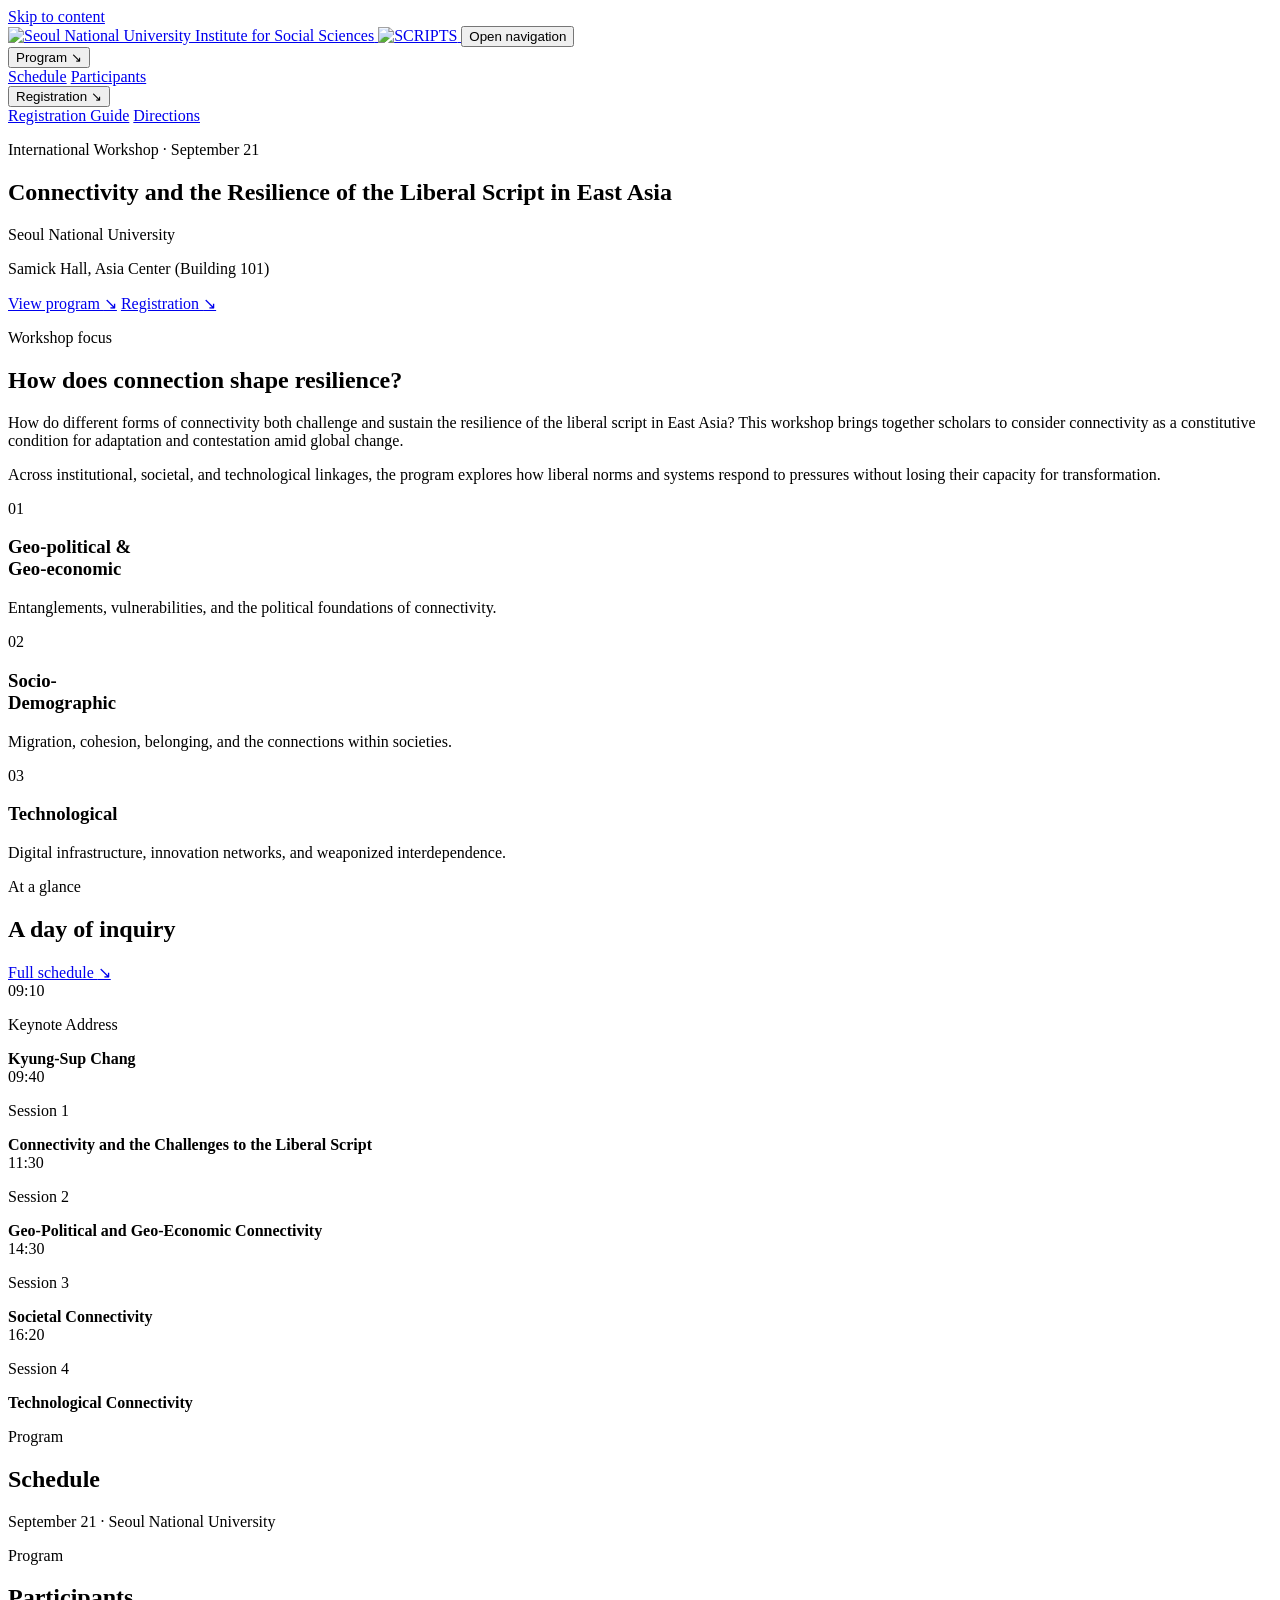
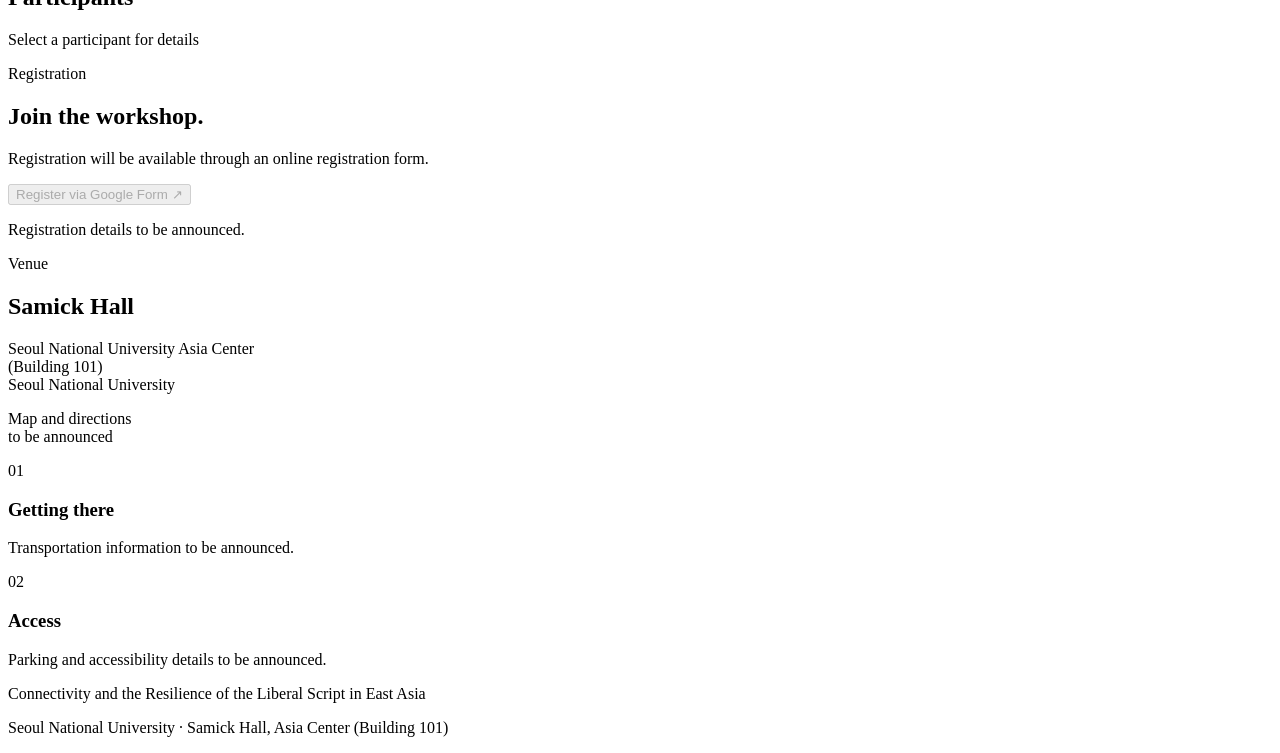
==== index.html @ 13609523 "Publish workshop website" ====
<!doctype html>
<html lang="en">
  <head>
    <meta charset="UTF-8" />
    <meta name="viewport" content="width=device-width, initial-scale=1.0" />
    <meta name="description" content="Connectivity and the Resilience of the Liberal Script in East Asia — workshop at Seoul National University." />
    <meta name="theme-color" content="#b7d333" />
    <title>Connectivity and the Resilience of the Liberal Script in East Asia</title>
    <link rel="stylesheet" href="styles.css" />
  </head>
  <body>
    <a class="skip-link" href="#main">Skip to content</a>
    <header class="site-header" data-header>
      <div class="header-inner">
        <a class="brand" href="#top" aria-label="Connectivity and the Resilience of the Liberal Script in East Asia — home">
          <span class="brand-logos">
            <img src="Materials/SNU%20ISS%20Logo.png" alt="Seoul National University Institute for Social Sciences" />
            <span aria-hidden="true"></span>
            <img src="Materials/SCRIPTS%20Logo.jpg" alt="SCRIPTS" />
          </span>
        </a>
        <button class="menu-toggle" type="button" aria-expanded="false" aria-controls="site-navigation">
          <span class="sr-only">Open navigation</span><span></span><span></span>
        </button>
        <nav class="site-nav" id="site-navigation" aria-label="Primary navigation">
          <div class="nav-group">
            <button class="nav-trigger" type="button" aria-expanded="false">Program <span aria-hidden="true">↘</span></button>
            <div class="nav-menu">
              <a href="#schedule">Schedule</a>
              <a href="#participants">Participants</a>
            </div>
          </div>
          <div class="nav-group">
            <button class="nav-trigger" type="button" aria-expanded="false">Registration <span aria-hidden="true">↘</span></button>
            <div class="nav-menu">
              <a href="#registration">Registration Guide</a>
              <a href="#directions">Directions</a>
            </div>
          </div>
        </nav>
      </div>
    </header>

    <main id="main">
      <section class="hero section-pad" id="top" aria-labelledby="hero-title">
        <div class="wrap hero-layout">
          <div class="hero-copy">
            <p class="eyebrow">International Workshop · September 21</p>
            <h1 id="hero-title">Connectivity and the Resilience of the Liberal Script in East Asia</h1>
            <div class="hero-meta">
              <p>Seoul National University</p>
              <p>Samick Hall, Asia Center (Building 101)</p>
            </div>
            <div class="hero-actions">
              <a class="button button-dark" href="#schedule">View program <span aria-hidden="true">↘</span></a>
              <a class="button button-outline" href="#registration">Registration <span aria-hidden="true">↘</span></a>
            </div>
          </div>
          <div class="bar-composition" aria-hidden="true">
            <i class="lime"></i><i class="green"></i><i class="teal"></i><i class="blue"></i><i class="navy"></i><i class="purple"></i><i class="magenta"></i>
          </div>
        </div>
      </section>

      <section class="intro section-pad" aria-labelledby="about-title">
        <div class="wrap intro-grid">
          <div><p class="eyebrow">Workshop focus</p><h2 id="about-title">How does connection shape resilience?</h2></div>
          <div class="intro-body">
            <p>How do different forms of connectivity both challenge and sustain the resilience of the liberal script in East Asia? This workshop brings together scholars to consider connectivity as a constitutive condition for adaptation and contestation amid global change.</p>
            <p>Across institutional, societal, and technological linkages, the program explores how liberal norms and systems respond to pressures without losing their capacity for transformation.</p>
          </div>
        </div>
        <div class="wrap dimensions" aria-label="Three workshop dimensions">
          <article><span>01</span><h3>Geo-political &amp;<br />Geo-economic</h3><p>Entanglements, vulnerabilities, and the political foundations of connectivity.</p></article>
          <article><span>02</span><h3>Socio-<br />Demographic</h3><p>Migration, cohesion, belonging, and the connections within societies.</p></article>
          <article><span>03</span><h3>Technological</h3><p>Digital infrastructure, innovation networks, and weaponized interdependence.</p></article>
        </div>
      </section>

      <section class="program-preview section-pad section-black" aria-labelledby="preview-title">
        <div class="wrap"><p class="eyebrow">At a glance</p><div class="section-heading"><h2 id="preview-title">A day of inquiry</h2><a class="text-link" href="#schedule">Full schedule <span aria-hidden="true">↘</span></a></div>
          <div class="preview-list">
            <div><time>09:10</time><p>Keynote Address</p><strong>Kyung-Sup Chang</strong></div>
            <div><time>09:40</time><p>Session 1</p><strong>Connectivity and the Challenges to the Liberal Script</strong></div>
            <div><time>11:30</time><p>Session 2</p><strong>Geo-Political and Geo-Economic Connectivity</strong></div>
            <div><time>14:30</time><p>Session 3</p><strong>Societal Connectivity</strong></div>
            <div><time>16:20</time><p>Session 4</p><strong>Technological Connectivity</strong></div>
          </div>
        </div>
      </section>

      <section class="schedule section-pad" id="schedule" aria-labelledby="schedule-title">
        <div class="wrap"><p class="eyebrow">Program</p><div class="section-heading"><h2 id="schedule-title">Schedule</h2><p class="date-note">September 21 · Seoul National University</p></div>
          <div class="schedule-list" id="schedule-list"></div>
        </div>
      </section>

      <section class="participants section-pad" id="participants" aria-labelledby="participants-title">
        <div class="wrap"><p class="eyebrow">Program</p><div class="section-heading"><h2 id="participants-title">Participants</h2><p class="date-note">Select a participant for details</p></div>
          <div id="participant-groups"></div>
        </div>
      </section>

      <section class="registration section-pad section-lime" id="registration" aria-labelledby="registration-title">
        <div class="wrap registration-layout"><div><p class="eyebrow">Registration</p><h2 id="registration-title">Join the workshop.</h2></div><div><p>Registration will be available through an online registration form.</p><button class="button button-dark disabled" type="button" disabled aria-describedby="registration-note">Register via Google Form <span aria-hidden="true">↗</span></button><p class="pending" id="registration-note">Registration details to be announced.</p></div></div>
      </section>

      <section class="directions section-pad" id="directions" aria-labelledby="directions-title">
        <div class="wrap directions-grid"><div><p class="eyebrow">Venue</p><h2 id="directions-title">Samick Hall</h2><p class="venue-line">Seoul National University Asia Center<br />(Building 101)<br />Seoul National University</p></div><div class="map-placeholder" role="img" aria-label="Map area reserved for final venue directions"><div class="map-grid" aria-hidden="true"></div><p>Map and directions<br />to be announced</p></div><div class="direction-notes"><div><span>01</span><h3>Getting there</h3><p>Transportation information to be announced.</p></div><div><span>02</span><h3>Access</h3><p>Parking and accessibility details to be announced.</p></div></div></div>
      </section>
    </main>

    <footer class="site-footer"><div class="wrap footer-inner"><p>Connectivity and the Resilience of the Liberal Script in East Asia</p><p>Seoul National University · Samick Hall, Asia Center (Building 101)</p></div></footer>

    <dialog class="participant-dialog" id="participant-dialog" aria-labelledby="dialog-name">
      <button class="dialog-close" type="button" aria-label="Close participant details">×</button>
      <div class="dialog-inner"><div class="portrait-placeholder large" aria-hidden="true"></div><div><p class="eyebrow" id="dialog-role"></p><h2 id="dialog-name"></h2><p class="dialog-affiliation" id="dialog-affiliation"></p><div class="dialog-presentation" id="dialog-presentation"></div><div class="dialog-bio"><h3>Biography</h3><p>Biography to be announced.</p></div></div></div>
    </dialog>
    <script src="script.js"></script>
  </body>
</html>
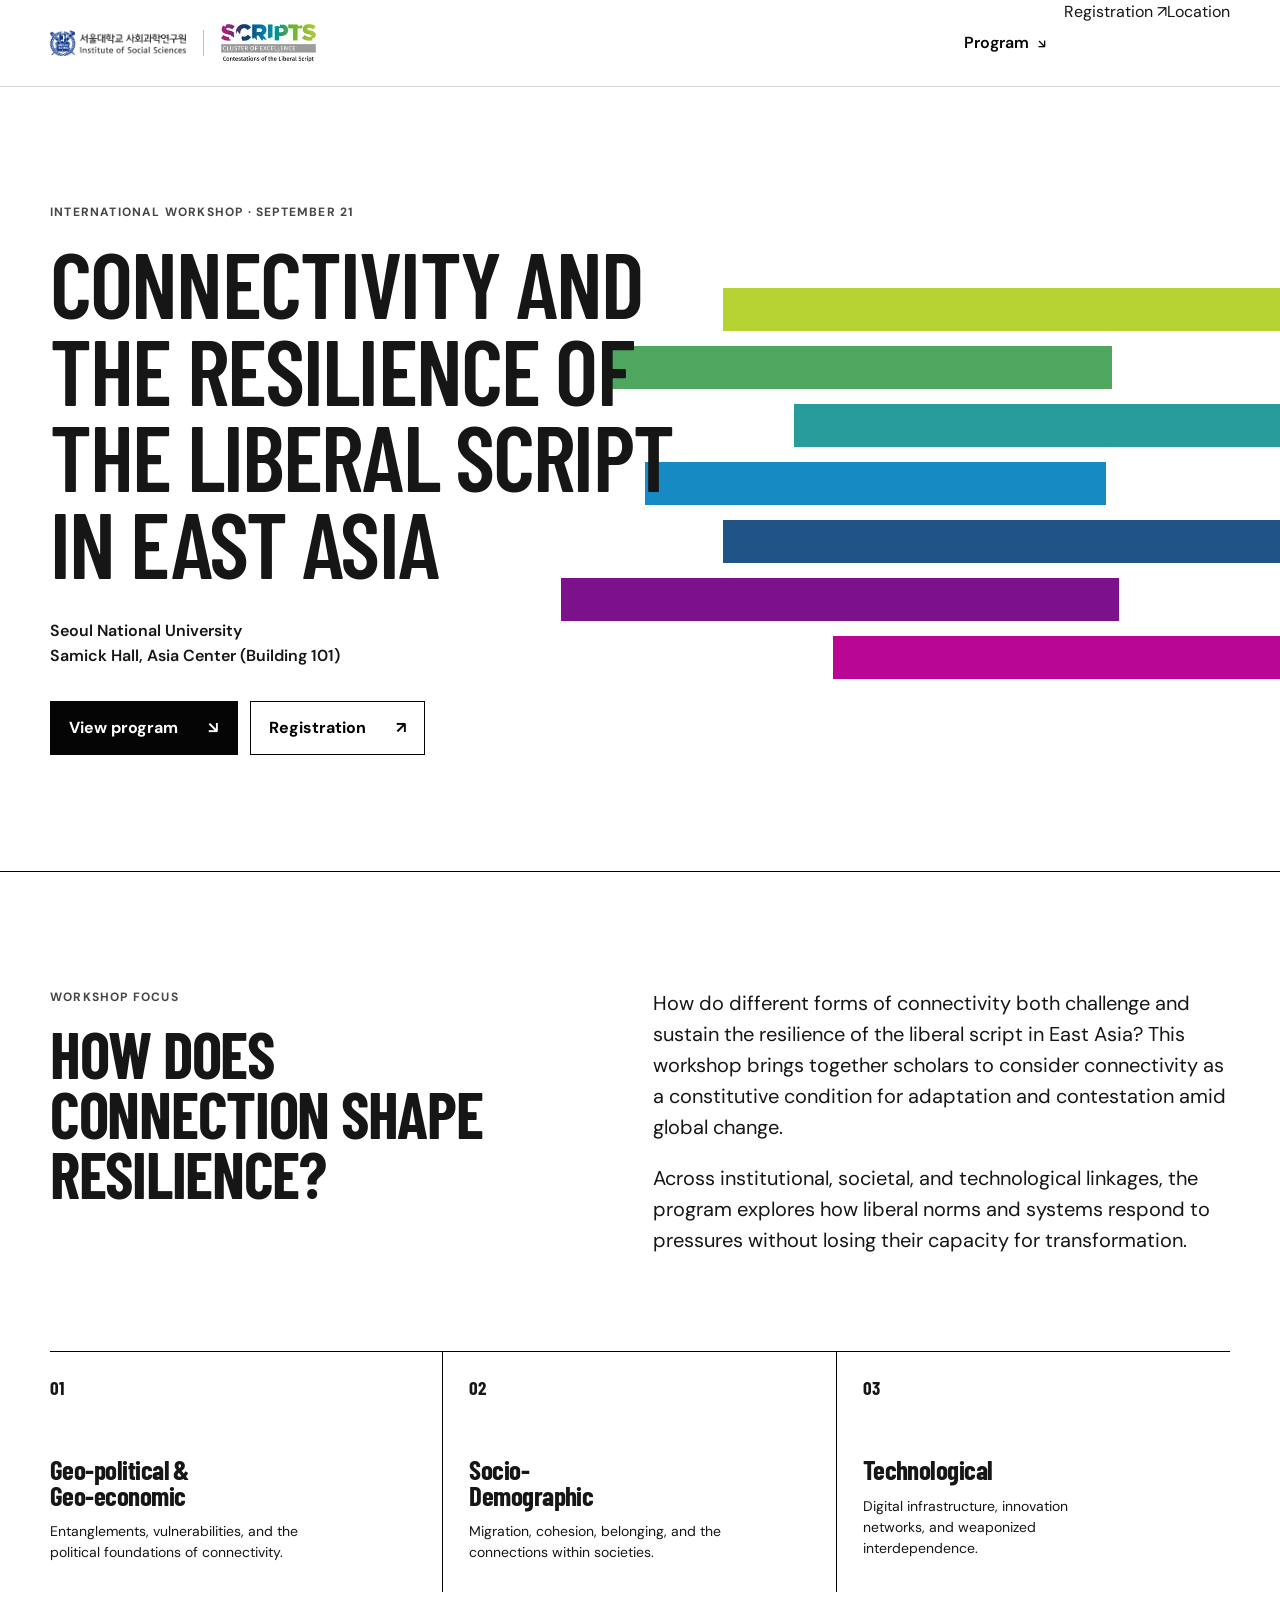
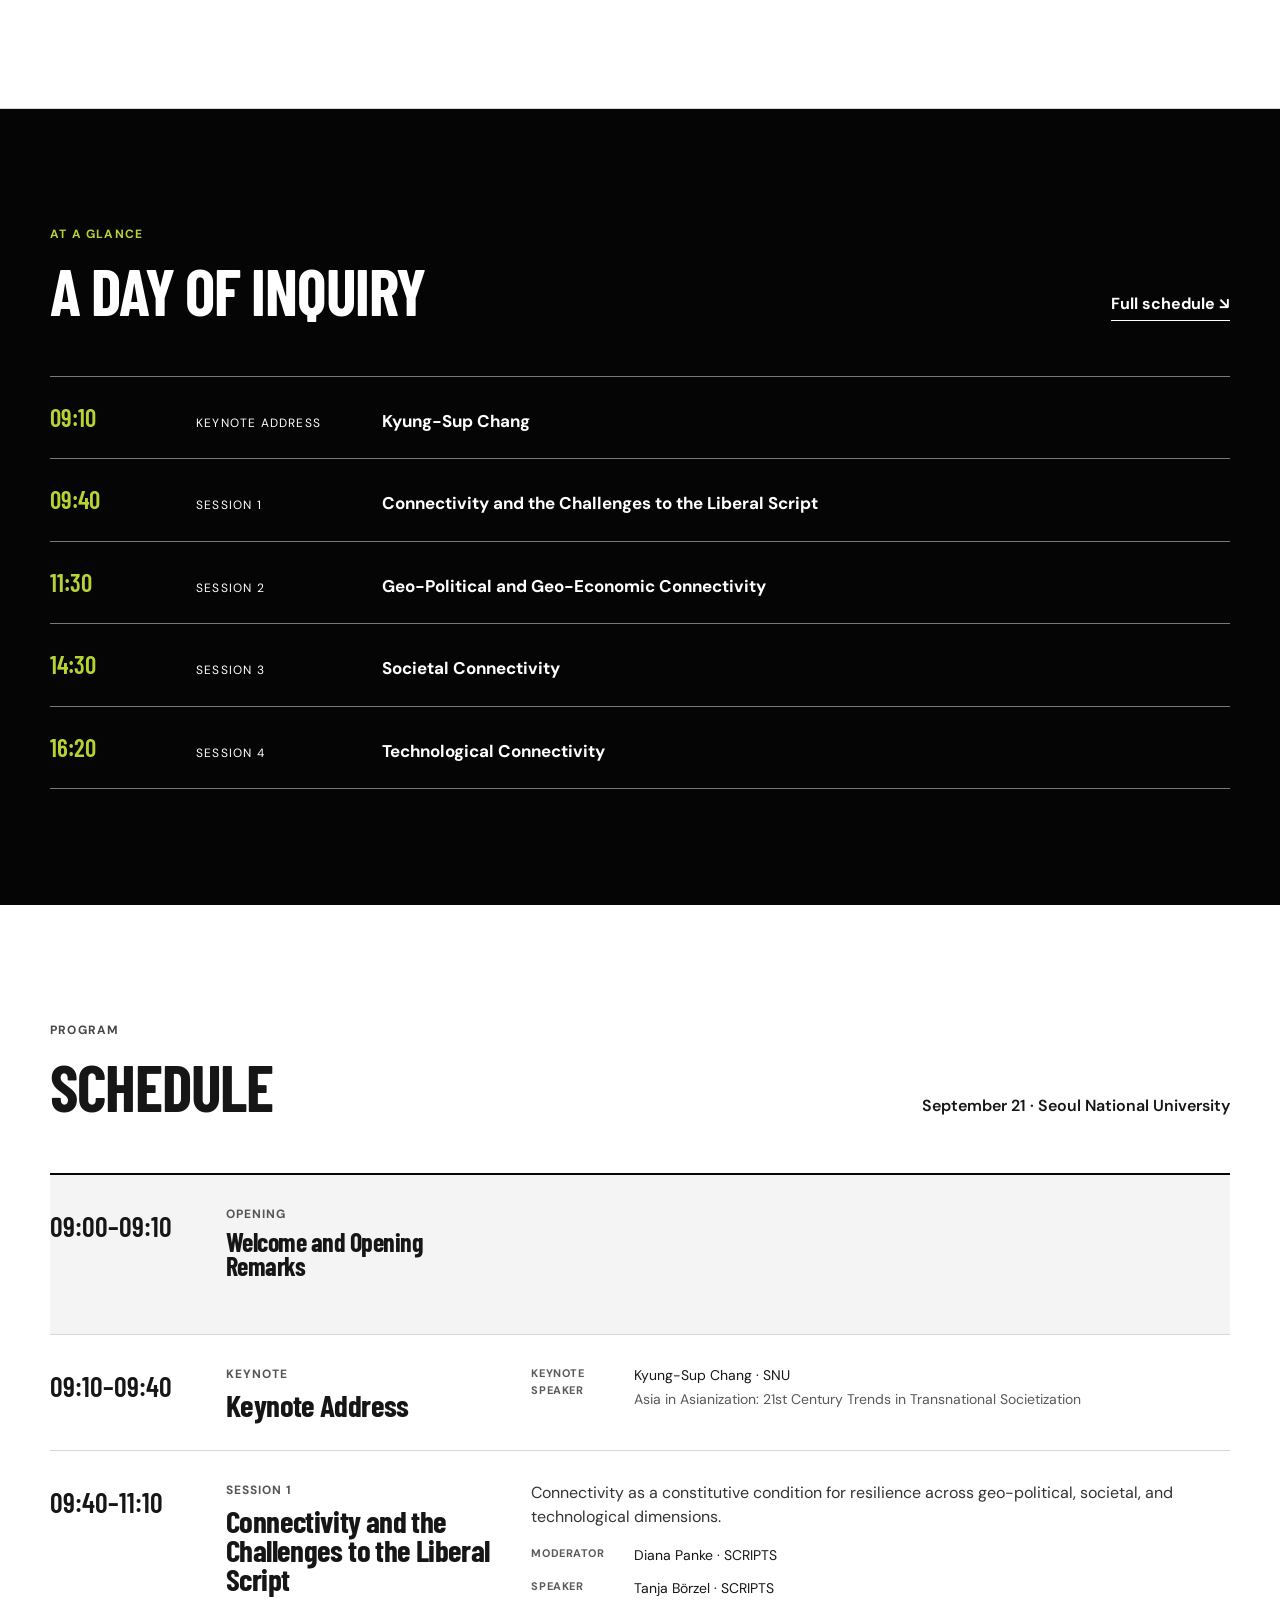
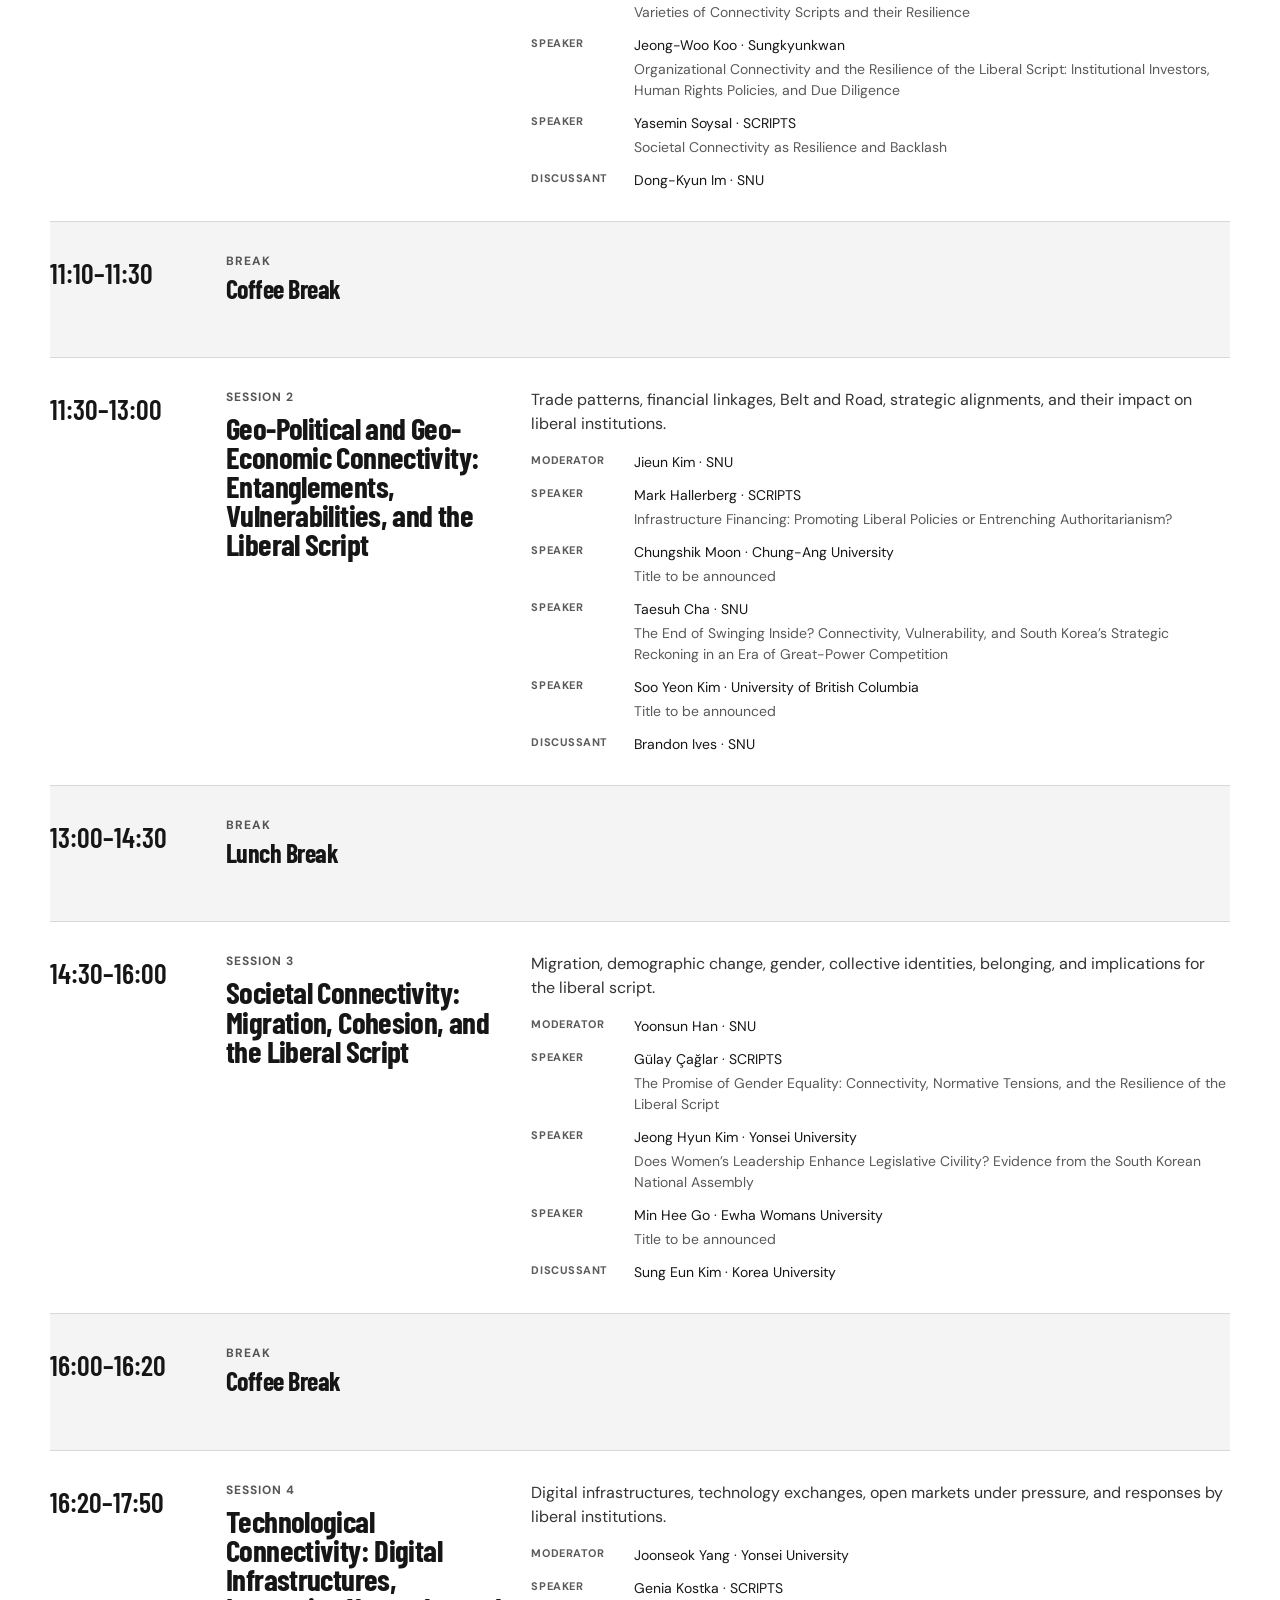
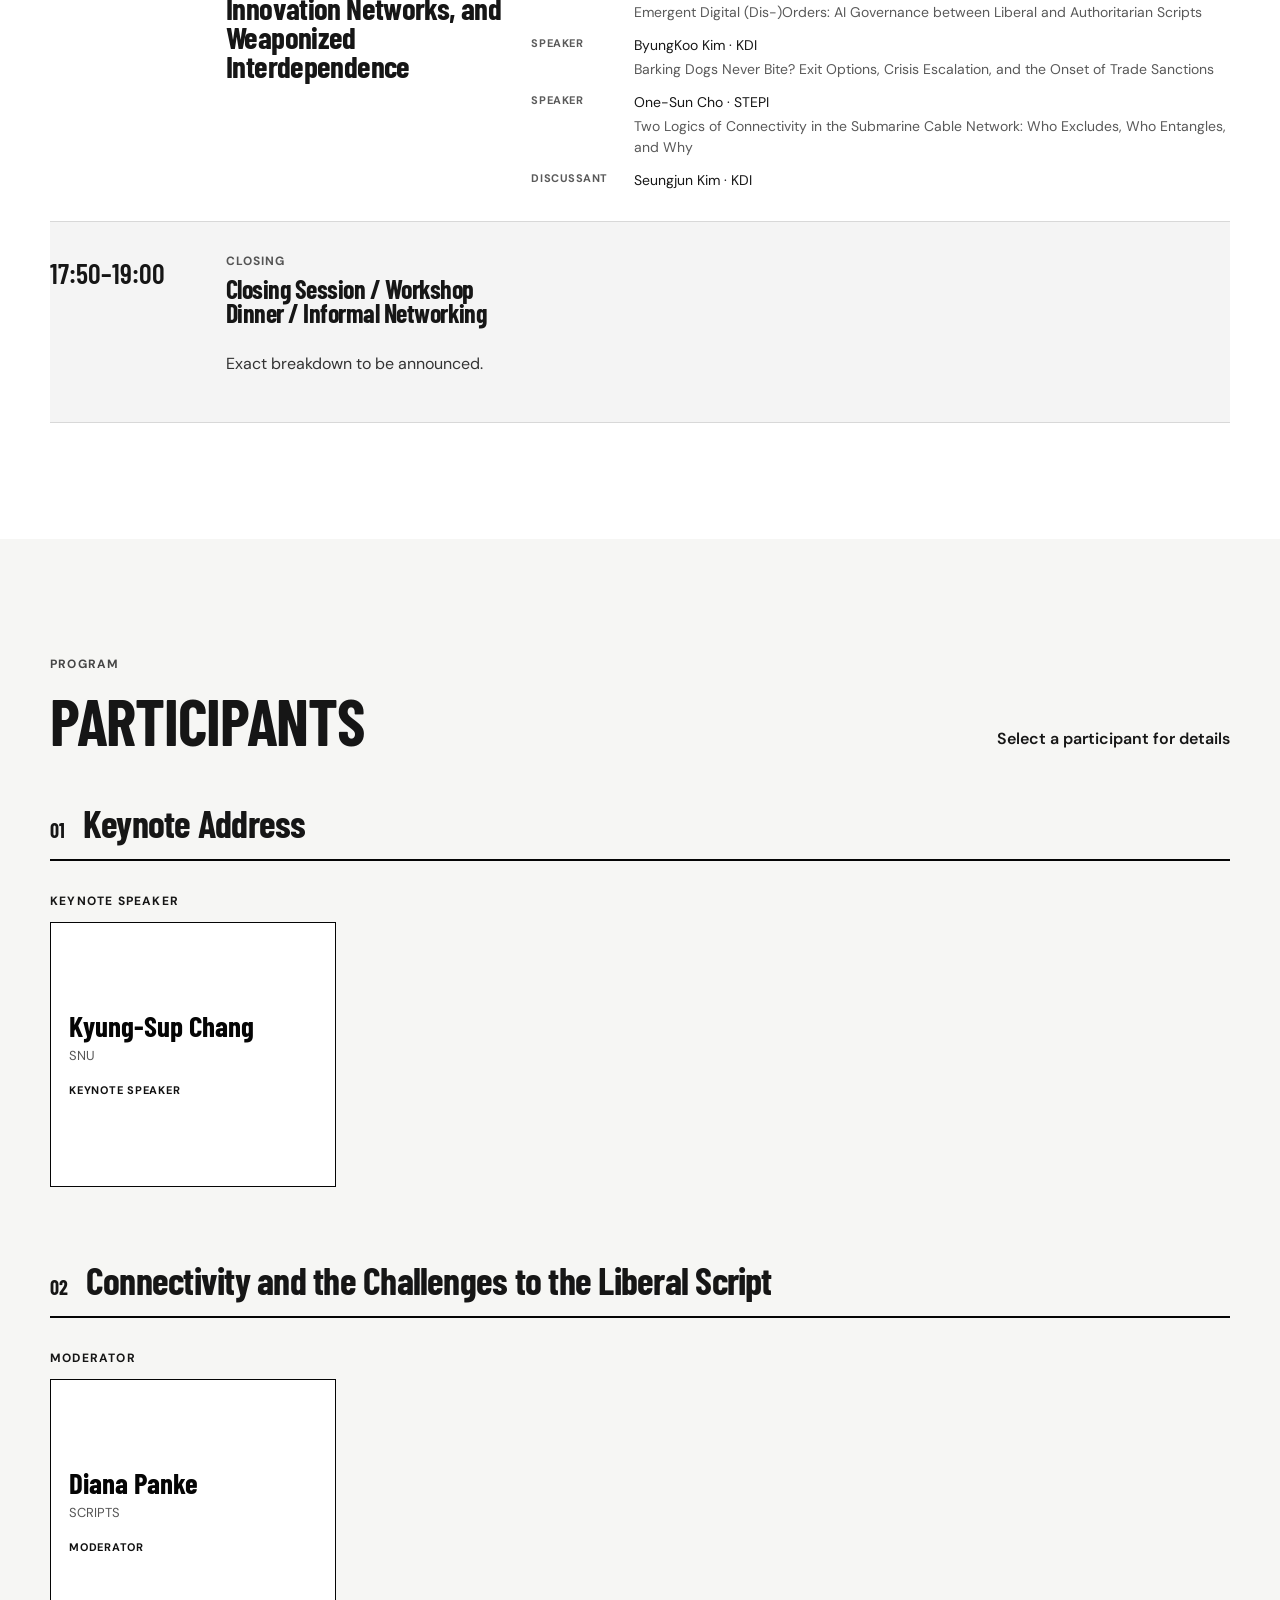
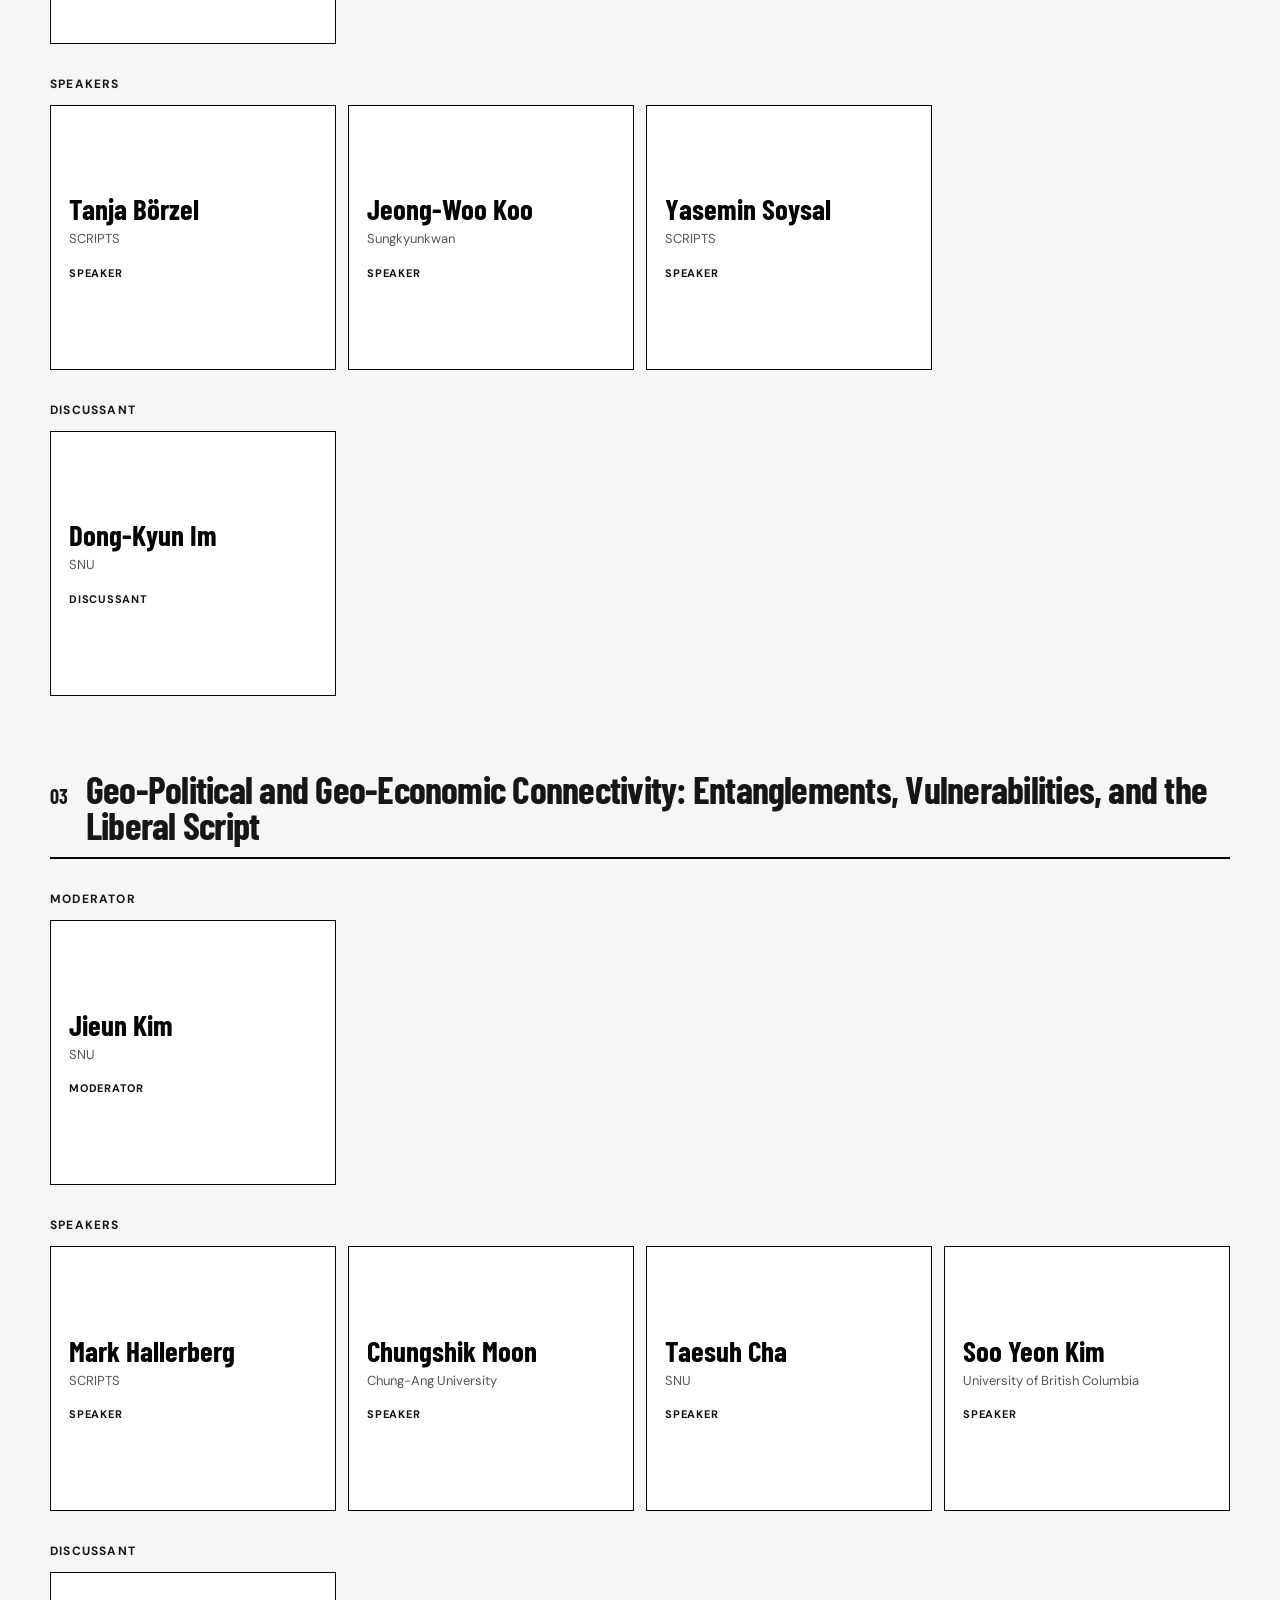
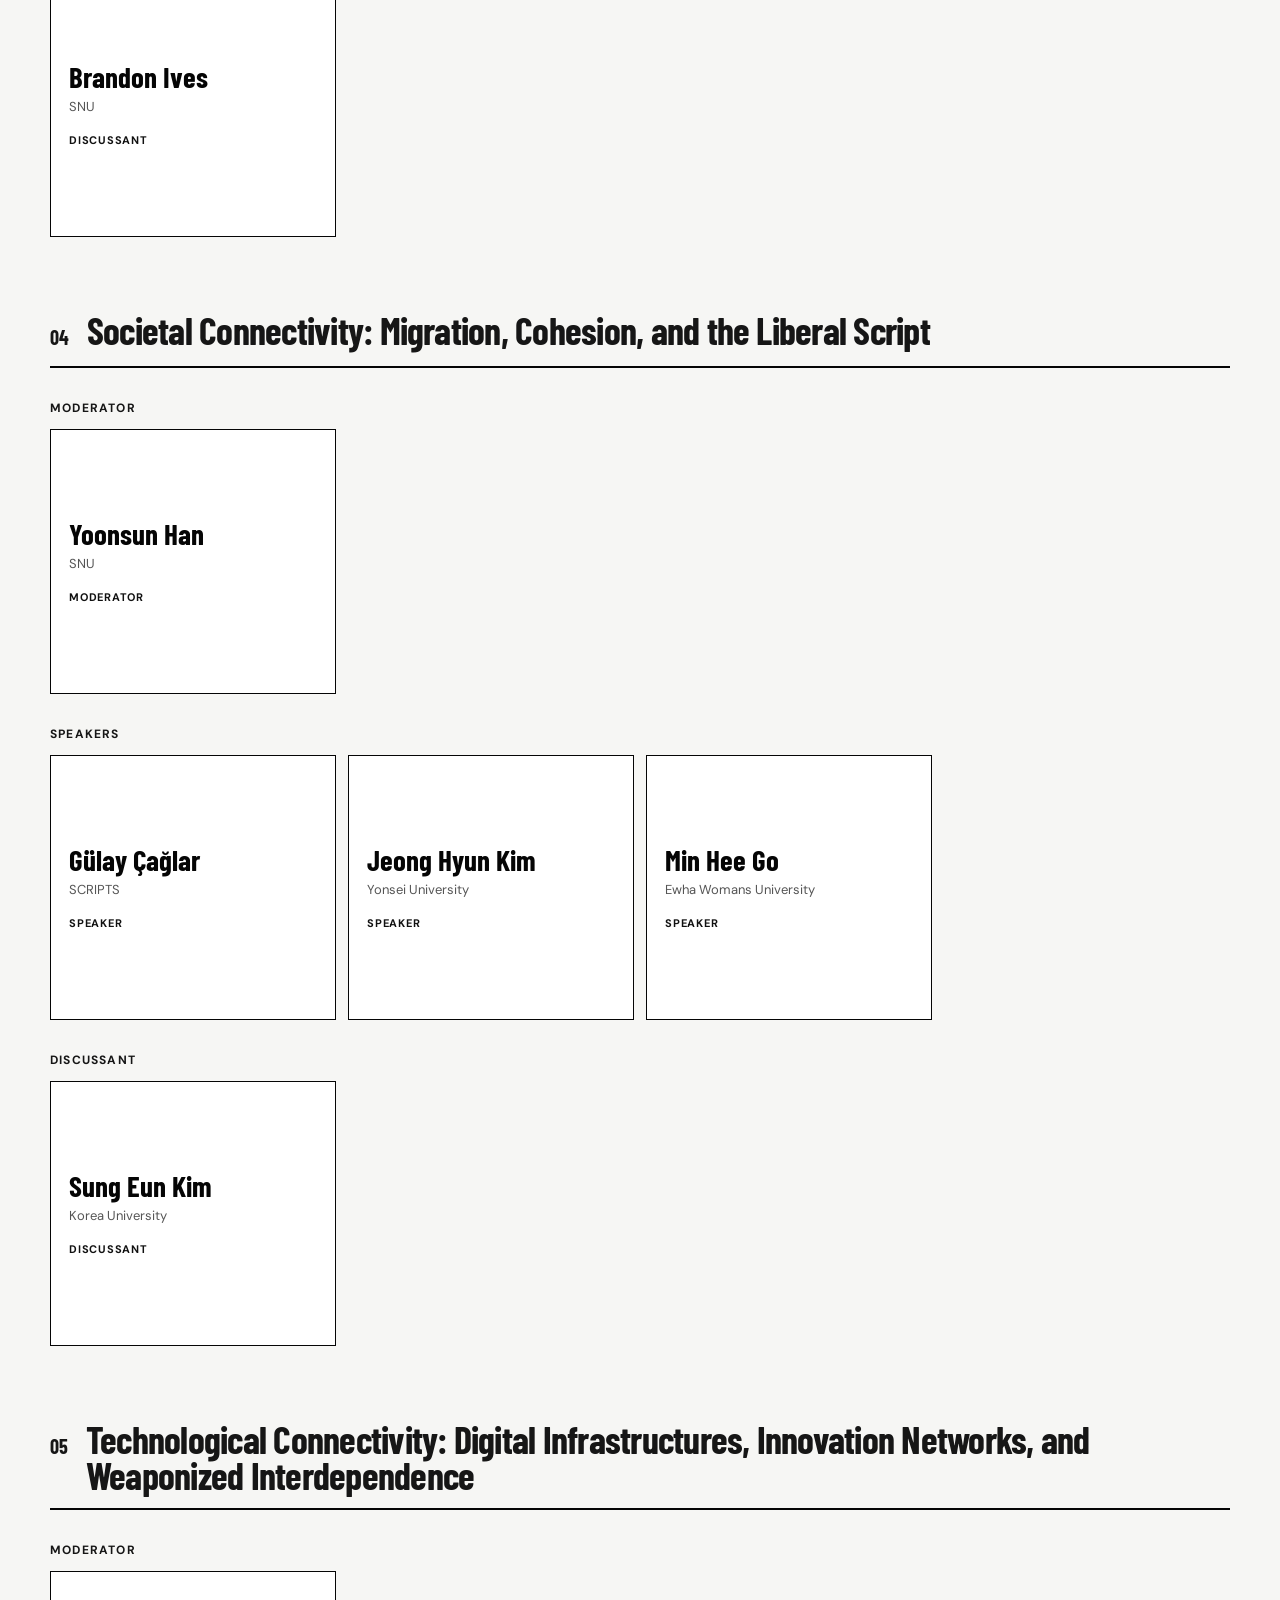
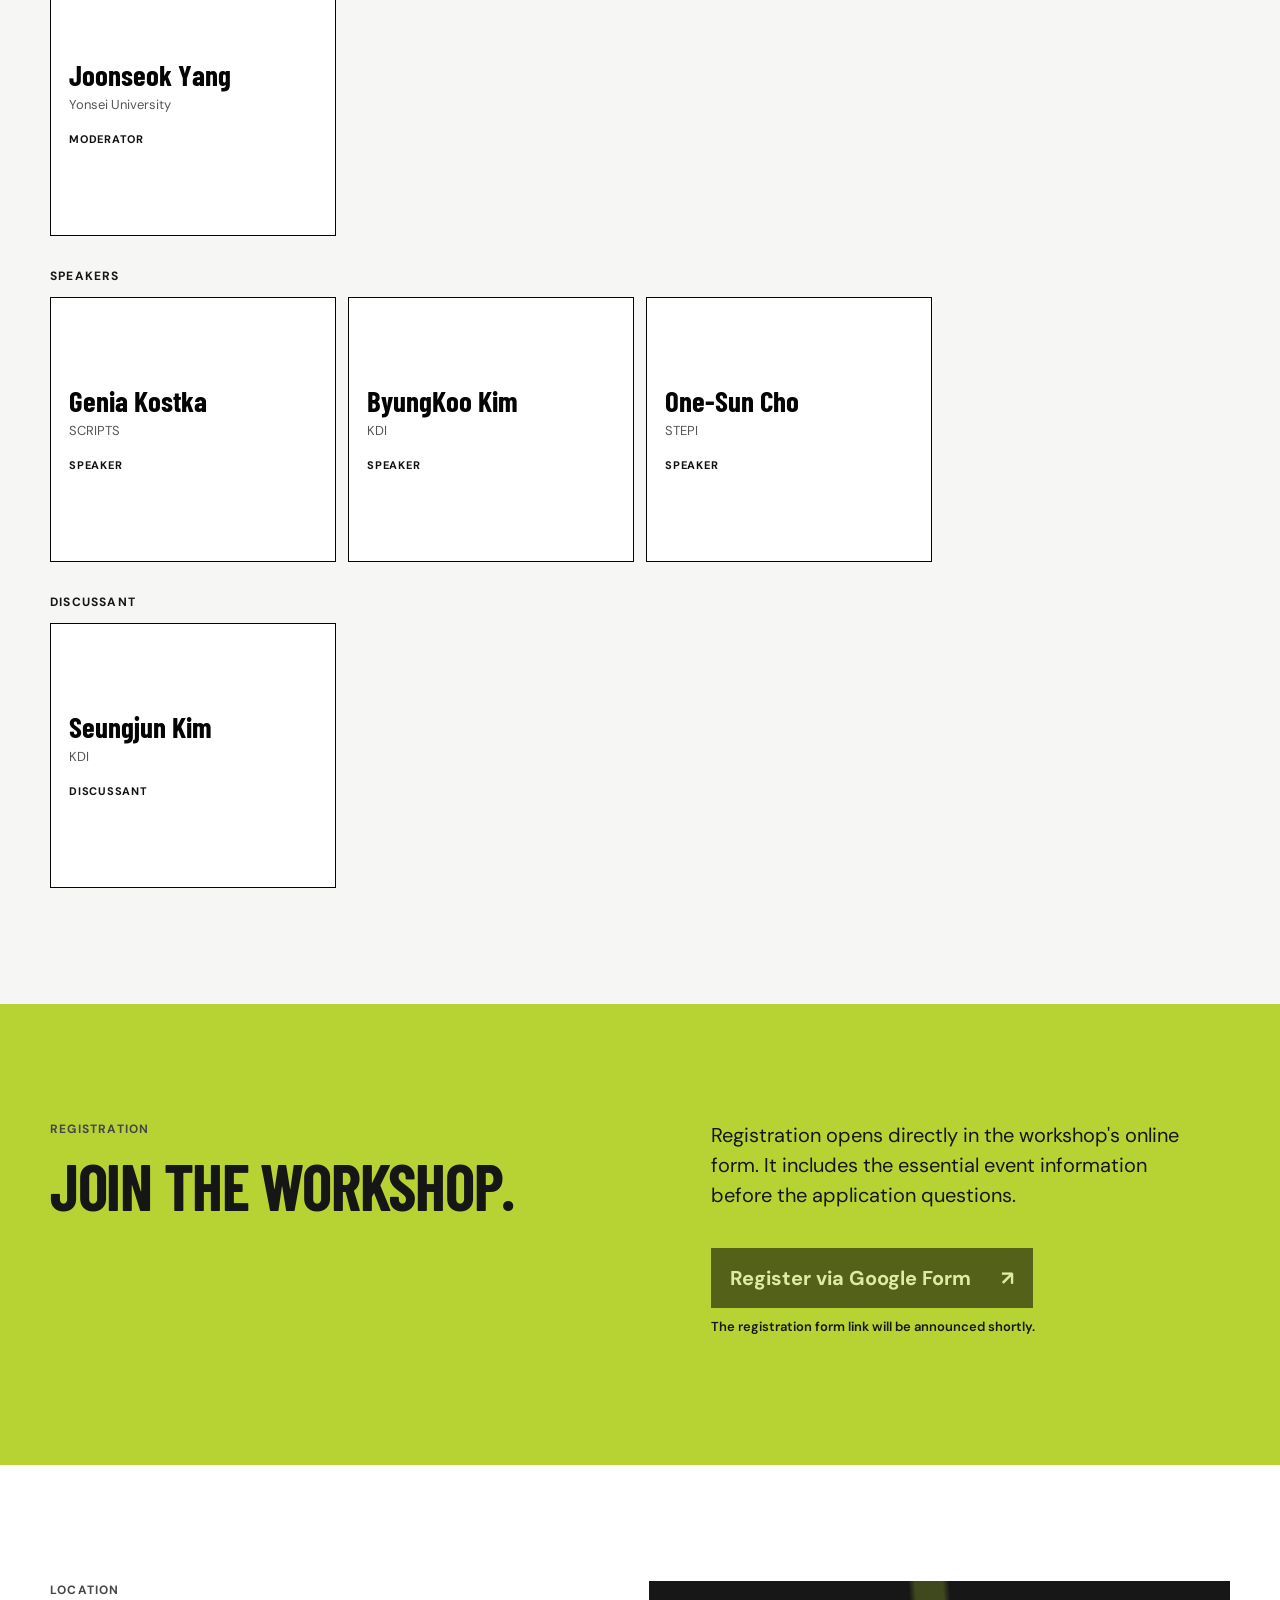
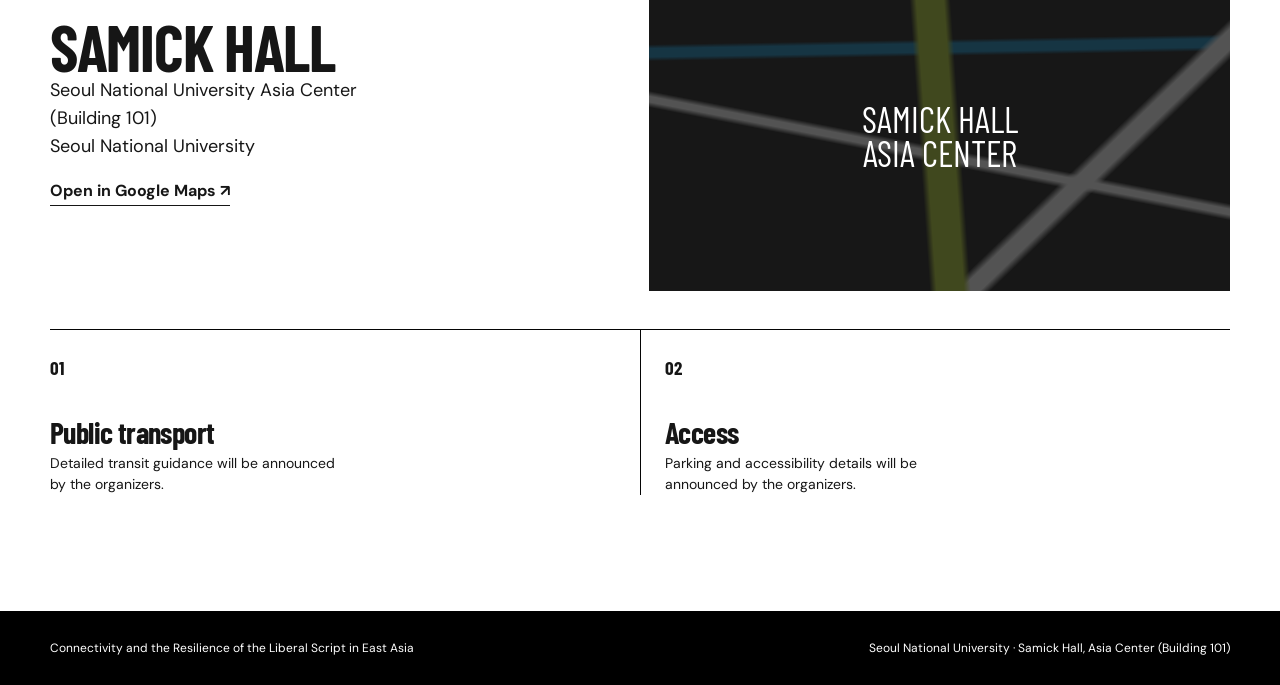
==== commit 8aab3960: "Update index.html for navigation, location, and participant experience" ====
--- a/index.html
+++ b/index.html
@@ -30,13 +30,8 @@
               <a href="#participants">Participants</a>
             </div>
           </div>
-          <div class="nav-group">
-            <button class="nav-trigger" type="button" aria-expanded="false">Registration <span aria-hidden="true">↘</span></button>
-            <div class="nav-menu">
-              <a href="#registration">Registration Guide</a>
-              <a href="#directions">Directions</a>
-            </div>
-          </div>
+          <a class="nav-direct registration-link" data-registration-link href="#registration">Registration <span aria-hidden="true">↗</span></a>
+          <a class="nav-direct" href="#location">Location</a>
         </nav>
       </div>
     </header>
@@ -53,7 +48,7 @@
             </div>
             <div class="hero-actions">
               <a class="button button-dark" href="#schedule">View program <span aria-hidden="true">↘</span></a>
-              <a class="button button-outline" href="#registration">Registration <span aria-hidden="true">↘</span></a>
+              <a class="button button-outline registration-link" data-registration-link href="#registration">Registration <span aria-hidden="true">↗</span></a>
             </div>
           </div>
           <div class="bar-composition" aria-hidden="true">
@@ -102,11 +97,11 @@
       </section>
 
       <section class="registration section-pad section-lime" id="registration" aria-labelledby="registration-title">
-        <div class="wrap registration-layout"><div><p class="eyebrow">Registration</p><h2 id="registration-title">Join the workshop.</h2></div><div><p>Registration will be available through an online registration form.</p><button class="button button-dark disabled" type="button" disabled aria-describedby="registration-note">Register via Google Form <span aria-hidden="true">↗</span></button><p class="pending" id="registration-note">Registration details to be announced.</p></div></div>
+        <div class="wrap registration-layout"><div><p class="eyebrow">Registration</p><h2 id="registration-title">Join the workshop.</h2></div><div><p>Registration opens directly in the workshop's online form. It includes the essential event information before the application questions.</p><a class="button button-dark disabled registration-link" data-registration-link href="#registration" aria-describedby="registration-note">Register via Google Form <span aria-hidden="true">↗</span></a><p class="pending" id="registration-note">The registration form link will be announced shortly.</p></div></div>
       </section>
 
-      <section class="directions section-pad" id="directions" aria-labelledby="directions-title">
-        <div class="wrap directions-grid"><div><p class="eyebrow">Venue</p><h2 id="directions-title">Samick Hall</h2><p class="venue-line">Seoul National University Asia Center<br />(Building 101)<br />Seoul National University</p></div><div class="map-placeholder" role="img" aria-label="Map area reserved for final venue directions"><div class="map-grid" aria-hidden="true"></div><p>Map and directions<br />to be announced</p></div><div class="direction-notes"><div><span>01</span><h3>Getting there</h3><p>Transportation information to be announced.</p></div><div><span>02</span><h3>Access</h3><p>Parking and accessibility details to be announced.</p></div></div></div>
+      <section class="directions section-pad" id="location" aria-labelledby="location-title">
+        <div class="wrap directions-grid"><div><p class="eyebrow">Location</p><h2 id="location-title">Samick Hall</h2><p class="venue-line">Seoul National University Asia Center<br />(Building 101)<br />Seoul National University</p><a class="text-link map-link" href="https://www.google.com/maps/search/?api=1&amp;query=Samick%20Hall%2C%20Asia%20Center%2C%20Seoul%20National%20University" target="_blank" rel="noopener noreferrer">Open in Google Maps <span aria-hidden="true">↗</span></a></div><div class="map-placeholder" role="img" aria-label="Map link for Samick Hall at Seoul National University Asia Center"><div class="map-grid" aria-hidden="true"></div><p>Samick Hall<br />Asia Center</p></div><div class="direction-notes"><div><span>01</span><h3>Public transport</h3><p>Detailed transit guidance will be announced by the organizers.</p></div><div><span>02</span><h3>Access</h3><p>Parking and accessibility details will be announced by the organizers.</p></div></div></div>
       </section>
     </main>
 
@@ -114,7 +109,7 @@
 
     <dialog class="participant-dialog" id="participant-dialog" aria-labelledby="dialog-name">
       <button class="dialog-close" type="button" aria-label="Close participant details">×</button>
-      <div class="dialog-inner"><div class="portrait-placeholder large" aria-hidden="true"></div><div><p class="eyebrow" id="dialog-role"></p><h2 id="dialog-name"></h2><p class="dialog-affiliation" id="dialog-affiliation"></p><div class="dialog-presentation" id="dialog-presentation"></div><div class="dialog-bio"><h3>Biography</h3><p>Biography to be announced.</p></div></div></div>
+      <div class="dialog-inner"><div class="dialog-portrait" id="dialog-photo" aria-hidden="true"></div><div class="dialog-copy"><p class="eyebrow" id="dialog-role"></p><h2 id="dialog-name"></h2><p class="dialog-affiliation" id="dialog-affiliation"></p><div class="dialog-presentation" id="dialog-presentation"></div><div class="dialog-bio"><h3>Biography</h3><div class="dialog-bio-scroll" id="dialog-bio-text" tabindex="0"></div></div></div></div>
     </dialog>
     <script src="script.js"></script>
   </body>
--- a/styles.css
+++ b/styles.css
@@ -0,0 +1,16 @@
+@import url('https://fonts.googleapis.com/css2?family=Barlow+Condensed:wght@500;600;700&family=DM+Sans:wght@400;500;600;700&display=swap');
+
+:root { --black:#050505; --white:#fff; --ink:#161616; --muted:#686868; --line:#d8d8d8; --lime:#b7d333; --green:#4ea65f; --teal:#269c9b; --blue:#168ac2; --navy:#205487; --purple:#7d108b; --magenta:#ba0793; --wrap:min(1180px, calc(100vw - 48px)); }
+* { box-sizing:border-box; } html { scroll-behavior:smooth; } body { margin:0; color:var(--ink); background:var(--white); font-family:"DM Sans",Arial,sans-serif; font-size:16px; line-height:1.5; } button,a { font:inherit; } a { color:inherit; text-decoration:none; } button { cursor:pointer; } .wrap { width:var(--wrap); margin:auto; } .section-pad { padding:116px 0; } .skip-link { position:fixed; z-index:100; transform:translateY(-150%); top:0; left:16px; background:#fff; padding:12px 16px; border:2px solid #000; } .skip-link:focus { transform:translateY(0); }
+.site-header { position:sticky; top:0; z-index:20; background:rgba(255,255,255,.94); backdrop-filter:blur(14px); border-bottom:1px solid var(--line); } .header-inner { width:var(--wrap); min-height:86px; margin:auto; display:flex; align-items:center; justify-content:space-between; gap:32px; } .brand-logos { display:flex; align-items:center; gap:17px; } .brand img:first-child { width:136px; height:auto; } .brand img:last-child { width:95px; height:auto; } .brand-logos span { width:1px; height:26px; background:#bfbfbf; }
+.site-nav { display:flex; align-self:stretch; } .nav-group { position:relative; display:flex; align-items:center; } .nav-trigger { border:0; background:transparent; padding:15px 18px; color:var(--black); font-weight:600; } .nav-trigger span { margin-left:5px; font-size:12px; } .nav-menu { visibility:hidden; opacity:0; transform:translateY(-6px); transition:.15s; position:absolute; right:0; top:67px; min-width:182px; padding:9px; background:#fff; border:1px solid var(--black); box-shadow:5px 5px 0 var(--black); } .nav-menu a { display:block; padding:10px 11px; font-size:14px; } .nav-menu a:hover,.nav-menu a:focus { background:var(--lime); outline:0; } .nav-group:hover .nav-menu,.nav-group:focus-within .nav-menu,.nav-group.open .nav-menu { visibility:visible; opacity:1; transform:none; } .menu-toggle { display:none; width:46px; height:42px; padding:0; background:#fff; border:1px solid var(--black); } .menu-toggle span:not(.sr-only) { display:block; width:18px; height:1px; background:#000; margin:5px auto; } .sr-only { position:absolute; overflow:hidden; width:1px; height:1px; clip:rect(0,0,0,0); white-space:nowrap; }
+.hero { overflow:hidden; min-height:680px; display:grid; align-items:center; border-bottom:1px solid var(--black); } .hero-layout { position:relative; display:grid; grid-template-columns:1fr 42%; align-items:center; min-height:548px; } .hero-copy { position:relative; z-index:1; max-width:750px; } .eyebrow { margin:0 0 18px; color:#464646; text-transform:uppercase; letter-spacing:.1em; font-size:12px; font-weight:700; } h1,h2,h3,p { margin-top:0; } h1,h2,h3 { font-family:"Barlow Condensed",Arial,sans-serif; letter-spacing:-.02em; line-height:.94; } h1 { max-width:800px; margin-bottom:32px; font-size:clamp(58px,7.2vw,112px); font-weight:600; text-transform:uppercase; } h2 { font-size:clamp(43px,5vw,70px); margin-bottom:0; text-transform:uppercase; } h3 { font-size:27px; margin:0; } .hero-meta { margin-bottom:32px; font-weight:600; line-height:1.6; }.hero-meta p { margin:0; }.hero-actions { display:flex; gap:12px; flex-wrap:wrap; }.button { display:inline-flex; align-items:center; justify-content:space-between; gap:30px; min-height:52px; padding:14px 18px; border:1px solid var(--black); font-weight:700; }.button-dark { color:#fff; background:var(--black); }.button-outline { color:#000; background:#fff; }.button:hover:not(.disabled),.button:focus-visible:not(.disabled) { box-shadow:4px 4px 0 var(--lime); transform:translate(-2px,-2px); }.button:focus-visible,a:focus-visible,button:focus-visible { outline:3px solid var(--blue); outline-offset:3px; }.bar-composition { position:absolute; top:32px; right:-5vw; width:55%; height:90%; display:flex; flex-direction:column; justify-content:center; gap:15px; pointer-events:none; }.bar-composition i { display:block; height:43px; margin-left:var(--offset, 0); }.bar-composition i:nth-child(1){--offset:12%;width:95%}.bar-composition i:nth-child(2){--offset:-6%;width:78%}.bar-composition i:nth-child(3){--offset:23%;width:87%}.bar-composition i:nth-child(4){--offset:0%;width:71%}.bar-composition i:nth-child(5){--offset:12%;width:100%}.bar-composition i:nth-child(6){--offset:-13%;width:86%}.bar-composition i:nth-child(7){--offset:29%;width:72%}.lime{background:var(--lime)}.green{background:var(--green)}.teal{background:var(--teal)}.blue{background:var(--blue)}.navy{background:var(--navy)}.purple{background:var(--purple)}.magenta{background:var(--magenta)}
+.intro { border-bottom:1px solid var(--line); }.intro-grid { display:grid; grid-template-columns:1fr 1.25fr; gap:12%; }.intro-body { max-width:650px; font-size:20px; line-height:1.55; }.intro-body p:last-child { margin-bottom:0; }.dimensions { display:grid; grid-template-columns:repeat(3,1fr); margin-top:95px; border-top:1px solid var(--black); }.dimensions article { min-height:240px; padding:22px 26px 20px 0; border-right:1px solid var(--black); }.dimensions article+article { padding-left:26px; }.dimensions article:last-child { border:0; }.dimensions span,.direction-notes span { display:block; margin-bottom:55px; font-family:"Barlow Condensed"; font-size:19px; font-weight:700; }.dimensions p { max-width:270px; margin:13px 0 0; font-size:14px; }
+.section-black { color:#fff; background:var(--black); }.section-black .eyebrow { color:var(--lime); }.section-heading { display:flex; justify-content:space-between; align-items:flex-end; gap:32px; margin-bottom:55px; }.text-link { border-bottom:1px solid currentColor; font-weight:700; padding-bottom:4px; }.preview-list { border-top:1px solid #787878; }.preview-list>div { display:grid; grid-template-columns:130px 170px 1fr; gap:16px; align-items:baseline; padding:22px 0; border-bottom:1px solid #787878; }.preview-list time { color:var(--lime); font-family:"Barlow Condensed"; font-size:25px; font-weight:600; }.preview-list p { margin:0; text-transform:uppercase; font-size:12px; letter-spacing:.1em; }.preview-list strong { font-size:17px; }
+.date-note { margin:0; font-weight:600; }.schedule-list { border-top:2px solid var(--black); }.schedule-item { display:grid; grid-template-columns:150px minmax(220px,.8fr) 2fr; gap:26px; padding:30px 0; border-bottom:1px solid var(--line); }.schedule-item time { font-family:"Barlow Condensed"; font-size:28px; font-weight:600; }.schedule-kind { display:block; margin-bottom:7px; color:#555; font-size:12px; font-weight:700; text-transform:uppercase; letter-spacing:.08em; }.schedule-item h3 { font-size:31px; }.schedule-detail p { margin-bottom:16px; color:#333; }.schedule-people { display:grid; gap:12px; }.person-line { display:grid; grid-template-columns:95px 1fr; gap:8px; font-size:14px; }.person-line b { text-transform:uppercase; color:#5a5a5a; font-size:11px; letter-spacing:.05em; }.person-line em { display:block; margin-top:3px; font-style:normal; color:#595959; }.break { background:#f4f4f4; }.break .schedule-detail { grid-column:2 / -1; }.break h3 { font-size:26px; }
+.participants { background:#f6f6f4; }.participant-session { margin-top:76px; }.participant-session:first-child { margin-top:0; }.participant-session-head { display:flex; gap:18px; align-items:baseline; padding-bottom:14px; margin-bottom:20px; border-bottom:2px solid var(--black); }.participant-session-head span { font-family:"Barlow Condensed"; font-size:20px; font-weight:700; }.participant-session-head h3 { font-size:38px; }.role-block { margin-top:31px; }.role-label { margin:0 0 12px; font-size:12px; font-weight:700; letter-spacing:.1em; text-transform:uppercase; }.participant-grid { display:grid; grid-template-columns:repeat(4,1fr); gap:12px; }.participant-card { min-height:265px; padding:18px; color:var(--black); text-align:left; background:#fff; border:1px solid var(--black); transition:transform .15s,box-shadow .15s; }.participant-card:hover,.participant-card:focus-visible { transform:translate(-3px,-3px); box-shadow:5px 5px 0 var(--blue); outline:0; }.portrait-placeholder { position:relative; width:52px; aspect-ratio:1; margin-bottom:45px; overflow:hidden; background:var(--lime); border-radius:50%; }.portrait-placeholder::before { content:""; position:absolute; left:50%; top:18%; width:27%; aspect-ratio:1; border-radius:50%; background:var(--black); transform:translateX(-50%); }.portrait-placeholder::after { content:""; position:absolute; left:50%; bottom:-13%; width:62%; height:55%; border-radius:50% 50% 0 0; background:var(--black); transform:translateX(-50%); }.participant-card h4 { margin:0; font-family:"Barlow Condensed"; font-size:29px; line-height:1; }.participant-card p { margin:7px 0 0; color:#555; font-size:13px; line-height:1.35; }.participant-card .card-role { margin-top:18px; color:#111; font-weight:700; font-size:11px; text-transform:uppercase; letter-spacing:.07em; }
+.section-lime { background:var(--lime); }.registration-layout { display:grid; grid-template-columns:1fr 1fr; gap:12%; }.registration-layout>div:last-child { max-width:470px; font-size:20px; }.registration-layout .button { margin:18px 0 9px; }.disabled { opacity:.55; cursor:not-allowed; }.pending { font-size:13px; font-weight:600; }.directions-grid { display:grid; grid-template-columns:1fr 1.15fr; gap:38px 8%; }.venue-line { font-size:18px; line-height:1.55; }.map-placeholder { position:relative; overflow:hidden; min-height:310px; color:#fff; display:grid; place-items:center; background:#171717; }.map-placeholder p { position:relative; z-index:1; margin:0; font-family:"Barlow Condensed"; font-size:36px; line-height:.95; text-align:center; text-transform:uppercase; }.map-grid { position:absolute; inset:-20px; opacity:.26; background:linear-gradient(90deg,transparent 47%,var(--lime) 48% 52%,transparent 53%),linear-gradient(15deg,transparent 45%,#fff 46% 47%,transparent 48%),linear-gradient(-40deg,transparent 30%,#fff 31% 33%,transparent 34%),linear-gradient(3deg,transparent 69%,var(--blue) 70% 72%,transparent 73%); transform:rotate(-4deg) scale(1.1); }.direction-notes { grid-column:1/-1; display:grid; grid-template-columns:repeat(2,1fr); gap:0; border-top:1px solid var(--black); }.direction-notes>div { padding:24px 24px 0 0; }.direction-notes>div+div { padding-left:24px; border-left:1px solid var(--black); }.direction-notes span { margin-bottom:35px; }.direction-notes h3 { font-size:30px; }.direction-notes p { max-width:300px; margin:7px 0 0; font-size:14px; }.site-footer { padding:28px 0; color:#fff; background:#000; }.footer-inner { display:flex; justify-content:space-between; gap:30px; font-size:12px; }.footer-inner p { margin:0; }
+.participant-dialog { width:min(850px, calc(100vw - 32px)); max-height:min(680px, calc(100vh - 32px)); padding:0; color:#fff; background:#090909; border:0; box-shadow:10px 10px 0 var(--magenta); }.participant-dialog::backdrop { background:rgba(0,0,0,.62); }.dialog-inner { display:grid; grid-template-columns:205px 1fr; gap:55px; padding:72px; }.portrait-placeholder.large { width:180px; margin:0; background:var(--magenta); }.dialog-close { position:absolute; top:16px; right:20px; color:#fff; border:0; background:transparent; font-size:39px; line-height:1; }.dialog-close:focus-visible { outline:2px solid var(--lime); }.participant-dialog .eyebrow { color:var(--lime); }.participant-dialog h2 { font-size:58px; }.dialog-affiliation { margin:12px 0 34px; color:#ddd; font-size:18px; }.dialog-presentation { padding:20px 0; border-top:1px solid #777; border-bottom:1px solid #777; }.dialog-presentation h3,.dialog-bio h3 { margin:0 0 8px; color:var(--lime); font-family:"DM Sans"; font-size:11px; text-transform:uppercase; letter-spacing:.1em; }.dialog-presentation p,.dialog-bio p { margin:0; }.dialog-bio { margin-top:24px; color:#ddd; }
+@media (max-width:800px) { :root{--wrap:min(100% - 32px,1180px)} .section-pad{padding:75px 0}.header-inner{min-height:72px}.brand img:first-child{width:116px}.brand img:last-child{width:76px}.menu-toggle{display:block}.site-nav{display:none; position:absolute; top:72px; left:0; right:0; padding:10px 16px 16px; background:#fff; border-bottom:1px solid #000;}.site-nav.is-open{display:block}.nav-group{display:block}.nav-trigger{display:flex;width:100%;justify-content:space-between;padding:15px 0}.nav-menu{display:none;position:static;visibility:visible;opacity:1;transform:none;box-shadow:none;border:0;padding:0 0 8px}.nav-group.open .nav-menu{display:block}.nav-menu a{padding:10px 16px;background:#f4f4f4;margin:2px 0}.hero{min-height:650px}.hero-layout{display:block;min-height:auto}.hero-copy{padding-top:55px}.bar-composition{position:relative;right:auto;top:auto;width:100%;height:205px;margin:40px 0 0;gap:8px}.bar-composition i{height:22px}.intro-grid,.registration-layout{grid-template-columns:1fr;gap:28px}.intro-body{font-size:18px}.dimensions{margin-top:60px}.participant-grid{grid-template-columns:repeat(2,1fr)}.schedule-item{grid-template-columns:115px 1fr;gap:15px}.schedule-detail{grid-column:2}.break .schedule-detail{grid-column:2}.schedule-item h3{font-size:27px}.preview-list>div{grid-template-columns:85px 1fr}.preview-list p{grid-column:2}.preview-list strong{grid-column:2}.directions-grid{grid-template-columns:1fr}.direction-notes{margin-top:10px}.dialog-inner{grid-template-columns:1fr;padding:62px 28px 35px;gap:28px}.portrait-placeholder.large{width:120px}.participant-dialog h2{font-size:46px} }
+@media (max-width:520px) { h1{font-size:52px}.section-heading{display:block;margin-bottom:36px}.section-heading .date-note,.section-heading .text-link{display:inline-block;margin-top:15px}.hero-actions .button{width:100%}.dimensions{grid-template-columns:1fr}.dimensions article,.dimensions article+article{min-height:auto;padding:22px 0;border-right:0;border-bottom:1px solid var(--black)}.dimensions article:last-child{border-bottom:0}.dimensions span{margin-bottom:24px}.preview-list>div{grid-template-columns:70px 1fr;padding:17px 0}.schedule-item{display:block;padding:23px 0}.schedule-item time{display:block;margin-bottom:12px}.schedule-detail{margin-top:15px}.break .schedule-detail{margin-top:0}.participant-grid{grid-template-columns:1fr}.participant-card{min-height:205px}.portrait-placeholder{margin-bottom:27px}.direction-notes{grid-template-columns:1fr}.direction-notes>div+div{padding:24px 0 0;border-left:0;border-top:1px solid var(--black)}.direction-notes>div{padding:24px 0 0}.direction-notes span{margin-bottom:20px}.footer-inner{display:block}.footer-inner p+p{margin-top:9px}.dialog-inner{padding:55px 24px 30px}.participant-dialog{width:100vw;max-height:100vh;height:100vh}.participant-dialog h2{font-size:42px} }
+@media (prefers-reduced-motion:reduce){html{scroll-behavior:auto}*,*::before,*::after{transition:none!important;animation:none!important}}
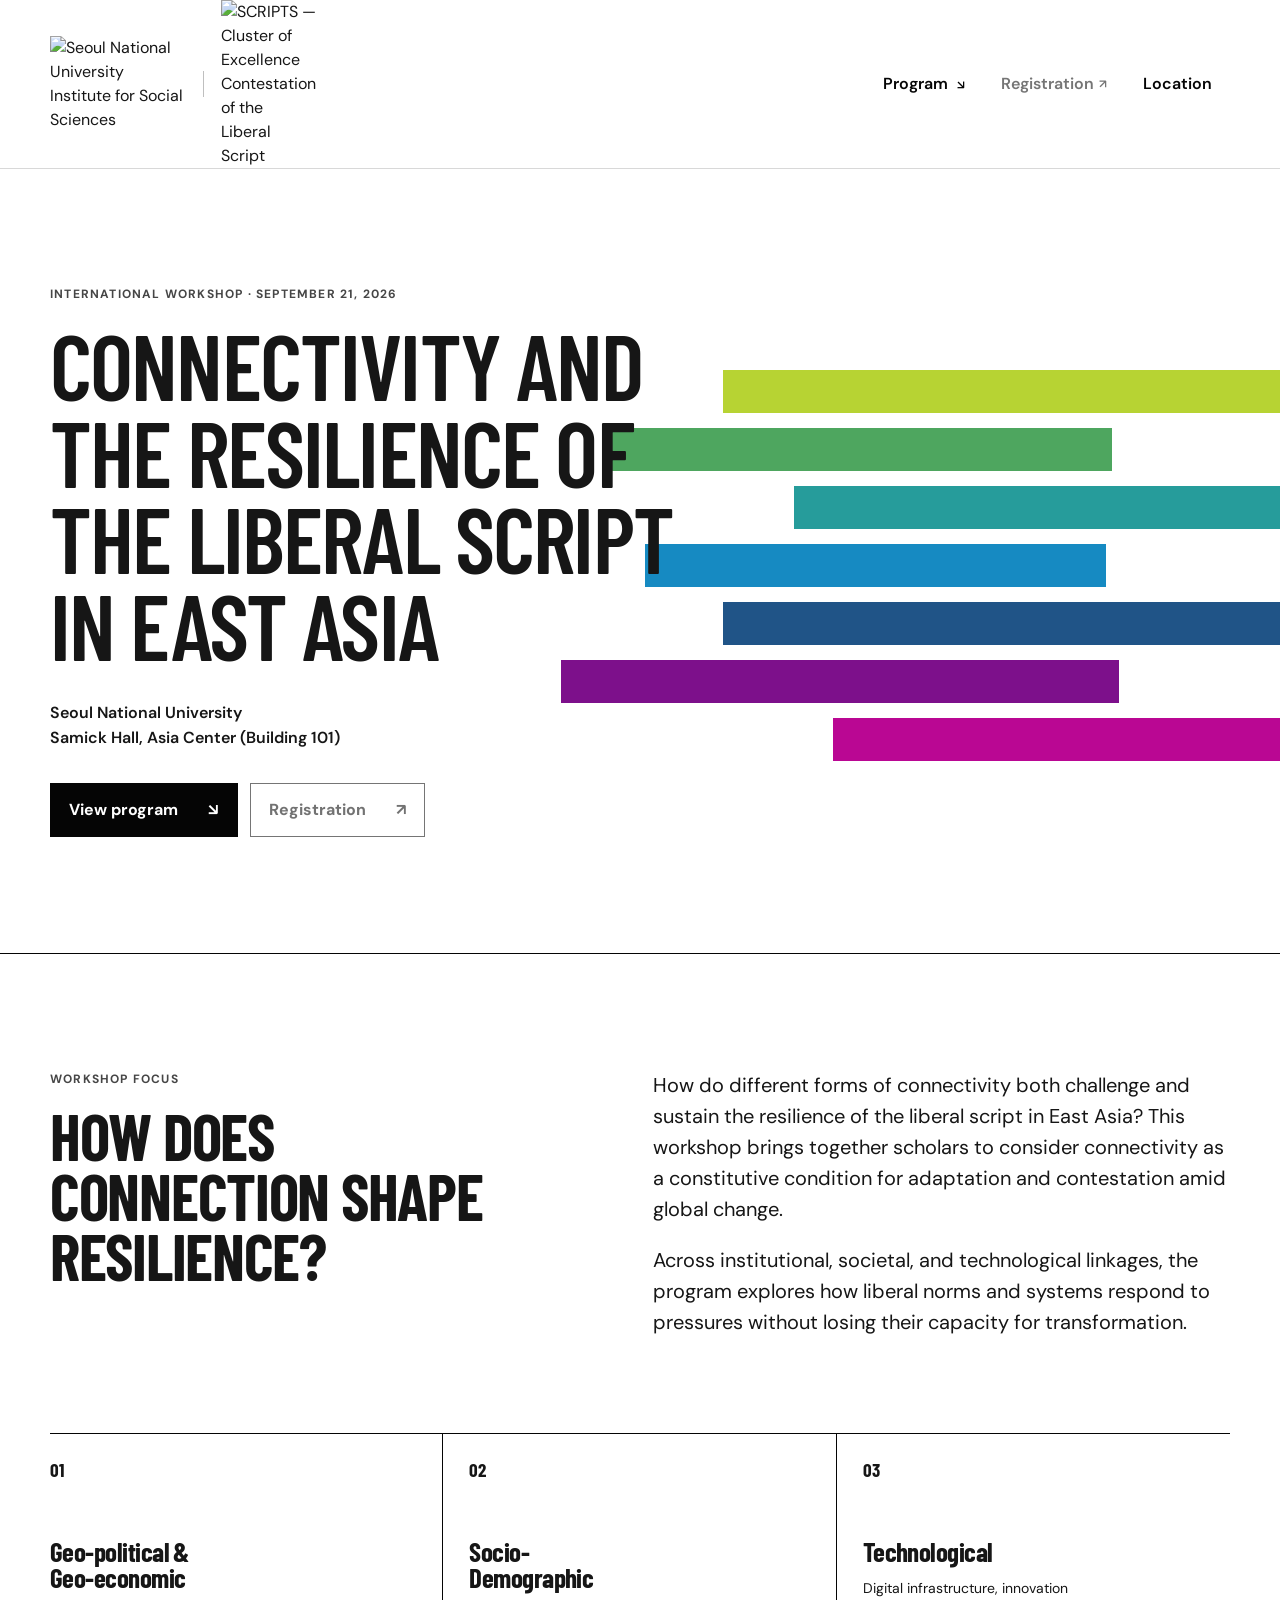
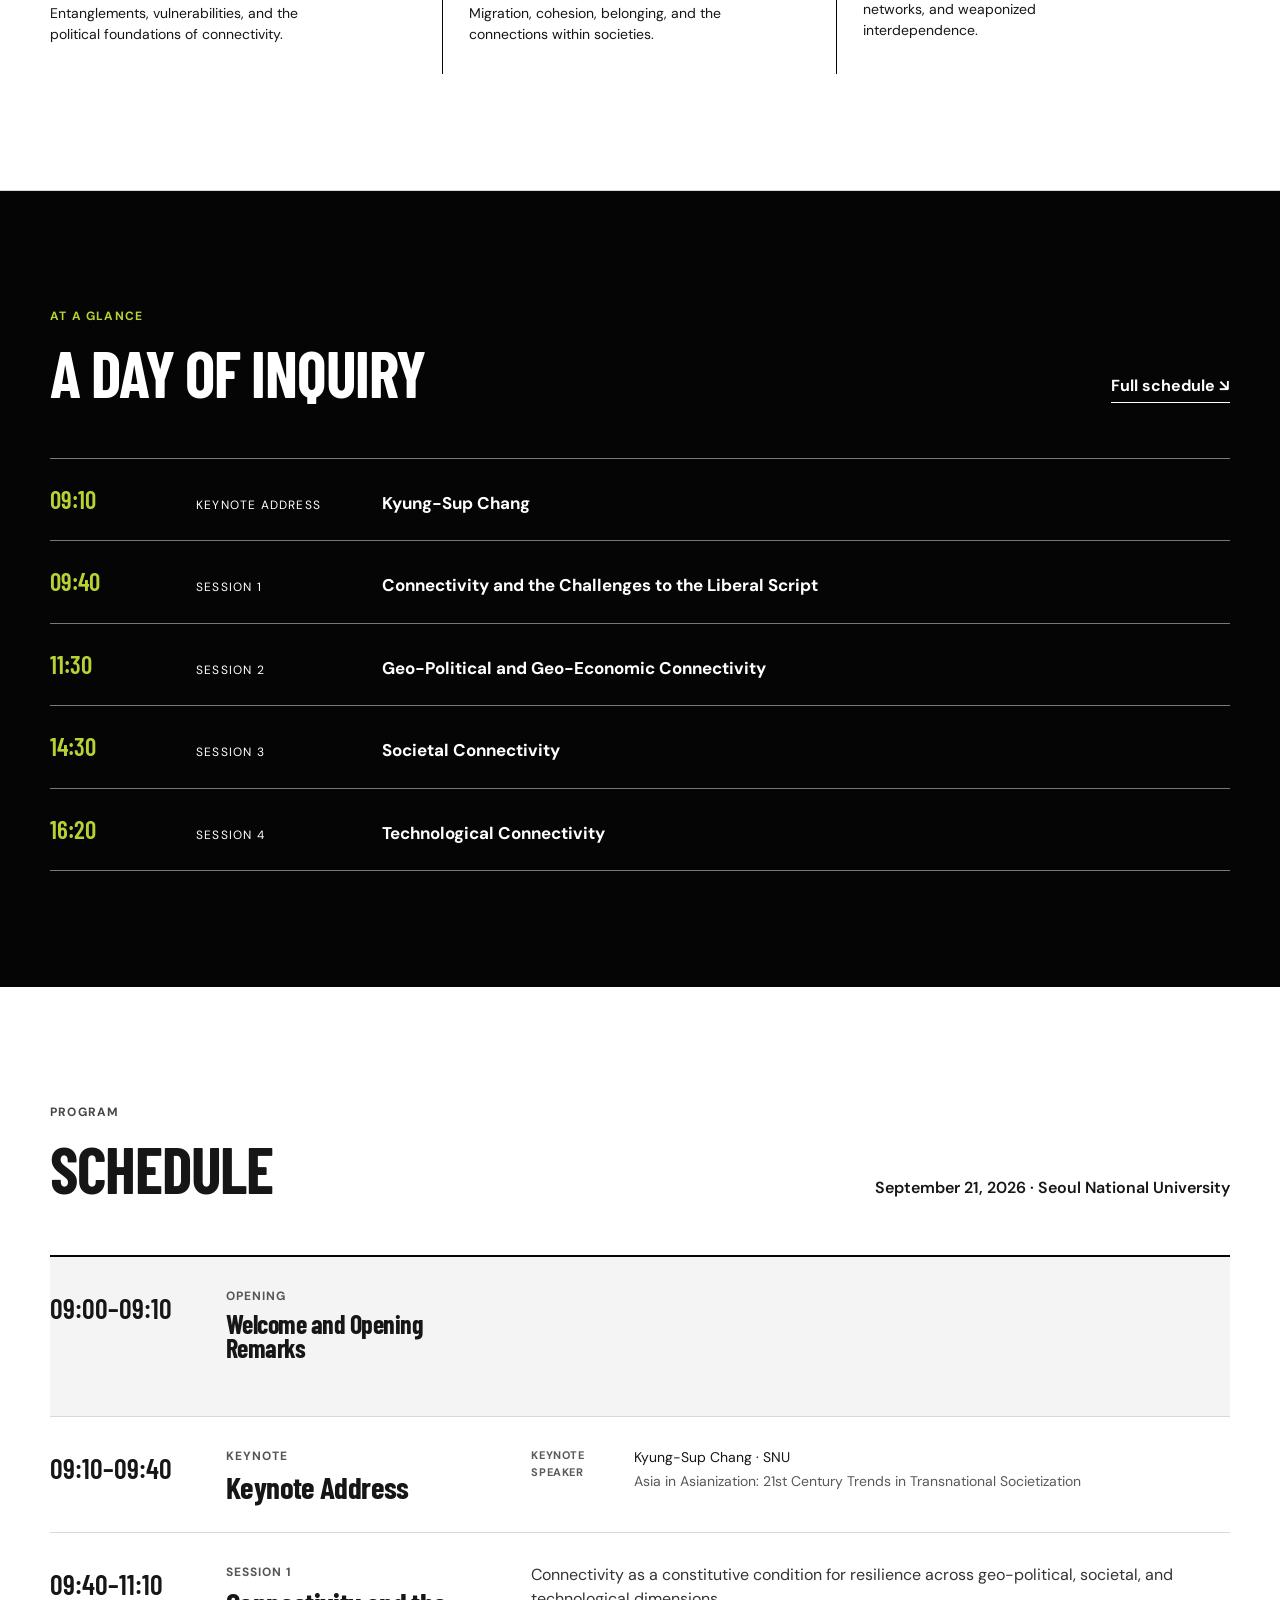
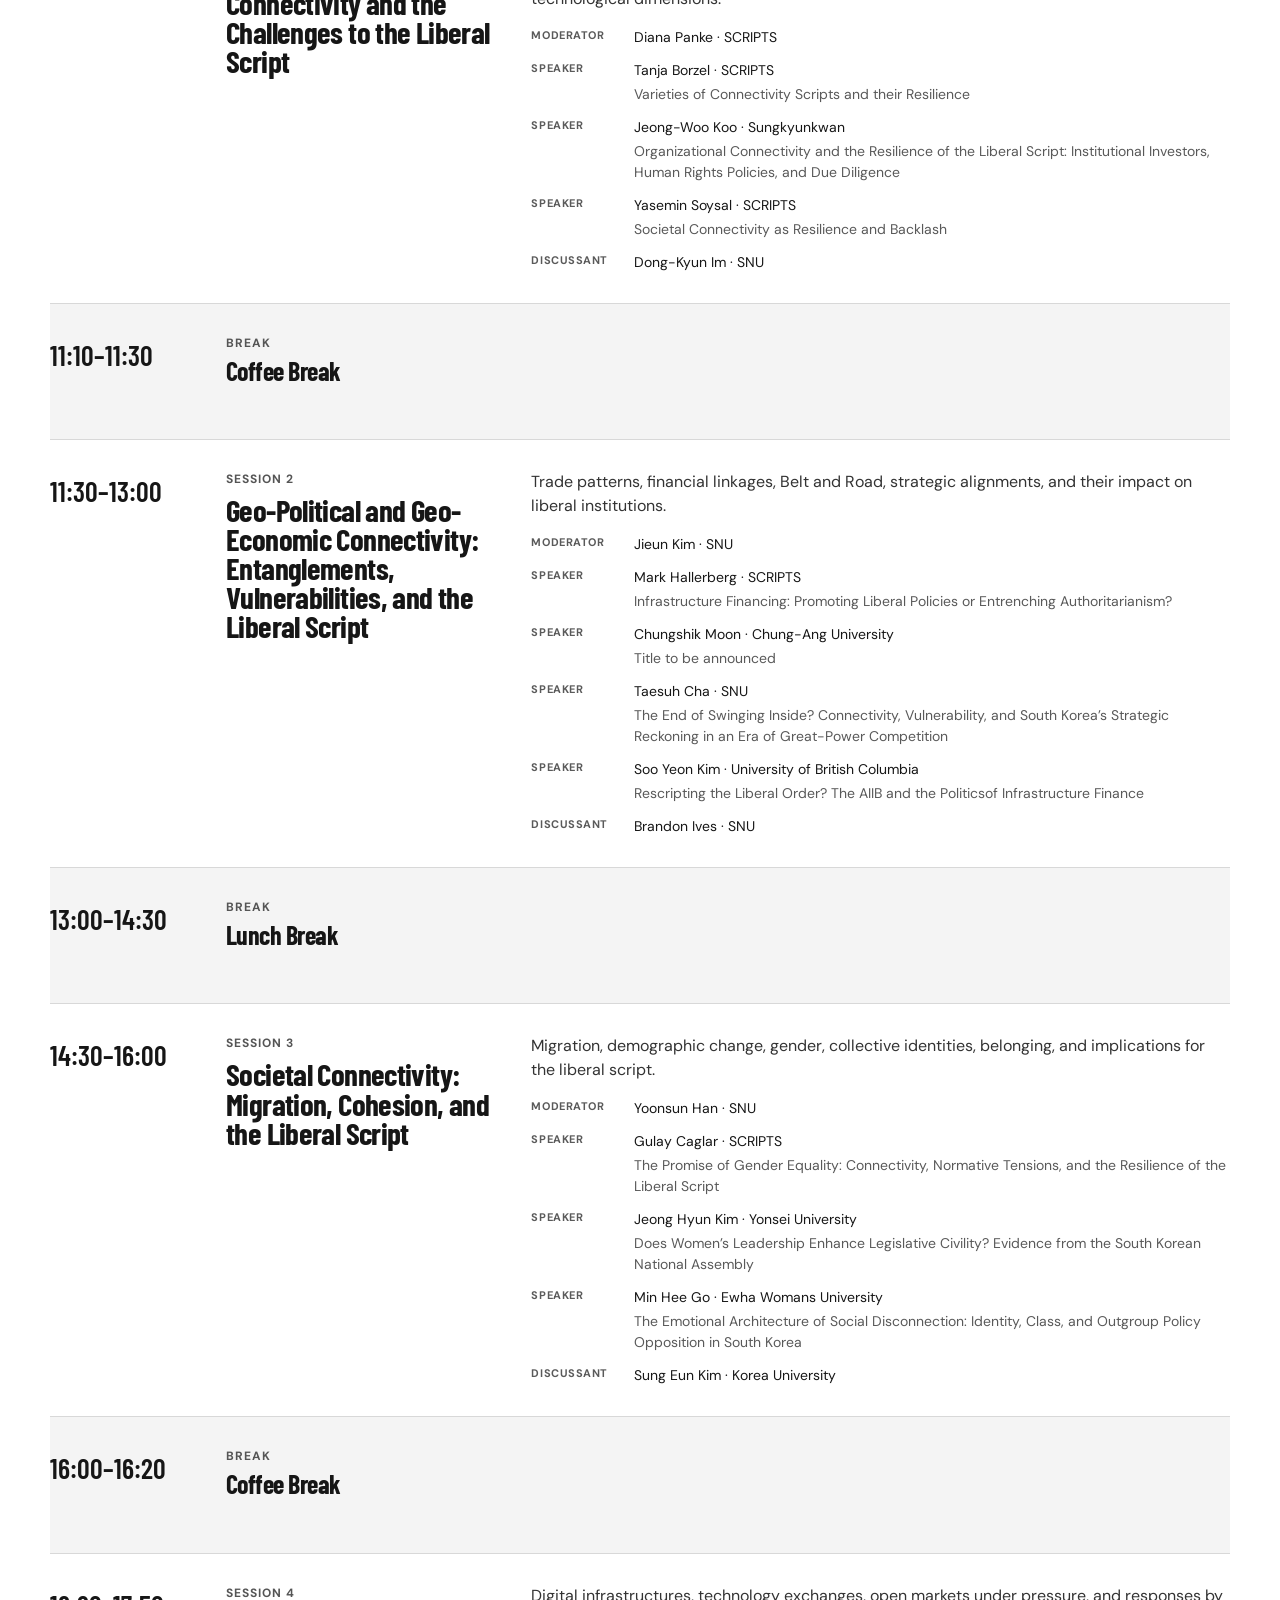
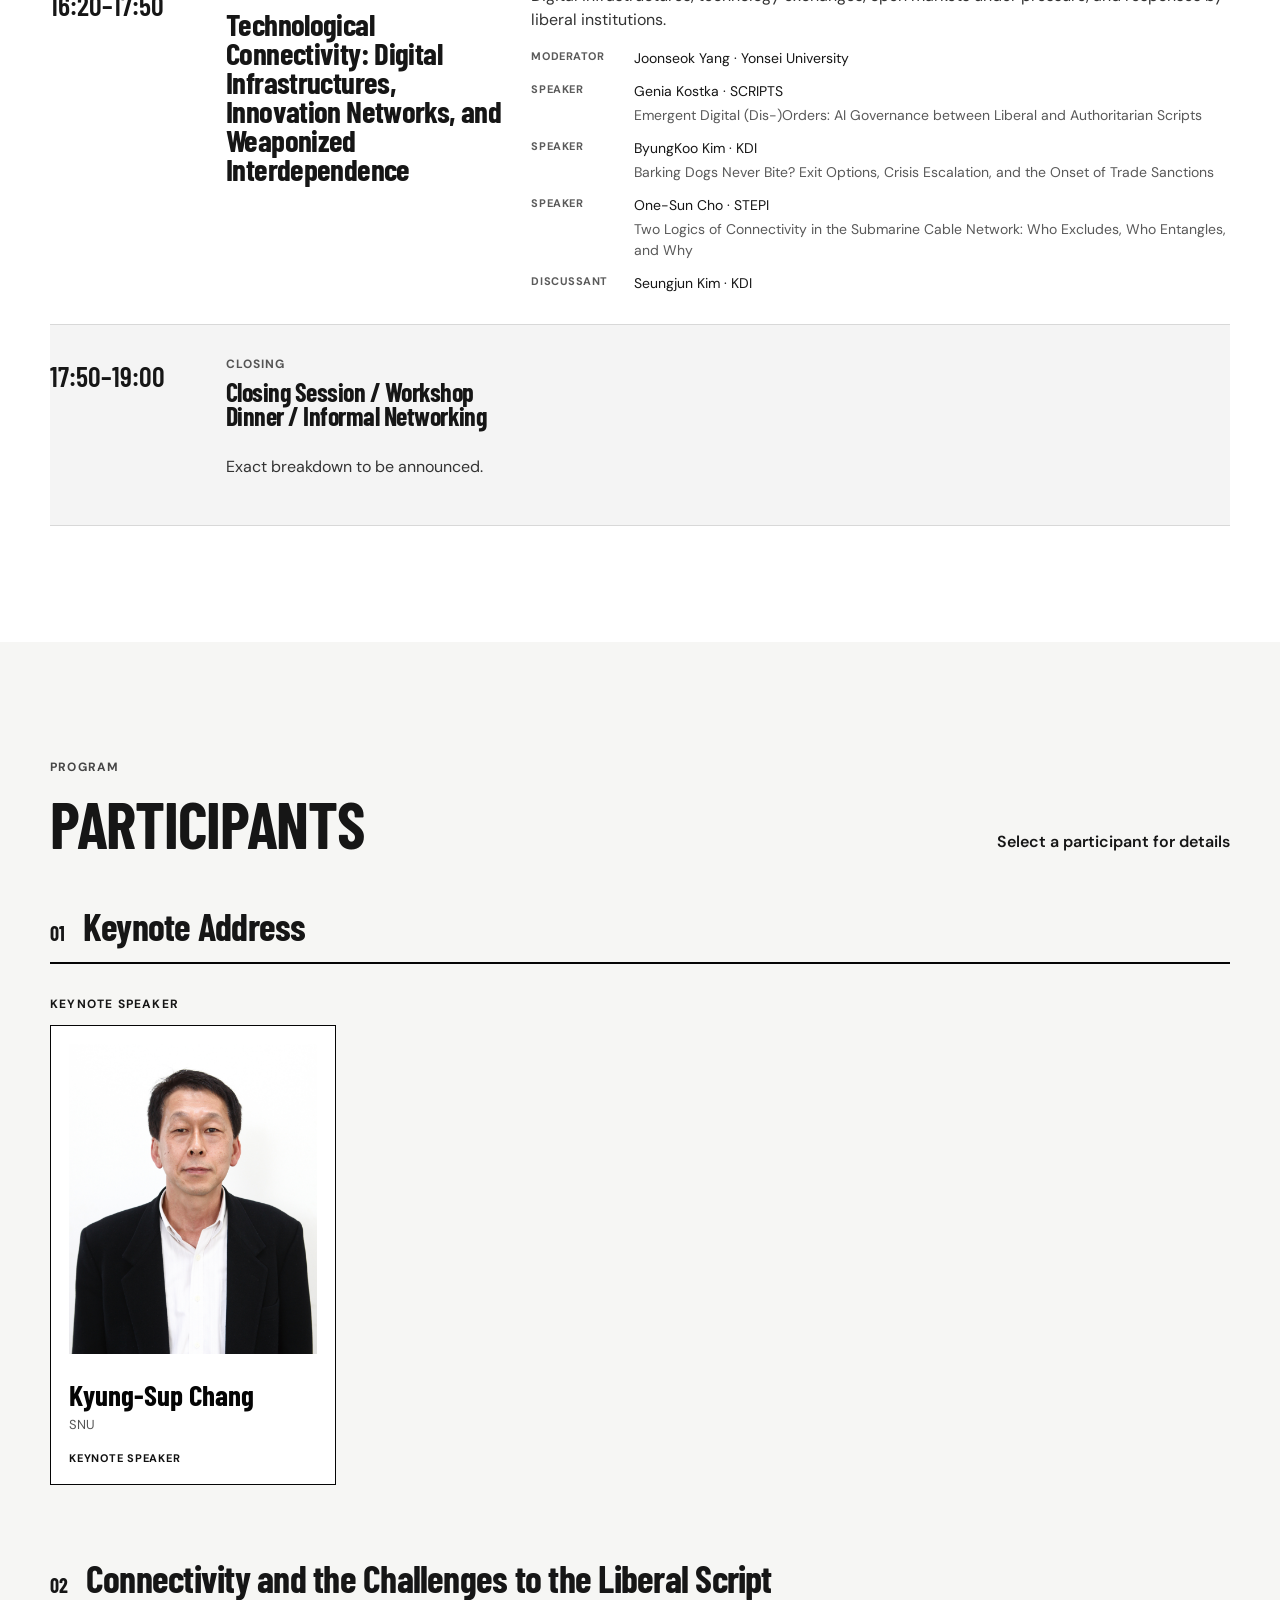
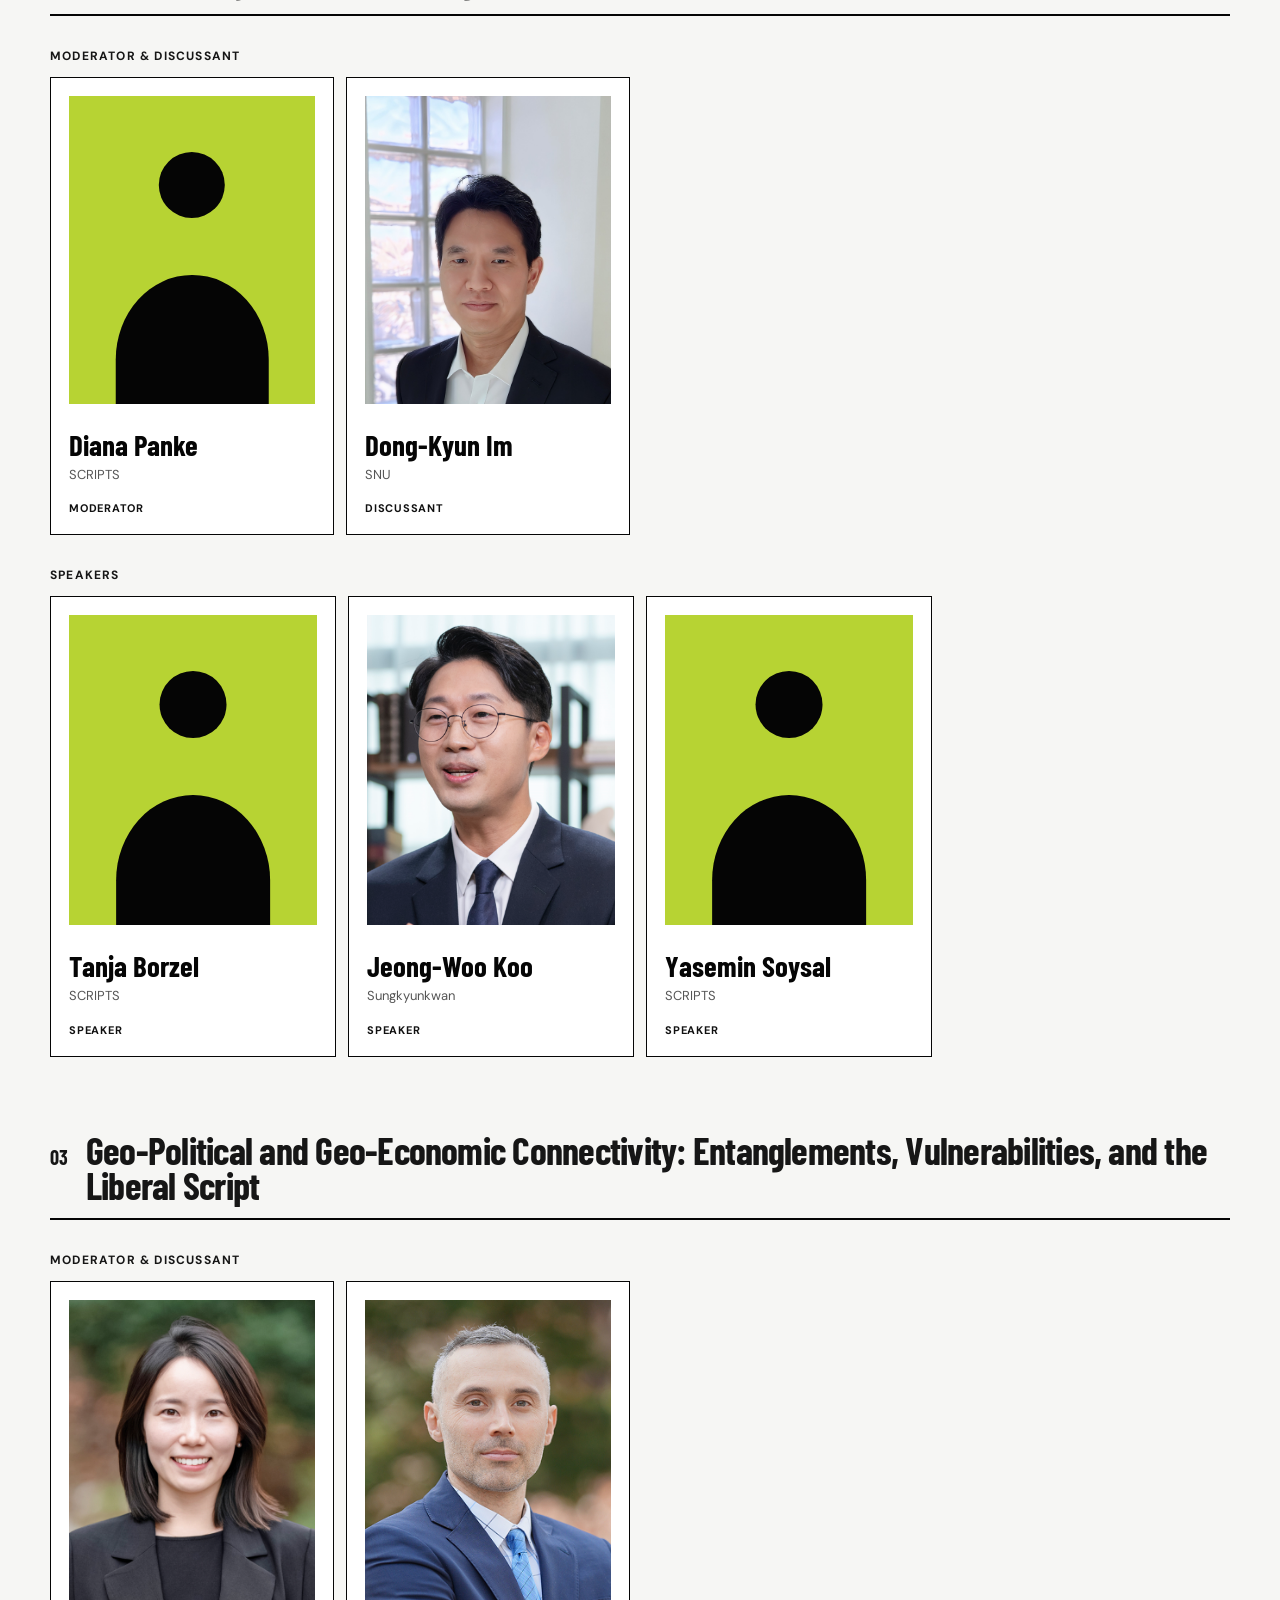
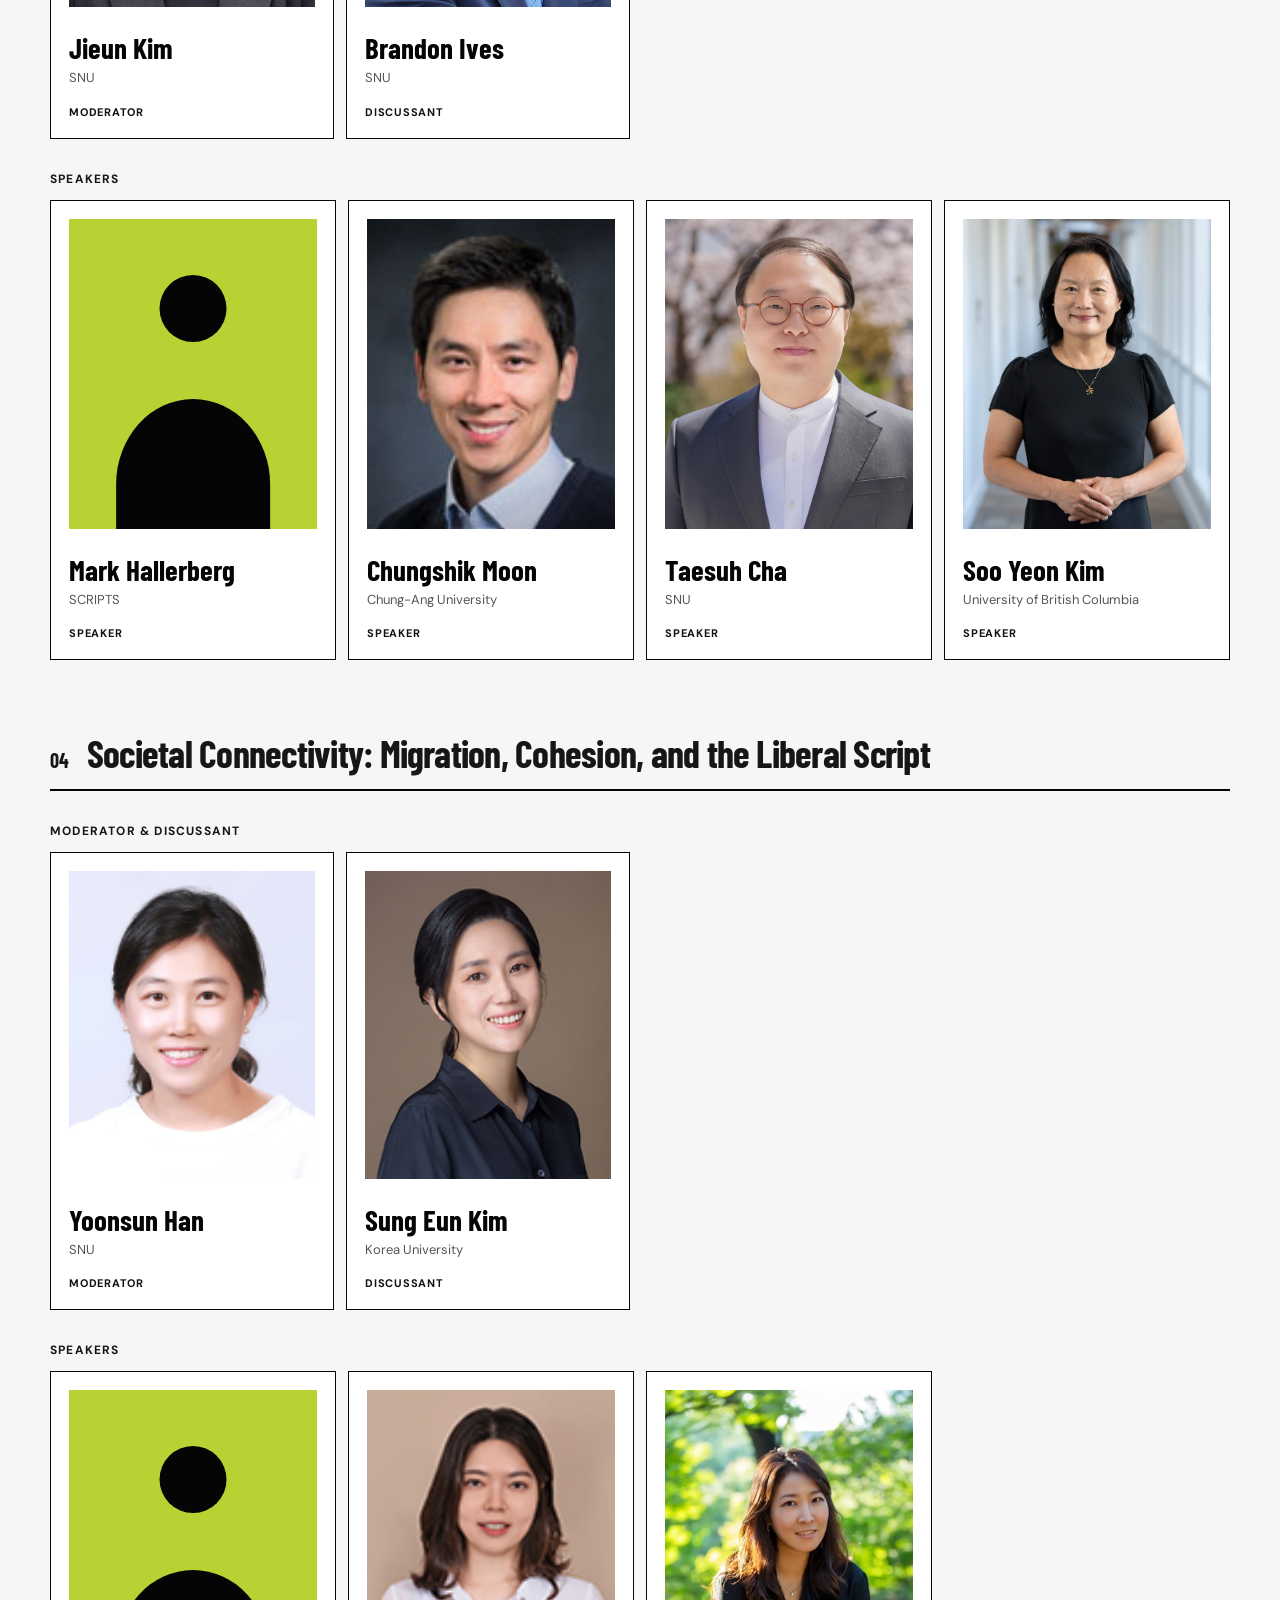
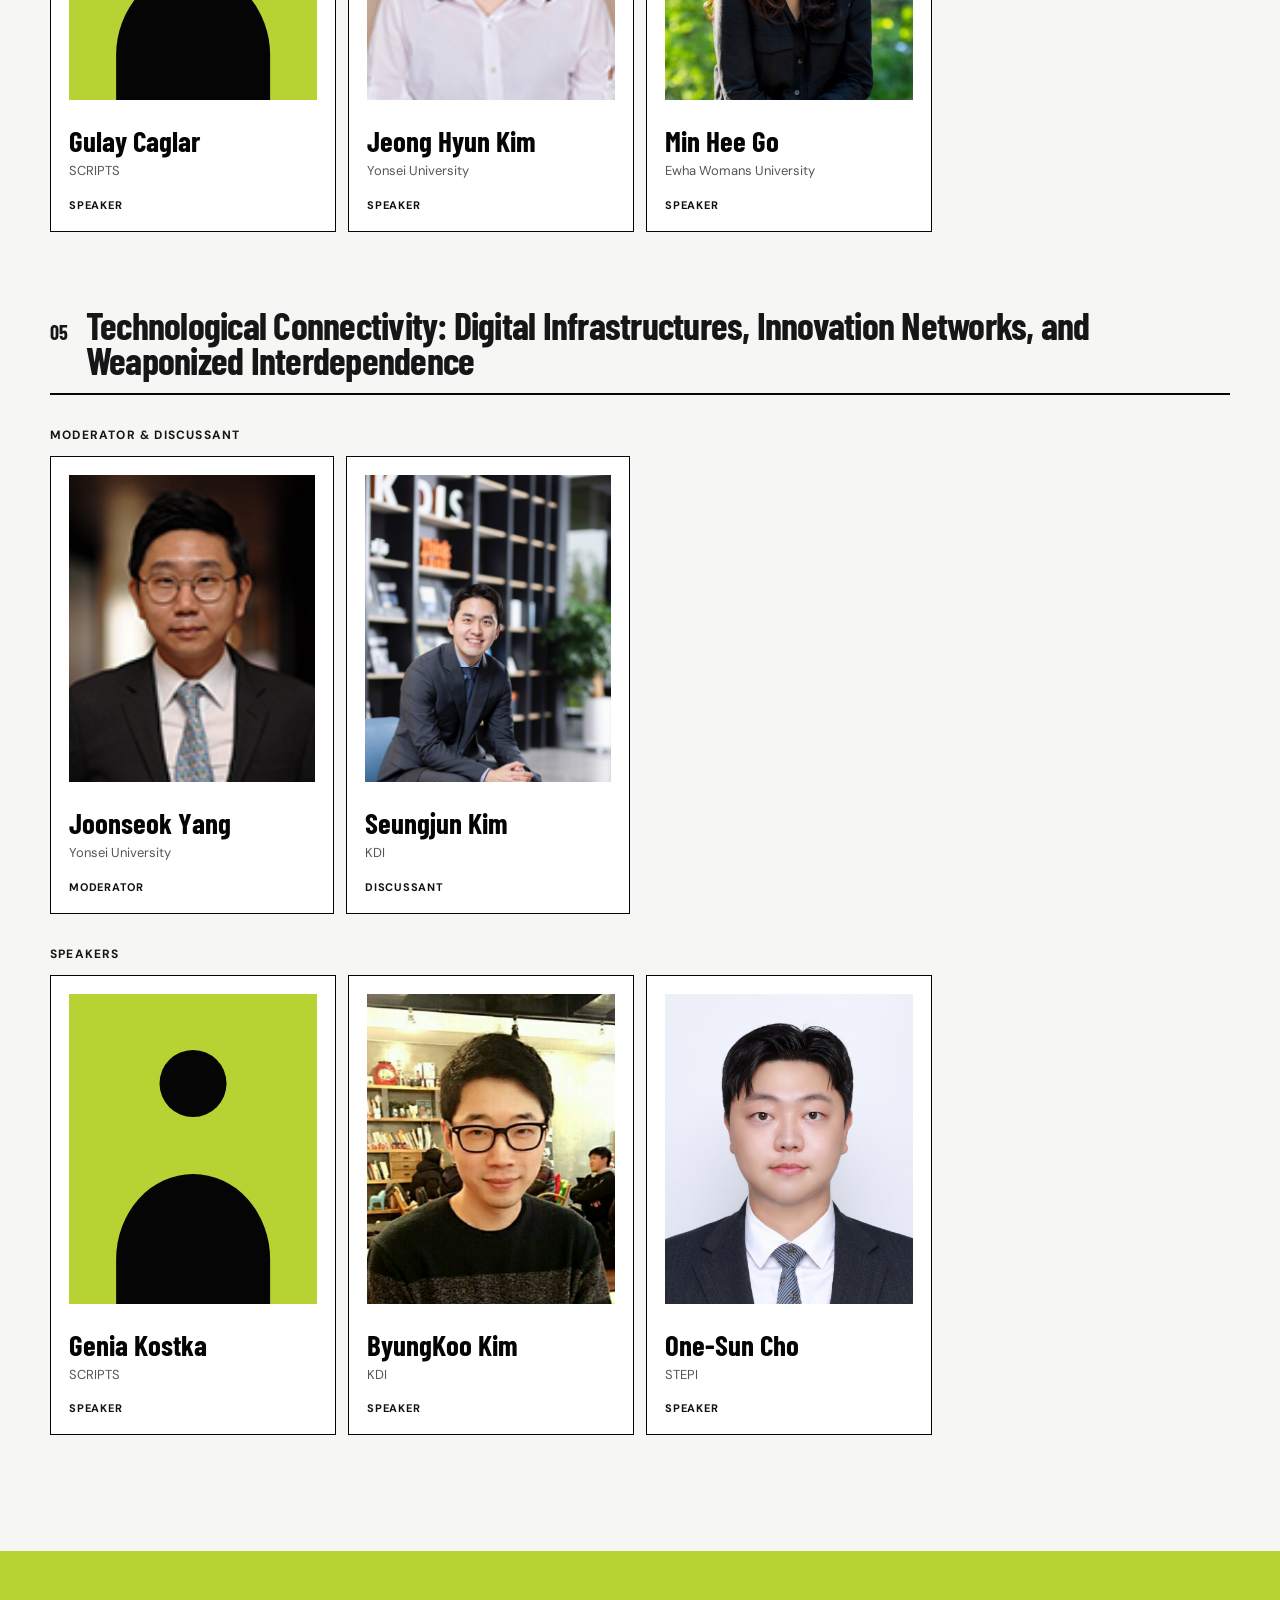
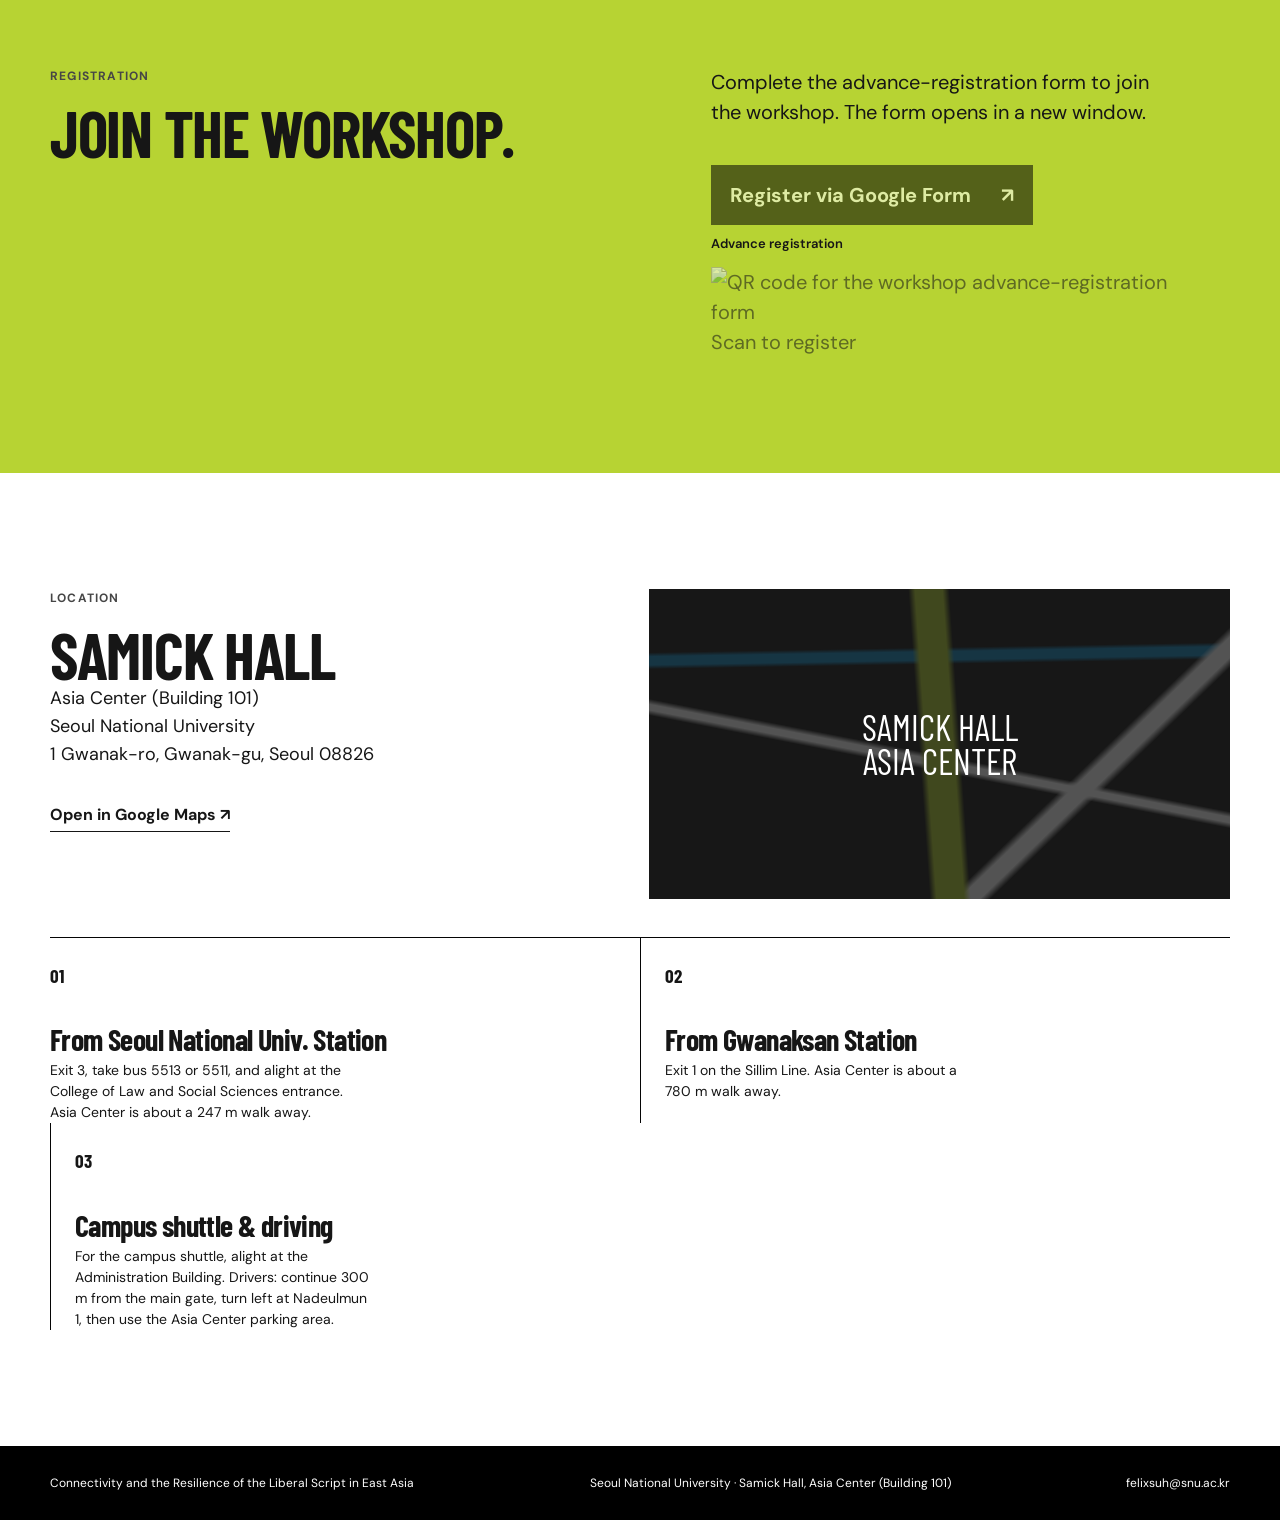
==== commit 22364b6d: "Refresh workshop information and registration" ====
--- a/index.html
+++ b/index.html
@@ -14,9 +14,9 @@
       <div class="header-inner">
         <a class="brand" href="#top" aria-label="Connectivity and the Resilience of the Liberal Script in East Asia — home">
           <span class="brand-logos">
-            <img src="Materials/SNU%20ISS%20Logo.png" alt="Seoul National University Institute for Social Sciences" />
+            <img src="Materials/SNU-ISS-Logo.png" alt="Seoul National University Institute for Social Sciences" />
             <span aria-hidden="true"></span>
-            <img src="Materials/SCRIPTS%20Logo.jpg" alt="SCRIPTS" />
+            <img class="scripts-logo" src="Materials/SCRIPTS-Logo_RGB_gross.png" alt="SCRIPTS — Cluster of Excellence Contestations of the Liberal Script" />
           </span>
         </a>
         <button class="menu-toggle" type="button" aria-expanded="false" aria-controls="site-navigation">
@@ -40,7 +40,7 @@
       <section class="hero section-pad" id="top" aria-labelledby="hero-title">
         <div class="wrap hero-layout">
           <div class="hero-copy">
-            <p class="eyebrow">International Workshop · September 21</p>
+            <p class="eyebrow">International Workshop · September 21, 2026</p>
             <h1 id="hero-title">Connectivity and the Resilience of the Liberal Script in East Asia</h1>
             <div class="hero-meta">
               <p>Seoul National University</p>
@@ -85,7 +85,7 @@
       </section>
 
       <section class="schedule section-pad" id="schedule" aria-labelledby="schedule-title">
-        <div class="wrap"><p class="eyebrow">Program</p><div class="section-heading"><h2 id="schedule-title">Schedule</h2><p class="date-note">September 21 · Seoul National University</p></div>
+          <div class="wrap"><p class="eyebrow">Program</p><div class="section-heading"><h2 id="schedule-title">Schedule</h2><p class="date-note">September 21, 2026 · Seoul National University</p></div>
           <div class="schedule-list" id="schedule-list"></div>
         </div>
       </section>
@@ -97,15 +97,15 @@
       </section>
 
       <section class="registration section-pad section-lime" id="registration" aria-labelledby="registration-title">
-        <div class="wrap registration-layout"><div><p class="eyebrow">Registration</p><h2 id="registration-title">Join the workshop.</h2></div><div><p>Registration opens directly in the workshop's online form. It includes the essential event information before the application questions.</p><a class="button button-dark disabled registration-link" data-registration-link href="#registration" aria-describedby="registration-note">Register via Google Form <span aria-hidden="true">↗</span></a><p class="pending" id="registration-note">The registration form link will be announced shortly.</p></div></div>
+        <div class="wrap registration-layout"><div><p class="eyebrow">Registration</p><h2 id="registration-title">Join the workshop.</h2></div><div class="registration-content"><div><p>Complete the advance-registration form to join the workshop. The form opens in a new window.</p><a class="button button-dark registration-link" data-registration-link href="https://docs.google.com/forms/d/1Ex7xuNwvvoy_Opl0pMBO9VIr5lQVeRQuEB7ZPolhJXU/viewform">Register via Google Form <span aria-hidden="true">↗</span></a><p class="pending" id="registration-note">Advance registration</p></div><a class="registration-qr registration-link" data-registration-link href="https://docs.google.com/forms/d/1Ex7xuNwvvoy_Opl0pMBO9VIr5lQVeRQuEB7ZPolhJXU/viewform" aria-label="Open advance-registration form"><img src="Materials/registration-qr.jpg" alt="QR code for the workshop advance-registration form" /><span>Scan to register</span></a></div></div>
       </section>
 
       <section class="directions section-pad" id="location" aria-labelledby="location-title">
-        <div class="wrap directions-grid"><div><p class="eyebrow">Location</p><h2 id="location-title">Samick Hall</h2><p class="venue-line">Seoul National University Asia Center<br />(Building 101)<br />Seoul National University</p><a class="text-link map-link" href="https://www.google.com/maps/search/?api=1&amp;query=Samick%20Hall%2C%20Asia%20Center%2C%20Seoul%20National%20University" target="_blank" rel="noopener noreferrer">Open in Google Maps <span aria-hidden="true">↗</span></a></div><div class="map-placeholder" role="img" aria-label="Map link for Samick Hall at Seoul National University Asia Center"><div class="map-grid" aria-hidden="true"></div><p>Samick Hall<br />Asia Center</p></div><div class="direction-notes"><div><span>01</span><h3>Public transport</h3><p>Detailed transit guidance will be announced by the organizers.</p></div><div><span>02</span><h3>Access</h3><p>Parking and accessibility details will be announced by the organizers.</p></div></div></div>
+        <div class="wrap directions-grid"><div><p class="eyebrow">Location</p><h2 id="location-title">Samick Hall</h2><p class="venue-line">Asia Center (Building 101)<br />Seoul National University<br />1 Gwanak-ro, Gwanak-gu, Seoul 08826</p><a class="text-link map-link" href="https://www.google.com/maps/search/?api=1&amp;query=Seoul%20National%20University%20Asia%20Center%20Building%20101" target="_blank" rel="noopener noreferrer">Open in Google Maps <span aria-hidden="true">↗</span></a></div><div class="map-placeholder" role="img" aria-label="Map link for Samick Hall at Seoul National University Asia Center"><div class="map-grid" aria-hidden="true"></div><p>Samick Hall<br />Asia Center</p></div><div class="direction-notes"><div><span>01</span><h3>From Seoul National Univ. Station</h3><p>Exit 3, take bus 5513 or 5511, and alight at the College of Law and Social Sciences entrance. Asia Center is about a 247 m walk away.</p></div><div><span>02</span><h3>From Gwanaksan Station</h3><p>Exit 1 on the Sillim Line. Asia Center is about a 780 m walk away.</p></div><div><span>03</span><h3>Campus shuttle &amp; driving</h3><p>For the campus shuttle, alight at the Administration Building. Drivers: continue 300 m from the main gate, turn left at Nadeulmun 1, then use the Asia Center parking area.</p></div></div></div>
       </section>
     </main>
 
-    <footer class="site-footer"><div class="wrap footer-inner"><p>Connectivity and the Resilience of the Liberal Script in East Asia</p><p>Seoul National University · Samick Hall, Asia Center (Building 101)</p></div></footer>
+    <footer class="site-footer"><div class="wrap footer-inner"><p>Connectivity and the Resilience of the Liberal Script in East Asia</p><p>Seoul National University · Samick Hall, Asia Center (Building 101)</p><p><a href="mailto:felixsuh@snu.ac.kr">felixsuh@snu.ac.kr</a></p></div></footer>
 
     <dialog class="participant-dialog" id="participant-dialog" aria-labelledby="dialog-name">
       <button class="dialog-close" type="button" aria-label="Close participant details">×</button>
--- a/styles.css
+++ b/styles.css
@@ -3,14 +3,40 @@
 :root { --black:#050505; --white:#fff; --ink:#161616; --muted:#686868; --line:#d8d8d8; --lime:#b7d333; --green:#4ea65f; --teal:#269c9b; --blue:#168ac2; --navy:#205487; --purple:#7d108b; --magenta:#ba0793; --wrap:min(1180px, calc(100vw - 48px)); }
 * { box-sizing:border-box; } html { scroll-behavior:smooth; } body { margin:0; color:var(--ink); background:var(--white); font-family:"DM Sans",Arial,sans-serif; font-size:16px; line-height:1.5; } button,a { font:inherit; } a { color:inherit; text-decoration:none; } button { cursor:pointer; } .wrap { width:var(--wrap); margin:auto; } .section-pad { padding:116px 0; } .skip-link { position:fixed; z-index:100; transform:translateY(-150%); top:0; left:16px; background:#fff; padding:12px 16px; border:2px solid #000; } .skip-link:focus { transform:translateY(0); }
 .site-header { position:sticky; top:0; z-index:20; background:rgba(255,255,255,.94); backdrop-filter:blur(14px); border-bottom:1px solid var(--line); } .header-inner { width:var(--wrap); min-height:86px; margin:auto; display:flex; align-items:center; justify-content:space-between; gap:32px; } .brand-logos { display:flex; align-items:center; gap:17px; } .brand img:first-child { width:136px; height:auto; } .brand img:last-child { width:95px; height:auto; } .brand-logos span { width:1px; height:26px; background:#bfbfbf; }
-.site-nav { display:flex; align-self:stretch; } .nav-group { position:relative; display:flex; align-items:center; } .nav-trigger { border:0; background:transparent; padding:15px 18px; color:var(--black); font-weight:600; } .nav-trigger span { margin-left:5px; font-size:12px; } .nav-menu { visibility:hidden; opacity:0; transform:translateY(-6px); transition:.15s; position:absolute; right:0; top:67px; min-width:182px; padding:9px; background:#fff; border:1px solid var(--black); box-shadow:5px 5px 0 var(--black); } .nav-menu a { display:block; padding:10px 11px; font-size:14px; } .nav-menu a:hover,.nav-menu a:focus { background:var(--lime); outline:0; } .nav-group:hover .nav-menu,.nav-group:focus-within .nav-menu,.nav-group.open .nav-menu { visibility:visible; opacity:1; transform:none; } .menu-toggle { display:none; width:46px; height:42px; padding:0; background:#fff; border:1px solid var(--black); } .menu-toggle span:not(.sr-only) { display:block; width:18px; height:1px; background:#000; margin:5px auto; } .sr-only { position:absolute; overflow:hidden; width:1px; height:1px; clip:rect(0,0,0,0); white-space:nowrap; }
+.site-nav { display:flex; align-self:stretch; align-items:center; } .nav-group { position:relative; display:flex; align-items:center; } .nav-trigger,.nav-direct { border:0; background:transparent; padding:15px 18px; color:var(--black); font-weight:600; } .nav-direct { display:flex; align-items:center; min-height:52px; } .nav-direct span,.nav-trigger span { margin-left:5px; font-size:12px; } .nav-menu { visibility:hidden; opacity:0; transform:translateY(-6px); transition:.15s; position:absolute; right:0; top:67px; min-width:182px; padding:9px; background:#fff; border:1px solid var(--black); box-shadow:5px 5px 0 var(--black); } .nav-menu a { display:block; padding:10px 11px; font-size:14px; } .nav-menu a:hover,.nav-menu a:focus,.nav-direct:hover { background:var(--lime); outline:0; } .nav-group:hover .nav-menu,.nav-group:focus-within .nav-menu,.nav-group.open .nav-menu { visibility:visible; opacity:1; transform:none; } .menu-toggle { display:none; width:46px; height:42px; padding:0; background:#fff; border:1px solid var(--black); } .menu-toggle span:not(.sr-only) { display:block; width:18px; height:1px; background:#000; margin:5px auto; } .sr-only { position:absolute; overflow:hidden; width:1px; height:1px; clip:rect(0,0,0,0); white-space:nowrap; }
 .hero { overflow:hidden; min-height:680px; display:grid; align-items:center; border-bottom:1px solid var(--black); } .hero-layout { position:relative; display:grid; grid-template-columns:1fr 42%; align-items:center; min-height:548px; } .hero-copy { position:relative; z-index:1; max-width:750px; } .eyebrow { margin:0 0 18px; color:#464646; text-transform:uppercase; letter-spacing:.1em; font-size:12px; font-weight:700; } h1,h2,h3,p { margin-top:0; } h1,h2,h3 { font-family:"Barlow Condensed",Arial,sans-serif; letter-spacing:-.02em; line-height:.94; } h1 { max-width:800px; margin-bottom:32px; font-size:clamp(58px,7.2vw,112px); font-weight:600; text-transform:uppercase; } h2 { font-size:clamp(43px,5vw,70px); margin-bottom:0; text-transform:uppercase; } h3 { font-size:27px; margin:0; } .hero-meta { margin-bottom:32px; font-weight:600; line-height:1.6; }.hero-meta p { margin:0; }.hero-actions { display:flex; gap:12px; flex-wrap:wrap; }.button { display:inline-flex; align-items:center; justify-content:space-between; gap:30px; min-height:52px; padding:14px 18px; border:1px solid var(--black); font-weight:700; }.button-dark { color:#fff; background:var(--black); }.button-outline { color:#000; background:#fff; }.button:hover:not(.disabled),.button:focus-visible:not(.disabled) { box-shadow:4px 4px 0 var(--lime); transform:translate(-2px,-2px); }.button:focus-visible,a:focus-visible,button:focus-visible { outline:3px solid var(--blue); outline-offset:3px; }.bar-composition { position:absolute; top:32px; right:-5vw; width:55%; height:90%; display:flex; flex-direction:column; justify-content:center; gap:15px; pointer-events:none; }.bar-composition i { display:block; height:43px; margin-left:var(--offset, 0); }.bar-composition i:nth-child(1){--offset:12%;width:95%}.bar-composition i:nth-child(2){--offset:-6%;width:78%}.bar-composition i:nth-child(3){--offset:23%;width:87%}.bar-composition i:nth-child(4){--offset:0%;width:71%}.bar-composition i:nth-child(5){--offset:12%;width:100%}.bar-composition i:nth-child(6){--offset:-13%;width:86%}.bar-composition i:nth-child(7){--offset:29%;width:72%}.lime{background:var(--lime)}.green{background:var(--green)}.teal{background:var(--teal)}.blue{background:var(--blue)}.navy{background:var(--navy)}.purple{background:var(--purple)}.magenta{background:var(--magenta)}
 .intro { border-bottom:1px solid var(--line); }.intro-grid { display:grid; grid-template-columns:1fr 1.25fr; gap:12%; }.intro-body { max-width:650px; font-size:20px; line-height:1.55; }.intro-body p:last-child { margin-bottom:0; }.dimensions { display:grid; grid-template-columns:repeat(3,1fr); margin-top:95px; border-top:1px solid var(--black); }.dimensions article { min-height:240px; padding:22px 26px 20px 0; border-right:1px solid var(--black); }.dimensions article+article { padding-left:26px; }.dimensions article:last-child { border:0; }.dimensions span,.direction-notes span { display:block; margin-bottom:55px; font-family:"Barlow Condensed"; font-size:19px; font-weight:700; }.dimensions p { max-width:270px; margin:13px 0 0; font-size:14px; }
 .section-black { color:#fff; background:var(--black); }.section-black .eyebrow { color:var(--lime); }.section-heading { display:flex; justify-content:space-between; align-items:flex-end; gap:32px; margin-bottom:55px; }.text-link { border-bottom:1px solid currentColor; font-weight:700; padding-bottom:4px; }.preview-list { border-top:1px solid #787878; }.preview-list>div { display:grid; grid-template-columns:130px 170px 1fr; gap:16px; align-items:baseline; padding:22px 0; border-bottom:1px solid #787878; }.preview-list time { color:var(--lime); font-family:"Barlow Condensed"; font-size:25px; font-weight:600; }.preview-list p { margin:0; text-transform:uppercase; font-size:12px; letter-spacing:.1em; }.preview-list strong { font-size:17px; }
 .date-note { margin:0; font-weight:600; }.schedule-list { border-top:2px solid var(--black); }.schedule-item { display:grid; grid-template-columns:150px minmax(220px,.8fr) 2fr; gap:26px; padding:30px 0; border-bottom:1px solid var(--line); }.schedule-item time { font-family:"Barlow Condensed"; font-size:28px; font-weight:600; }.schedule-kind { display:block; margin-bottom:7px; color:#555; font-size:12px; font-weight:700; text-transform:uppercase; letter-spacing:.08em; }.schedule-item h3 { font-size:31px; }.schedule-detail p { margin-bottom:16px; color:#333; }.schedule-people { display:grid; gap:12px; }.person-line { display:grid; grid-template-columns:95px 1fr; gap:8px; font-size:14px; }.person-line b { text-transform:uppercase; color:#5a5a5a; font-size:11px; letter-spacing:.05em; }.person-line em { display:block; margin-top:3px; font-style:normal; color:#595959; }.break { background:#f4f4f4; }.break .schedule-detail { grid-column:2 / -1; }.break h3 { font-size:26px; }
-.participants { background:#f6f6f4; }.participant-session { margin-top:76px; }.participant-session:first-child { margin-top:0; }.participant-session-head { display:flex; gap:18px; align-items:baseline; padding-bottom:14px; margin-bottom:20px; border-bottom:2px solid var(--black); }.participant-session-head span { font-family:"Barlow Condensed"; font-size:20px; font-weight:700; }.participant-session-head h3 { font-size:38px; }.role-block { margin-top:31px; }.role-label { margin:0 0 12px; font-size:12px; font-weight:700; letter-spacing:.1em; text-transform:uppercase; }.participant-grid { display:grid; grid-template-columns:repeat(4,1fr); gap:12px; }.participant-card { min-height:265px; padding:18px; color:var(--black); text-align:left; background:#fff; border:1px solid var(--black); transition:transform .15s,box-shadow .15s; }.participant-card:hover,.participant-card:focus-visible { transform:translate(-3px,-3px); box-shadow:5px 5px 0 var(--blue); outline:0; }.portrait-placeholder { position:relative; width:52px; aspect-ratio:1; margin-bottom:45px; overflow:hidden; background:var(--lime); border-radius:50%; }.portrait-placeholder::before { content:""; position:absolute; left:50%; top:18%; width:27%; aspect-ratio:1; border-radius:50%; background:var(--black); transform:translateX(-50%); }.portrait-placeholder::after { content:""; position:absolute; left:50%; bottom:-13%; width:62%; height:55%; border-radius:50% 50% 0 0; background:var(--black); transform:translateX(-50%); }.participant-card h4 { margin:0; font-family:"Barlow Condensed"; font-size:29px; line-height:1; }.participant-card p { margin:7px 0 0; color:#555; font-size:13px; line-height:1.35; }.participant-card .card-role { margin-top:18px; color:#111; font-weight:700; font-size:11px; text-transform:uppercase; letter-spacing:.07em; }
-.section-lime { background:var(--lime); }.registration-layout { display:grid; grid-template-columns:1fr 1fr; gap:12%; }.registration-layout>div:last-child { max-width:470px; font-size:20px; }.registration-layout .button { margin:18px 0 9px; }.disabled { opacity:.55; cursor:not-allowed; }.pending { font-size:13px; font-weight:600; }.directions-grid { display:grid; grid-template-columns:1fr 1.15fr; gap:38px 8%; }.venue-line { font-size:18px; line-height:1.55; }.map-placeholder { position:relative; overflow:hidden; min-height:310px; color:#fff; display:grid; place-items:center; background:#171717; }.map-placeholder p { position:relative; z-index:1; margin:0; font-family:"Barlow Condensed"; font-size:36px; line-height:.95; text-align:center; text-transform:uppercase; }.map-grid { position:absolute; inset:-20px; opacity:.26; background:linear-gradient(90deg,transparent 47%,var(--lime) 48% 52%,transparent 53%),linear-gradient(15deg,transparent 45%,#fff 46% 47%,transparent 48%),linear-gradient(-40deg,transparent 30%,#fff 31% 33%,transparent 34%),linear-gradient(3deg,transparent 69%,var(--blue) 70% 72%,transparent 73%); transform:rotate(-4deg) scale(1.1); }.direction-notes { grid-column:1/-1; display:grid; grid-template-columns:repeat(2,1fr); gap:0; border-top:1px solid var(--black); }.direction-notes>div { padding:24px 24px 0 0; }.direction-notes>div+div { padding-left:24px; border-left:1px solid var(--black); }.direction-notes span { margin-bottom:35px; }.direction-notes h3 { font-size:30px; }.direction-notes p { max-width:300px; margin:7px 0 0; font-size:14px; }.site-footer { padding:28px 0; color:#fff; background:#000; }.footer-inner { display:flex; justify-content:space-between; gap:30px; font-size:12px; }.footer-inner p { margin:0; }
-.participant-dialog { width:min(850px, calc(100vw - 32px)); max-height:min(680px, calc(100vh - 32px)); padding:0; color:#fff; background:#090909; border:0; box-shadow:10px 10px 0 var(--magenta); }.participant-dialog::backdrop { background:rgba(0,0,0,.62); }.dialog-inner { display:grid; grid-template-columns:205px 1fr; gap:55px; padding:72px; }.portrait-placeholder.large { width:180px; margin:0; background:var(--magenta); }.dialog-close { position:absolute; top:16px; right:20px; color:#fff; border:0; background:transparent; font-size:39px; line-height:1; }.dialog-close:focus-visible { outline:2px solid var(--lime); }.participant-dialog .eyebrow { color:var(--lime); }.participant-dialog h2 { font-size:58px; }.dialog-affiliation { margin:12px 0 34px; color:#ddd; font-size:18px; }.dialog-presentation { padding:20px 0; border-top:1px solid #777; border-bottom:1px solid #777; }.dialog-presentation h3,.dialog-bio h3 { margin:0 0 8px; color:var(--lime); font-family:"DM Sans"; font-size:11px; text-transform:uppercase; letter-spacing:.1em; }.dialog-presentation p,.dialog-bio p { margin:0; }.dialog-bio { margin-top:24px; color:#ddd; }
-@media (max-width:800px) { :root{--wrap:min(100% - 32px,1180px)} .section-pad{padding:75px 0}.header-inner{min-height:72px}.brand img:first-child{width:116px}.brand img:last-child{width:76px}.menu-toggle{display:block}.site-nav{display:none; position:absolute; top:72px; left:0; right:0; padding:10px 16px 16px; background:#fff; border-bottom:1px solid #000;}.site-nav.is-open{display:block}.nav-group{display:block}.nav-trigger{display:flex;width:100%;justify-content:space-between;padding:15px 0}.nav-menu{display:none;position:static;visibility:visible;opacity:1;transform:none;box-shadow:none;border:0;padding:0 0 8px}.nav-group.open .nav-menu{display:block}.nav-menu a{padding:10px 16px;background:#f4f4f4;margin:2px 0}.hero{min-height:650px}.hero-layout{display:block;min-height:auto}.hero-copy{padding-top:55px}.bar-composition{position:relative;right:auto;top:auto;width:100%;height:205px;margin:40px 0 0;gap:8px}.bar-composition i{height:22px}.intro-grid,.registration-layout{grid-template-columns:1fr;gap:28px}.intro-body{font-size:18px}.dimensions{margin-top:60px}.participant-grid{grid-template-columns:repeat(2,1fr)}.schedule-item{grid-template-columns:115px 1fr;gap:15px}.schedule-detail{grid-column:2}.break .schedule-detail{grid-column:2}.schedule-item h3{font-size:27px}.preview-list>div{grid-template-columns:85px 1fr}.preview-list p{grid-column:2}.preview-list strong{grid-column:2}.directions-grid{grid-template-columns:1fr}.direction-notes{margin-top:10px}.dialog-inner{grid-template-columns:1fr;padding:62px 28px 35px;gap:28px}.portrait-placeholder.large{width:120px}.participant-dialog h2{font-size:46px} }
+.participants { background:#f6f6f4; }.participant-session { margin-top:76px; }.participant-session:first-child { margin-top:0; }.participant-session-head { display:flex; gap:18px; align-items:baseline; padding-bottom:14px; margin-bottom:20px; border-bottom:2px solid var(--black); }.participant-session-head span { font-family:"Barlow Condensed"; font-size:20px; font-weight:700; }.participant-session-head h3 { font-size:38px; }.role-block { margin-top:31px; }.role-label { margin:0 0 12px; font-size:12px; font-weight:700; letter-spacing:.1em; text-transform:uppercase; }.participant-grid { display:grid; grid-template-columns:repeat(4,1fr); gap:12px; }.participant-grid--support { grid-template-columns:repeat(2,minmax(0,1fr)); max-width:580px; }.participant-grid--keynote { max-width:280px; }.participant-card { min-height:300px; padding:18px; color:var(--black); text-align:left; background:#fff; border:1px solid var(--black); transition:transform .15s,box-shadow .15s; }.participant-card:hover,.participant-card:focus-visible { transform:translate(-3px,-3px); box-shadow:5px 5px 0 var(--blue); outline:0; }.portrait,.portrait-placeholder { position:relative; display:block; width:76px; aspect-ratio:1; margin-bottom:28px; overflow:hidden; background:var(--lime); border-radius:50%; object-fit:cover; object-position:center top; }.portrait-placeholder::before { content:""; position:absolute; left:50%; top:18%; width:27%; aspect-ratio:1; border-radius:50%; background:var(--black); transform:translateX(-50%); }.portrait-placeholder::after { content:""; position:absolute; left:50%; bottom:-13%; width:62%; height:55%; border-radius:50% 50% 0 0; background:var(--black); transform:translateX(-50%); }.participant-card h4 { margin:0; font-family:"Barlow Condensed"; font-size:29px; line-height:1; }.participant-card p { margin:7px 0 0; color:#555; font-size:13px; line-height:1.35; }.participant-card .card-role { margin-top:18px; color:#111; font-weight:700; font-size:11px; text-transform:uppercase; letter-spacing:.07em; }
+.section-lime { background:var(--lime); }.registration-layout { display:grid; grid-template-columns:1fr 1fr; gap:12%; }.registration-layout>div:last-child { max-width:470px; font-size:20px; }.registration-layout .button { margin:18px 0 9px; }.disabled { opacity:.55; cursor:not-allowed; pointer-events:none; }.pending { font-size:13px; font-weight:600; }.directions-grid { display:grid; grid-template-columns:1fr 1.15fr; gap:38px 8%; }.venue-line { font-size:18px; line-height:1.55; }.map-link { display:inline-block; margin-top:16px; }.map-placeholder { position:relative; overflow:hidden; min-height:310px; color:#fff; display:grid; place-items:center; background:#171717; }.map-placeholder p { position:relative; z-index:1; margin:0; font-family:"Barlow Condensed"; font-size:36px; line-height:.95; text-align:center; text-transform:uppercase; }.map-grid { position:absolute; inset:-20px; opacity:.26; background:linear-gradient(90deg,transparent 47%,var(--lime) 48% 52%,transparent 53%),linear-gradient(15deg,transparent 45%,#fff 46% 47%,transparent 48%),linear-gradient(-40deg,transparent 30%,#fff 31% 33%,transparent 34%),linear-gradient(3deg,transparent 69%,var(--blue) 70% 72%,transparent 73%); transform:rotate(-4deg) scale(1.1); }.direction-notes { grid-column:1/-1; display:grid; grid-template-columns:repeat(2,1fr); gap:0; border-top:1px solid var(--black); }.direction-notes>div { padding:24px 24px 0 0; }.direction-notes>div+div { padding-left:24px; border-left:1px solid var(--black); }.direction-notes span { margin-bottom:35px; }.direction-notes h3 { font-size:30px; }.direction-notes p { max-width:300px; margin:7px 0 0; font-size:14px; }.site-footer { padding:28px 0; color:#fff; background:#000; }.footer-inner { display:flex; justify-content:space-between; gap:30px; font-size:12px; }.footer-inner p { margin:0; }
+.participant-dialog { width:min(900px, calc(100vw - 32px)); height:min(680px, calc(100vh - 32px)); padding:0; color:#fff; background:#090909; border:0; box-shadow:10px 10px 0 var(--magenta); }.participant-dialog::backdrop { background:rgba(0,0,0,.62); }.dialog-inner { display:grid; grid-template-columns:205px minmax(0,1fr); height:100%; gap:55px; padding:72px; }.dialog-portrait .portrait,.dialog-portrait .portrait-placeholder { width:180px; margin:0; background:var(--magenta); }.dialog-copy { min-height:0; display:flex; flex-direction:column; }.dialog-close { position:absolute; top:16px; right:20px; z-index:1; color:#fff; border:0; background:transparent; font-size:39px; line-height:1; }.dialog-close:focus-visible { outline:2px solid var(--lime); }.participant-dialog .eyebrow { color:var(--lime); }.participant-dialog h2 { font-size:58px; }.dialog-affiliation { margin:12px 0 24px; color:#ddd; font-size:18px; }.dialog-presentation { flex:0 0 auto; padding:20px 0; border-top:1px solid #777; border-bottom:1px solid #777; }.dialog-presentation h3,.dialog-bio h3 { margin:0 0 8px; color:var(--lime); font-family:"DM Sans"; font-size:11px; text-transform:uppercase; letter-spacing:.1em; }.dialog-presentation p { margin:0; }.dialog-bio { min-height:0; flex:1 1 auto; display:flex; flex-direction:column; margin-top:24px; color:#ddd; }.dialog-bio-scroll { min-height:0; overflow-y:auto; padding-right:14px; white-space:pre-line; }.dialog-bio-scroll:focus-visible { outline:2px solid var(--lime); outline-offset:3px; }
+@media (max-width:800px) { :root{--wrap:min(100% - 32px,1180px)} .section-pad{padding:75px 0}.header-inner{min-height:72px}.brand img:first-child{width:116px}.brand img:last-child{width:76px}.menu-toggle{display:block}.site-nav{display:none; position:absolute; top:72px; left:0; right:0; padding:10px 16px 16px; background:#fff; border-bottom:1px solid #000;}.site-nav.is-open{display:block}.nav-group{display:block}.nav-trigger,.nav-direct{display:flex;width:100%;justify-content:space-between;padding:15px 0}.nav-menu{display:none;position:static;visibility:visible;opacity:1;transform:none;box-shadow:none;border:0;padding:0 0 8px}.nav-group.open .nav-menu{display:block}.nav-menu a{padding:10px 16px;background:#f4f4f4;margin:2px 0}.hero{min-height:650px}.hero-layout{display:block;min-height:auto}.hero-copy{padding-top:55px}.bar-composition{position:relative;right:auto;top:auto;width:100%;height:205px;margin:40px 0 0;gap:8px}.bar-composition i{height:22px}.intro-grid,.registration-layout{grid-template-columns:1fr;gap:28px}.intro-body{font-size:18px}.dimensions{margin-top:60px}.participant-grid{grid-template-columns:repeat(2,1fr)}.schedule-item{grid-template-columns:115px 1fr;gap:15px}.schedule-detail{grid-column:2}.break .schedule-detail{grid-column:2}.schedule-item h3{font-size:27px}.preview-list>div{grid-template-columns:85px 1fr}.preview-list p{grid-column:2}.preview-list strong{grid-column:2}.directions-grid{grid-template-columns:1fr}.direction-notes{margin-top:10px}.dialog-inner{grid-template-columns:1fr;height:auto;padding:62px 28px 35px;gap:28px}.dialog-portrait .portrait,.dialog-portrait .portrait-placeholder{width:120px}.participant-dialog h2{font-size:46px} }
 @media (max-width:520px) { h1{font-size:52px}.section-heading{display:block;margin-bottom:36px}.section-heading .date-note,.section-heading .text-link{display:inline-block;margin-top:15px}.hero-actions .button{width:100%}.dimensions{grid-template-columns:1fr}.dimensions article,.dimensions article+article{min-height:auto;padding:22px 0;border-right:0;border-bottom:1px solid var(--black)}.dimensions article:last-child{border-bottom:0}.dimensions span{margin-bottom:24px}.preview-list>div{grid-template-columns:70px 1fr;padding:17px 0}.schedule-item{display:block;padding:23px 0}.schedule-item time{display:block;margin-bottom:12px}.schedule-detail{margin-top:15px}.break .schedule-detail{margin-top:0}.participant-grid{grid-template-columns:1fr}.participant-card{min-height:205px}.portrait-placeholder{margin-bottom:27px}.direction-notes{grid-template-columns:1fr}.direction-notes>div+div{padding:24px 0 0;border-left:0;border-top:1px solid var(--black)}.direction-notes>div{padding:24px 0 0}.direction-notes span{margin-bottom:20px}.footer-inner{display:block}.footer-inner p+p{margin-top:9px}.dialog-inner{padding:55px 24px 30px}.participant-dialog{width:100vw;max-height:100vh;height:100vh}.participant-dialog h2{font-size:42px} }
 @media (prefers-reduced-motion:reduce){html{scroll-behavior:auto}*,*::before,*::after{transition:none!important;animation:none!important}}
+
+/* Participant portraits: unified large rectangular treatment. */
+.participant-grid--keynote { max-width:none; }
+.participant-card { display:flex; flex-direction:column; min-height:430px; }
+.participant-card > .portrait,
+.participant-card > .portrait-placeholder { width:100%; height:auto; aspect-ratio:4 / 5; margin:0 0 26px; border-radius:0; object-fit:cover; object-position:center top; }
+.participant-card > .card-role { margin-top:auto; padding-top:18px; }
+.participant-dialog { width:min(980px, calc(100vw - 32px)); }
+.dialog-inner { grid-template-columns:235px minmax(0,1fr); gap:45px; padding:58px; }
+.dialog-portrait .portrait,
+.dialog-portrait .portrait-placeholder { width:235px; height:auto; aspect-ratio:4 / 5; margin:0; border-radius:0; object-fit:cover; object-position:center top; }
+
+@media (max-width:800px) {
+  .participant-card { min-height:0; }
+  .dialog-inner { grid-template-columns:180px minmax(0,1fr); padding:54px 32px 34px; gap:30px; }
+  .dialog-portrait .portrait,
+  .dialog-portrait .portrait-placeholder { width:180px; aspect-ratio:4 / 5; }
+}
+
+@media (max-width:520px) {
+  .participant-card > .portrait,
+  .participant-card > .portrait-placeholder { margin-bottom:22px; }
+  .dialog-inner { grid-template-columns:1fr; padding:55px 24px 30px; }
+  .dialog-portrait .portrait,
+  .dialog-portrait .portrait-placeholder { width:min(100%, 220px); aspect-ratio:4 / 5; }
+}
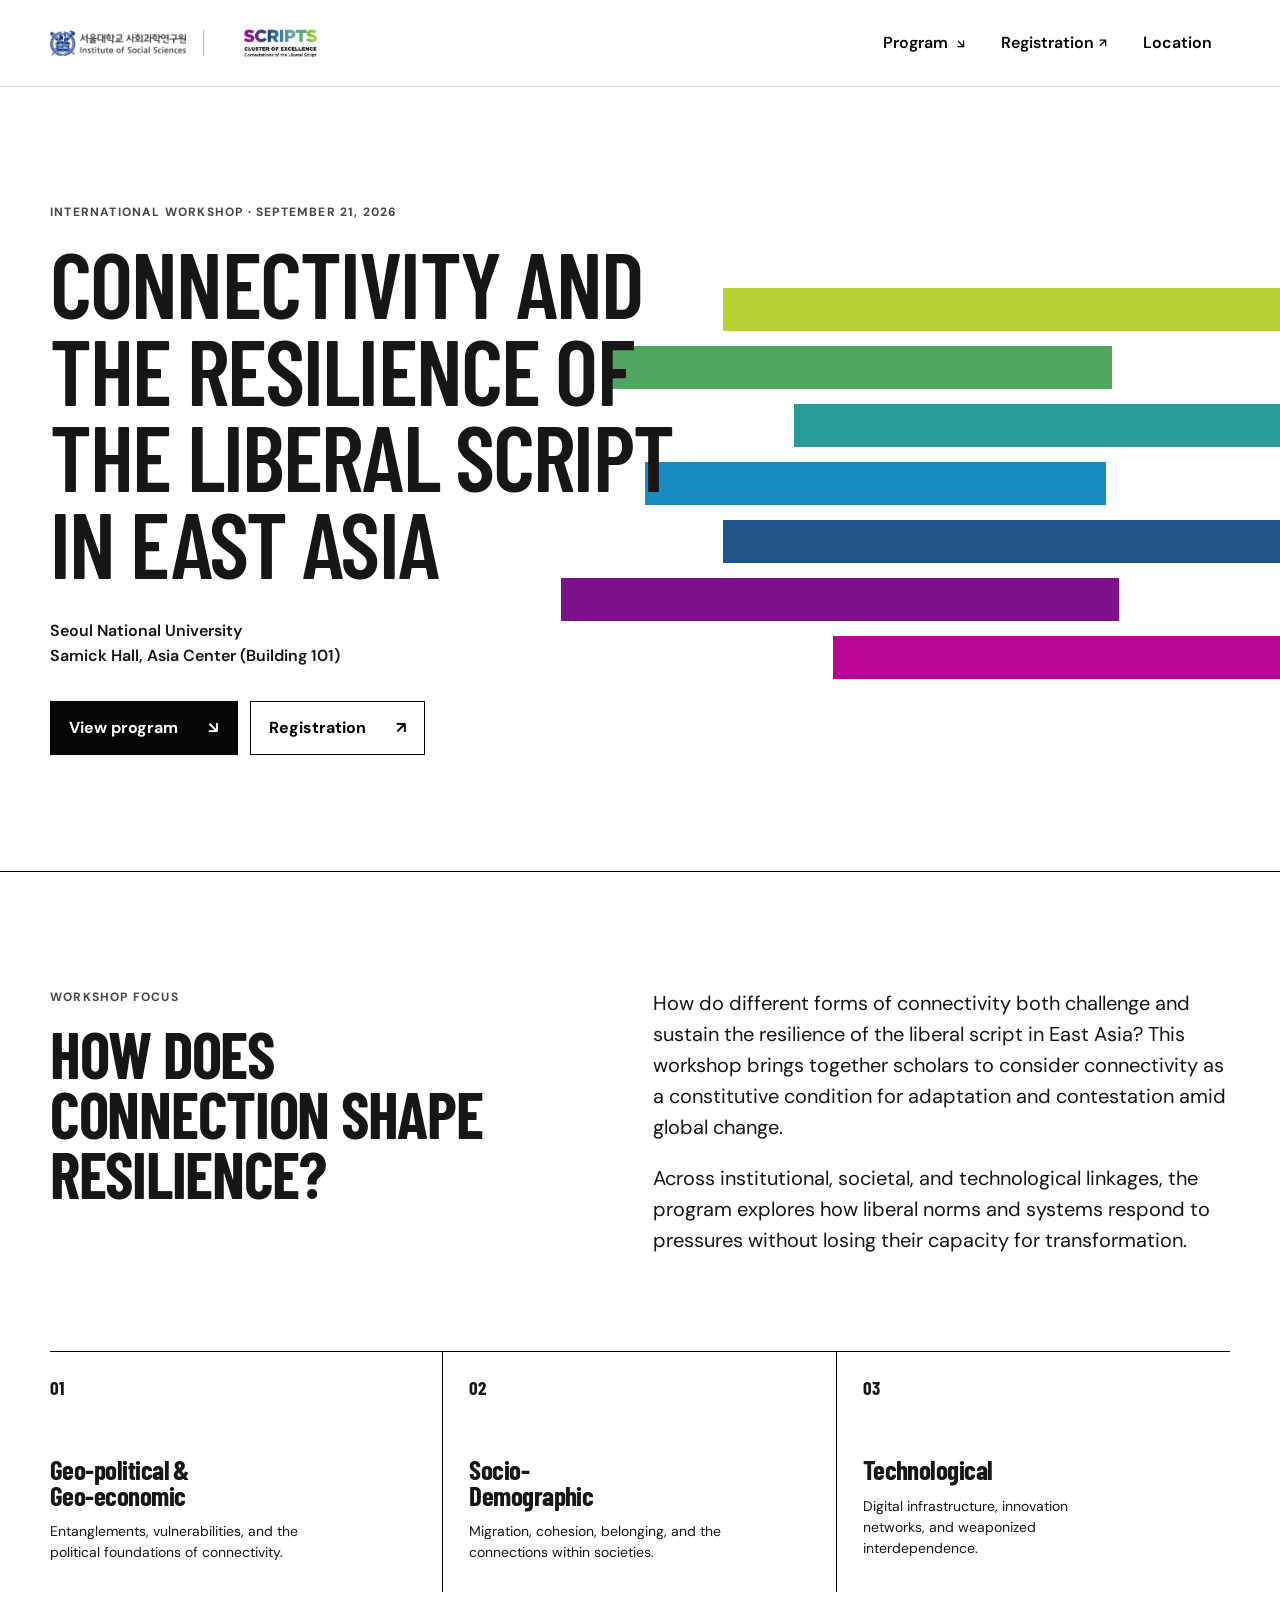
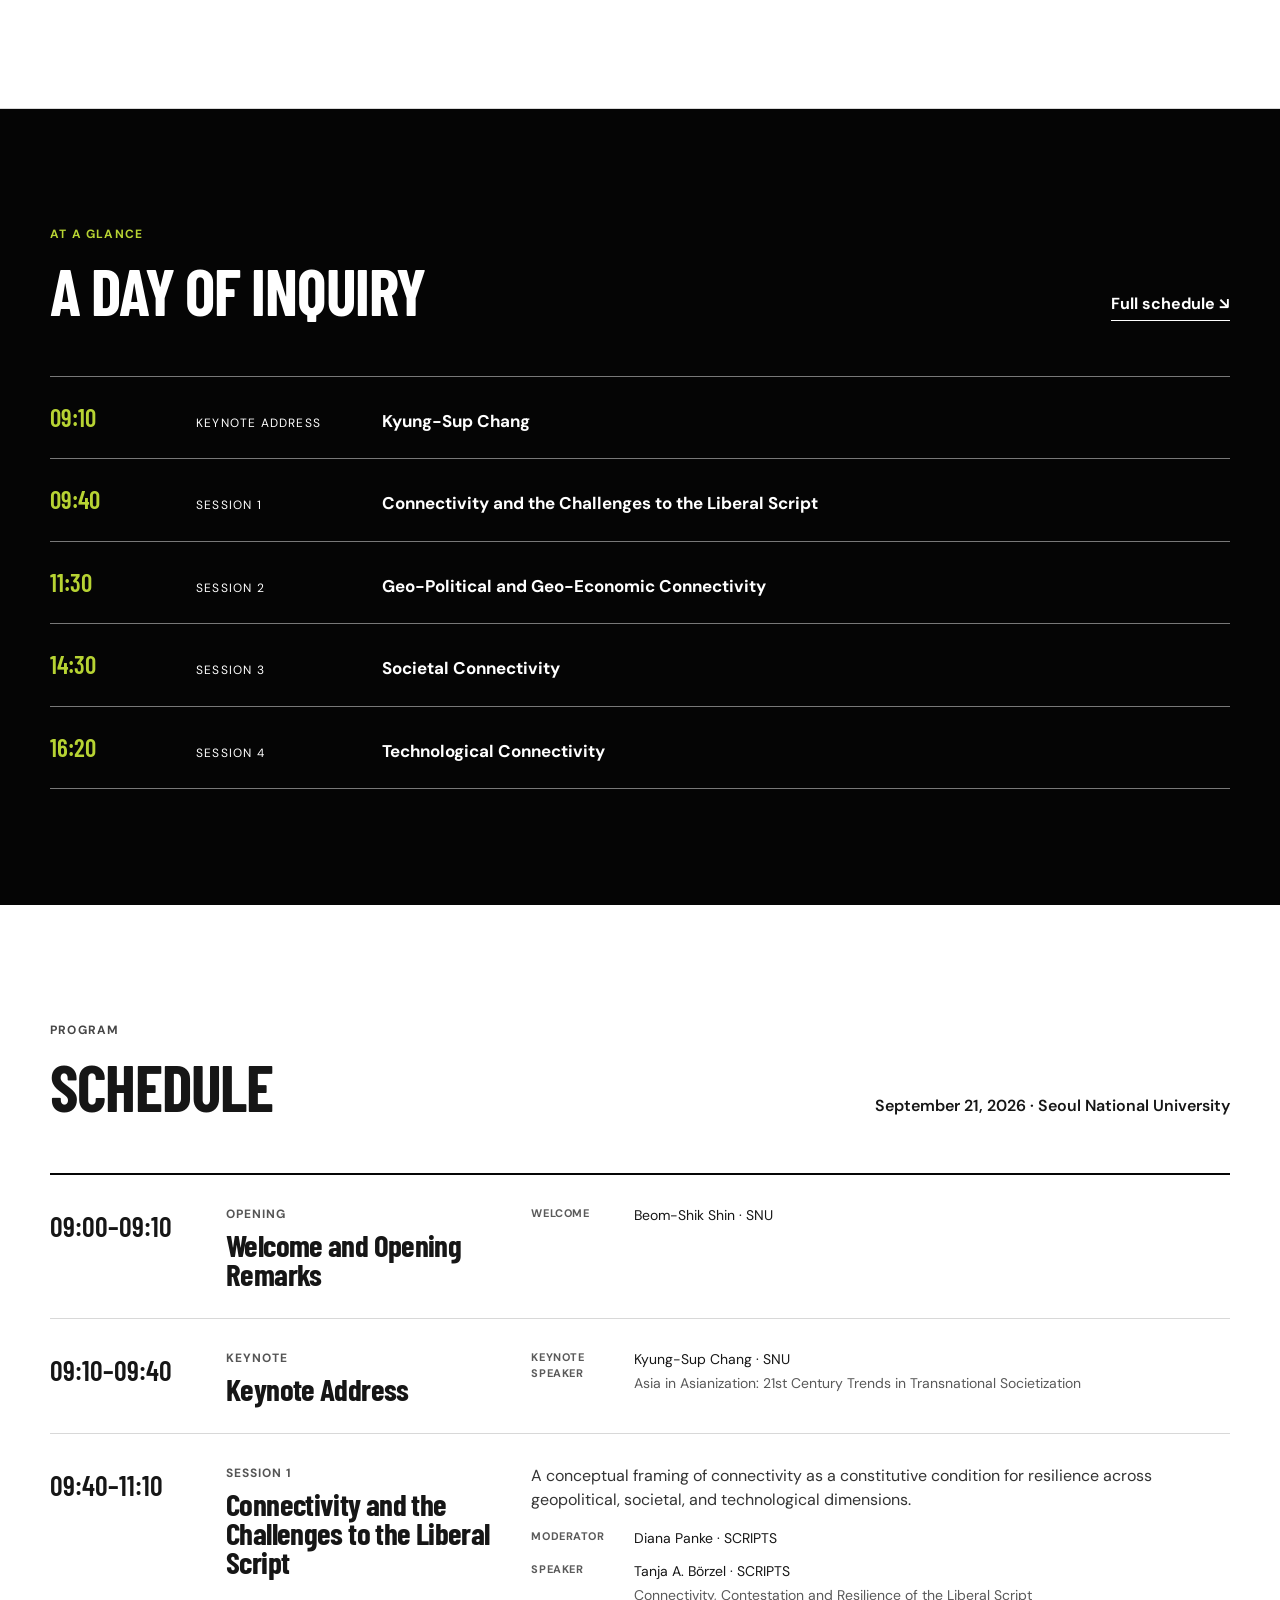
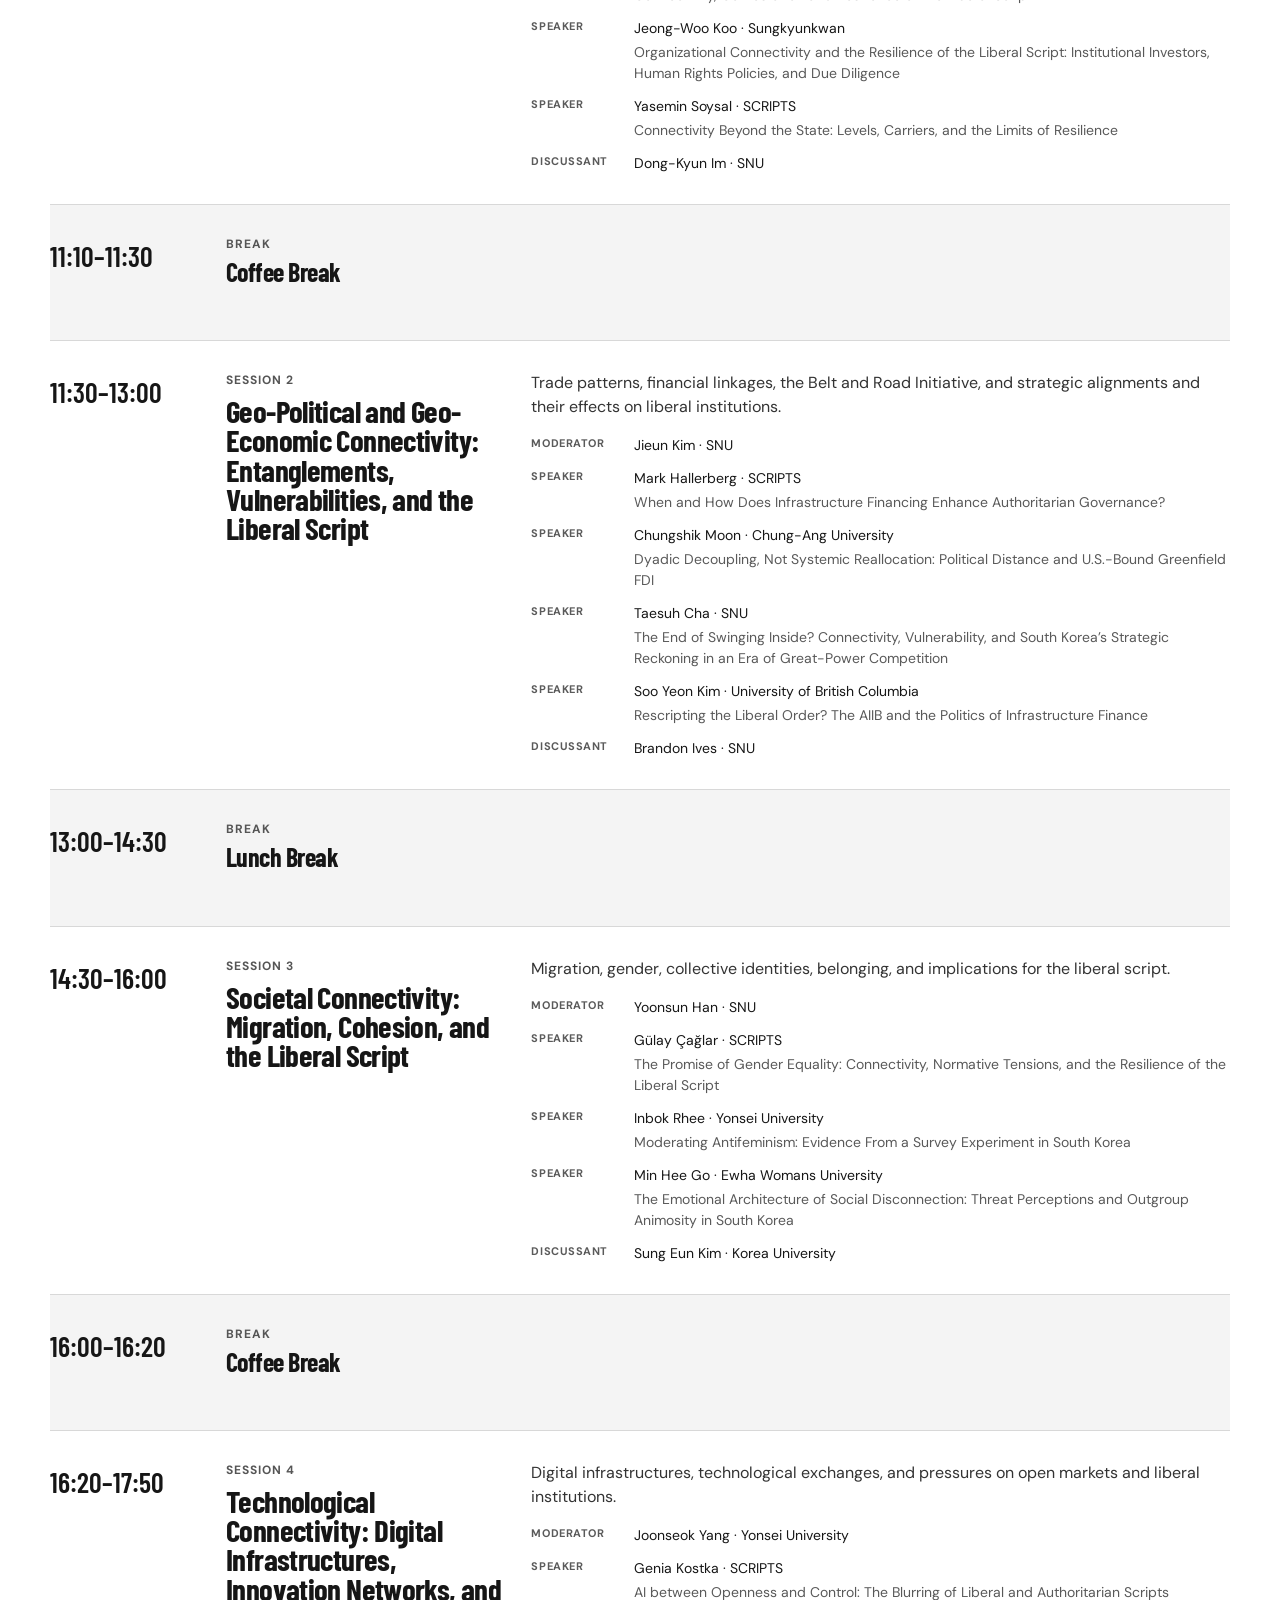
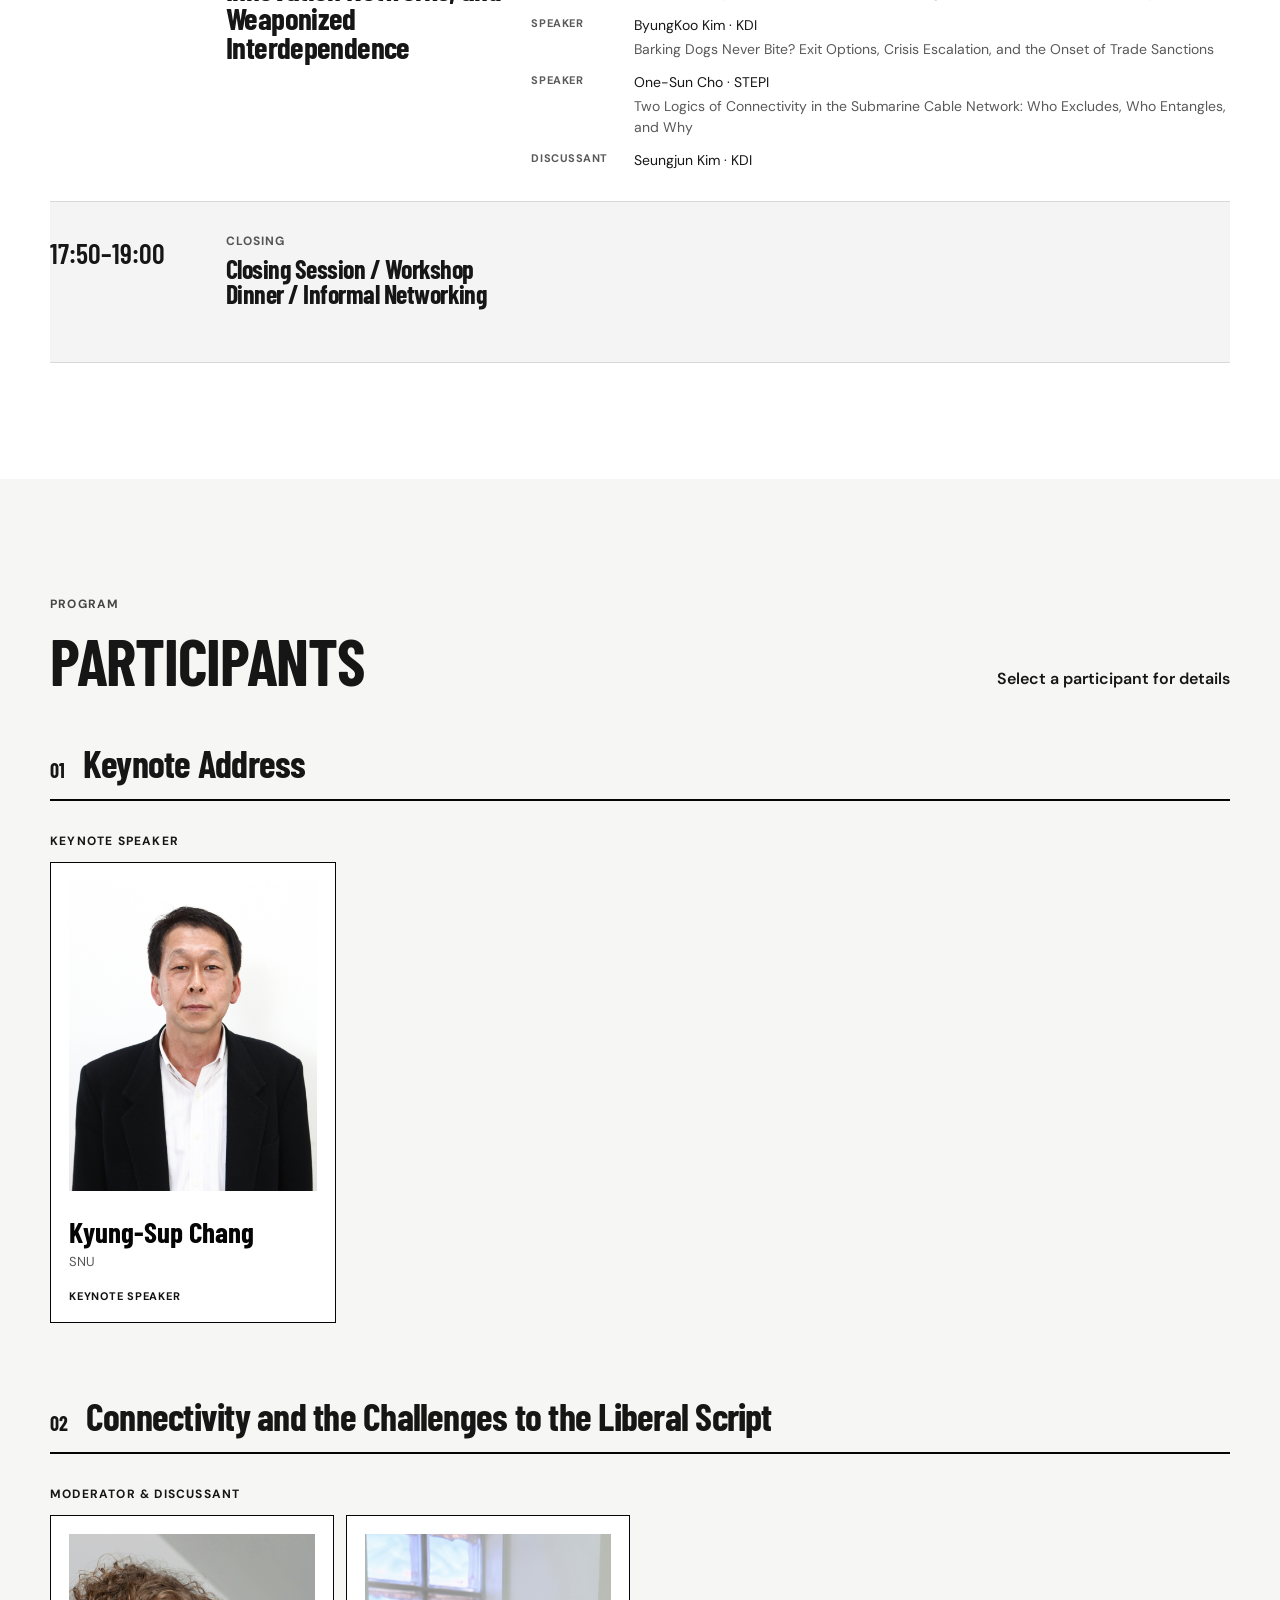
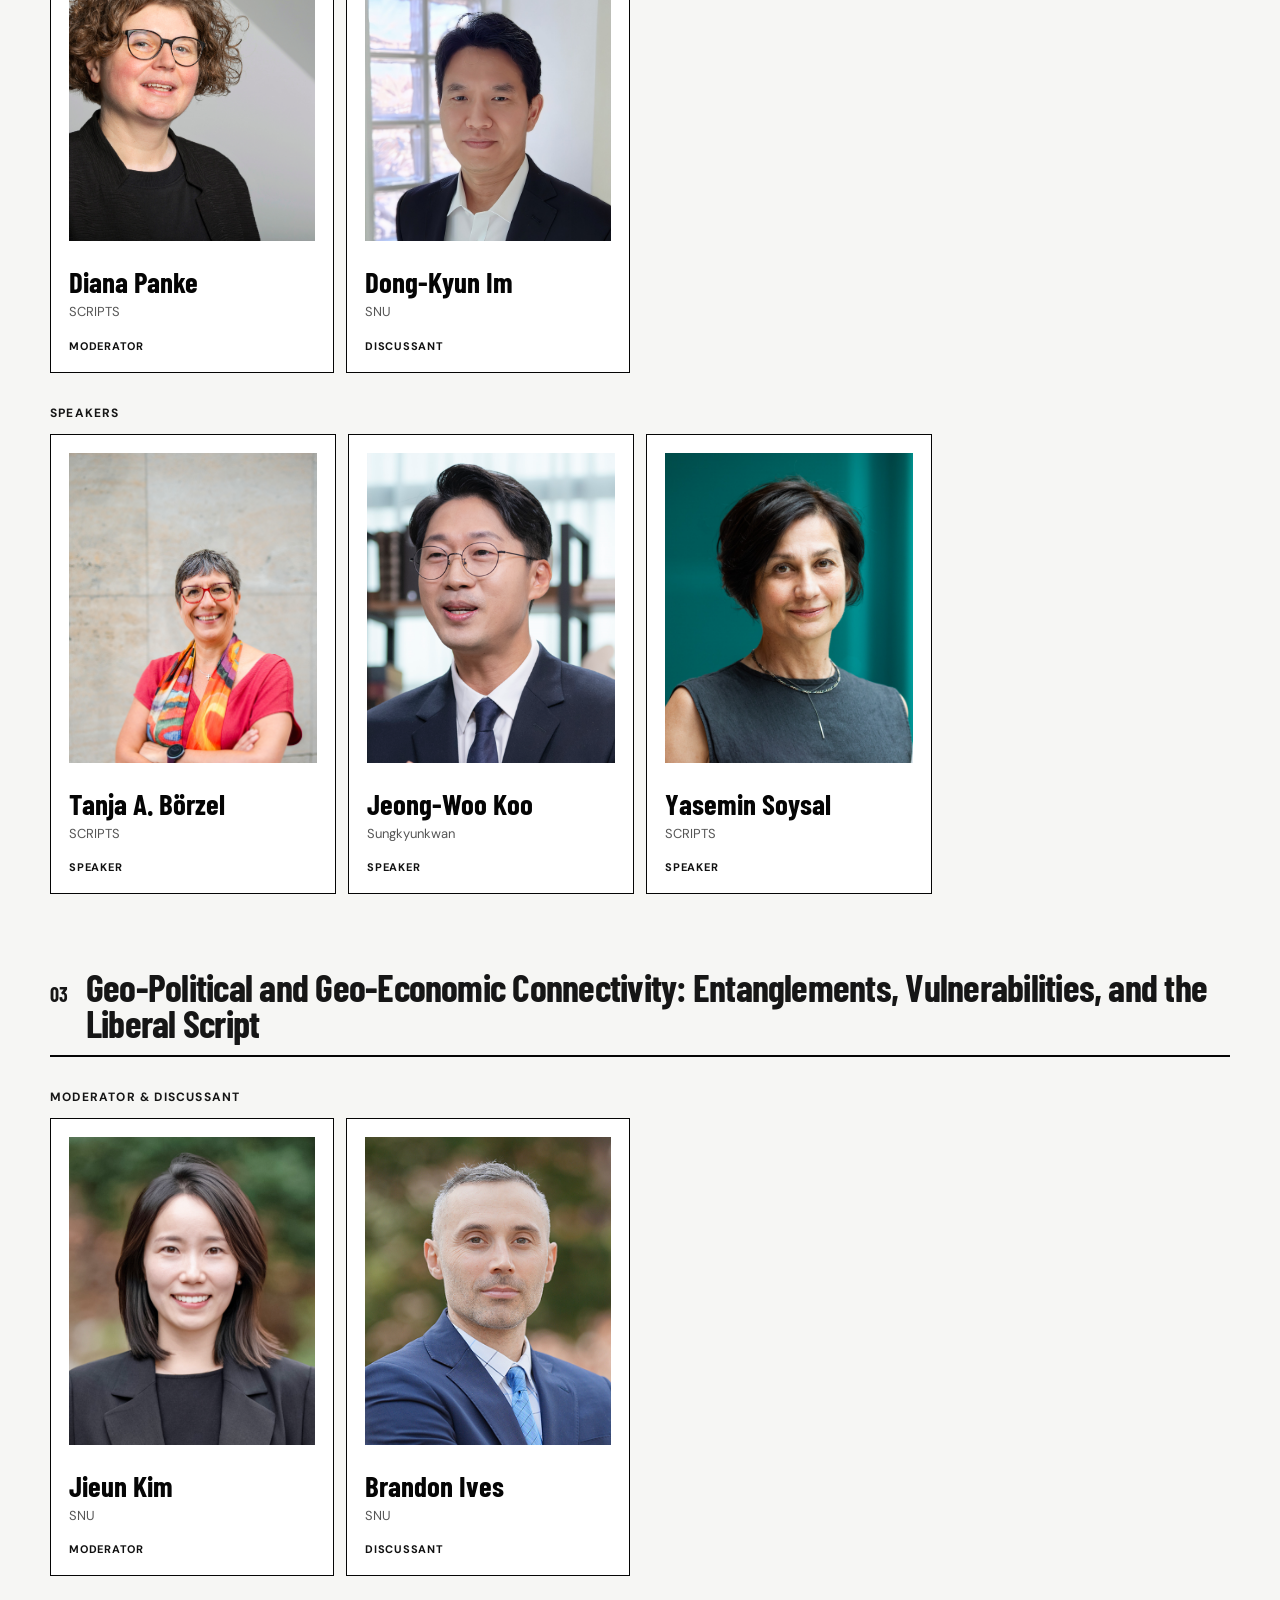
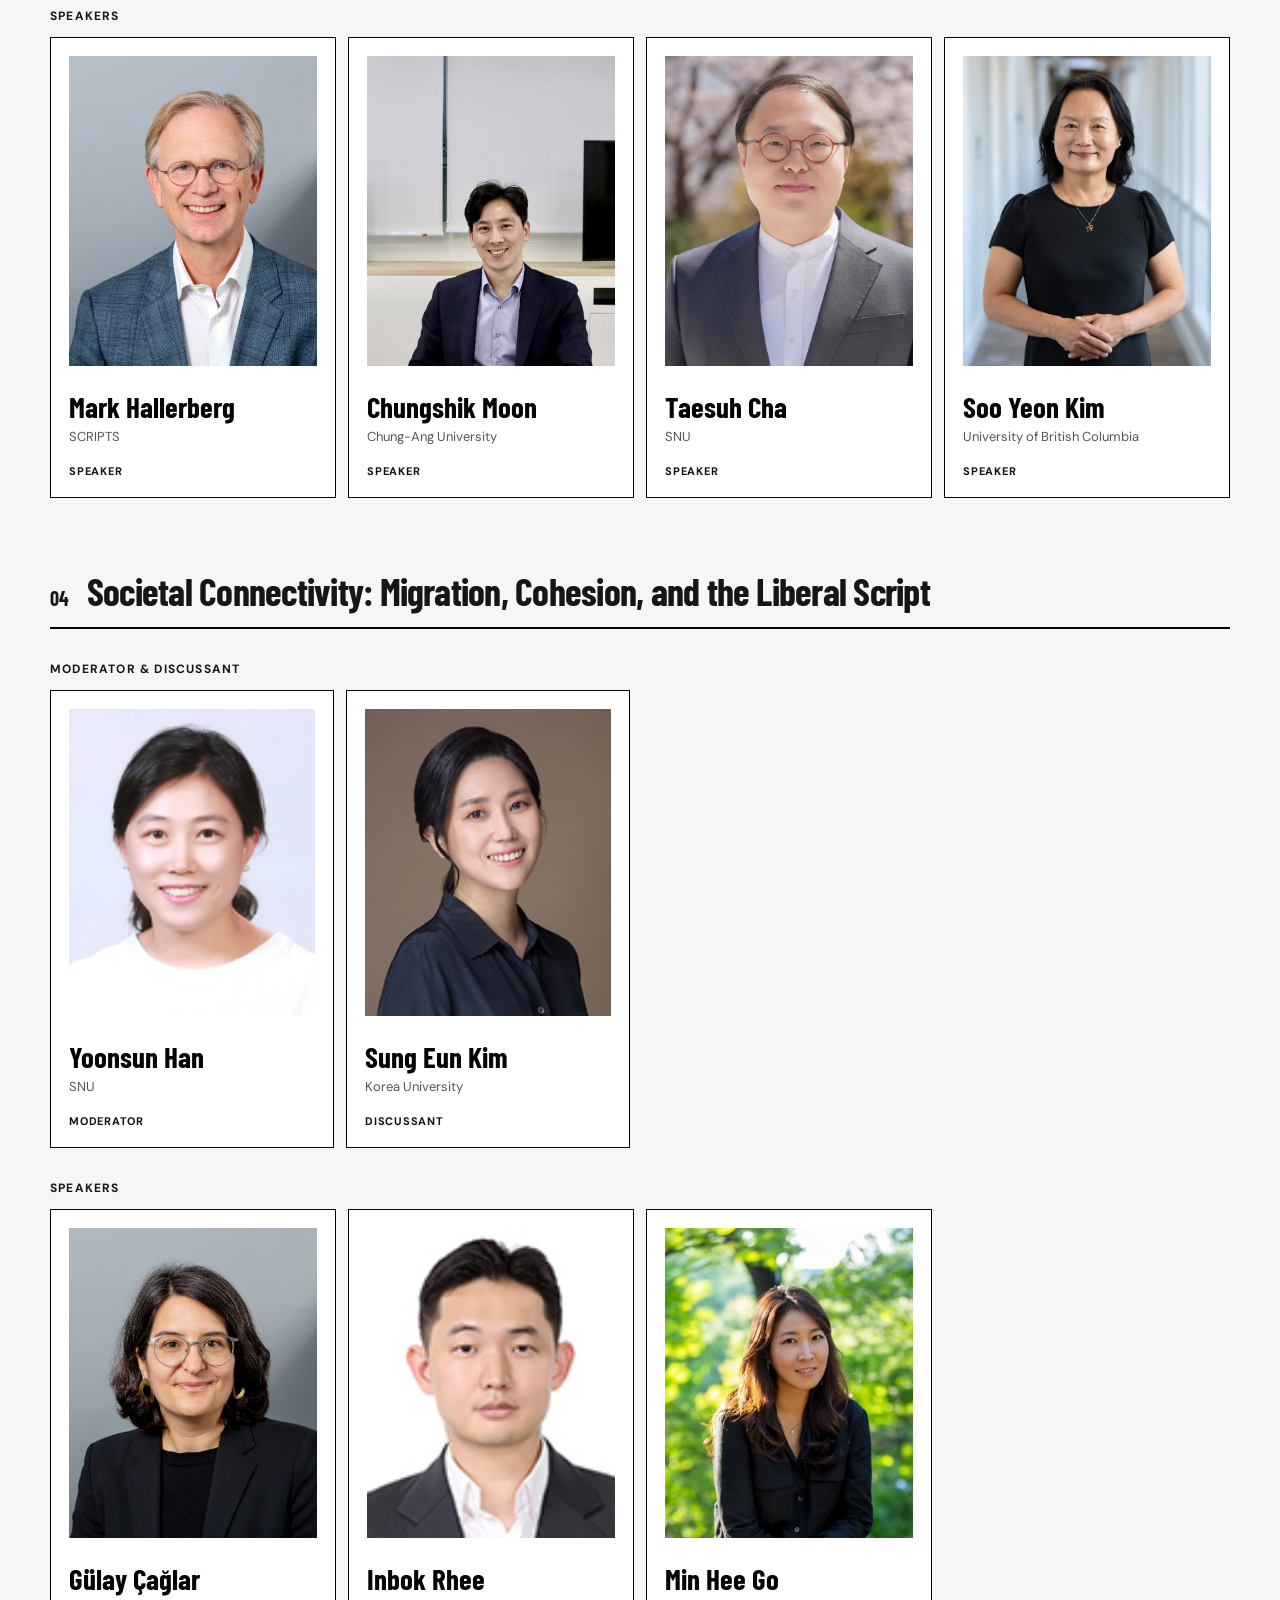
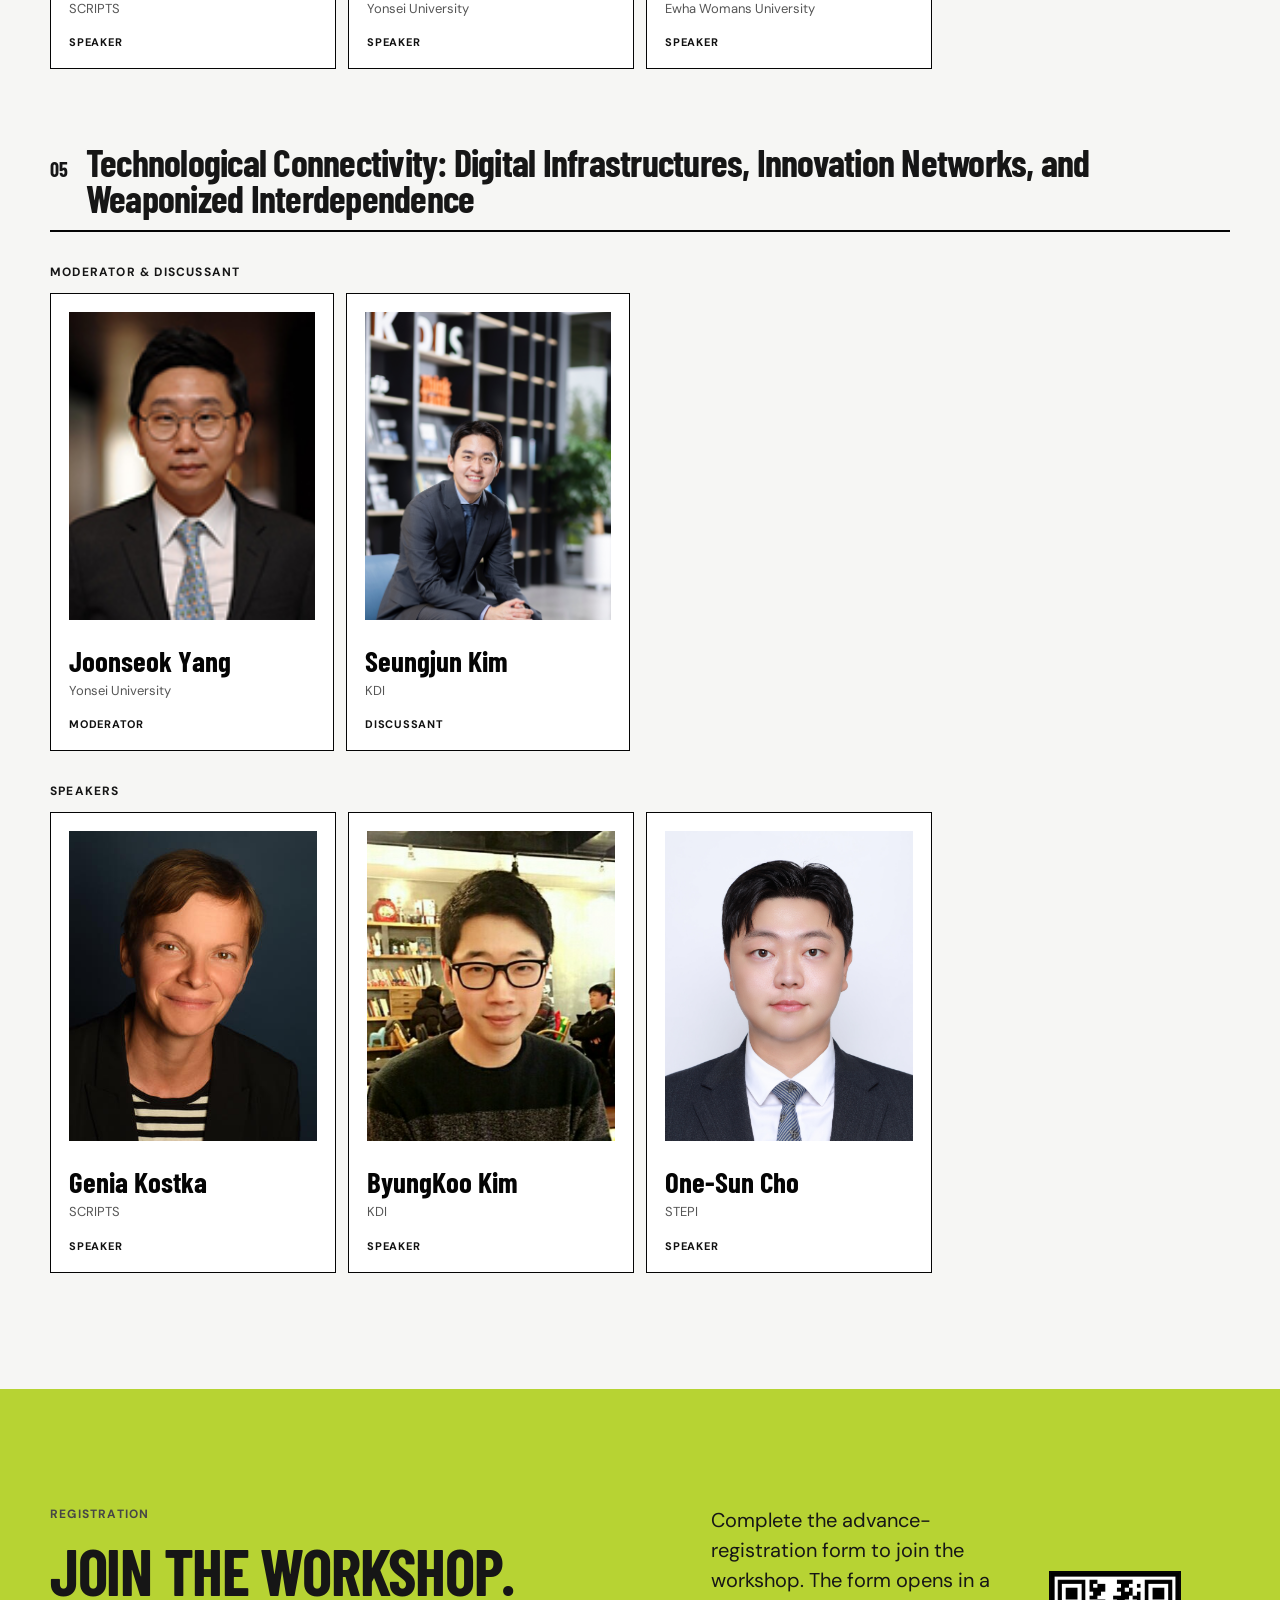
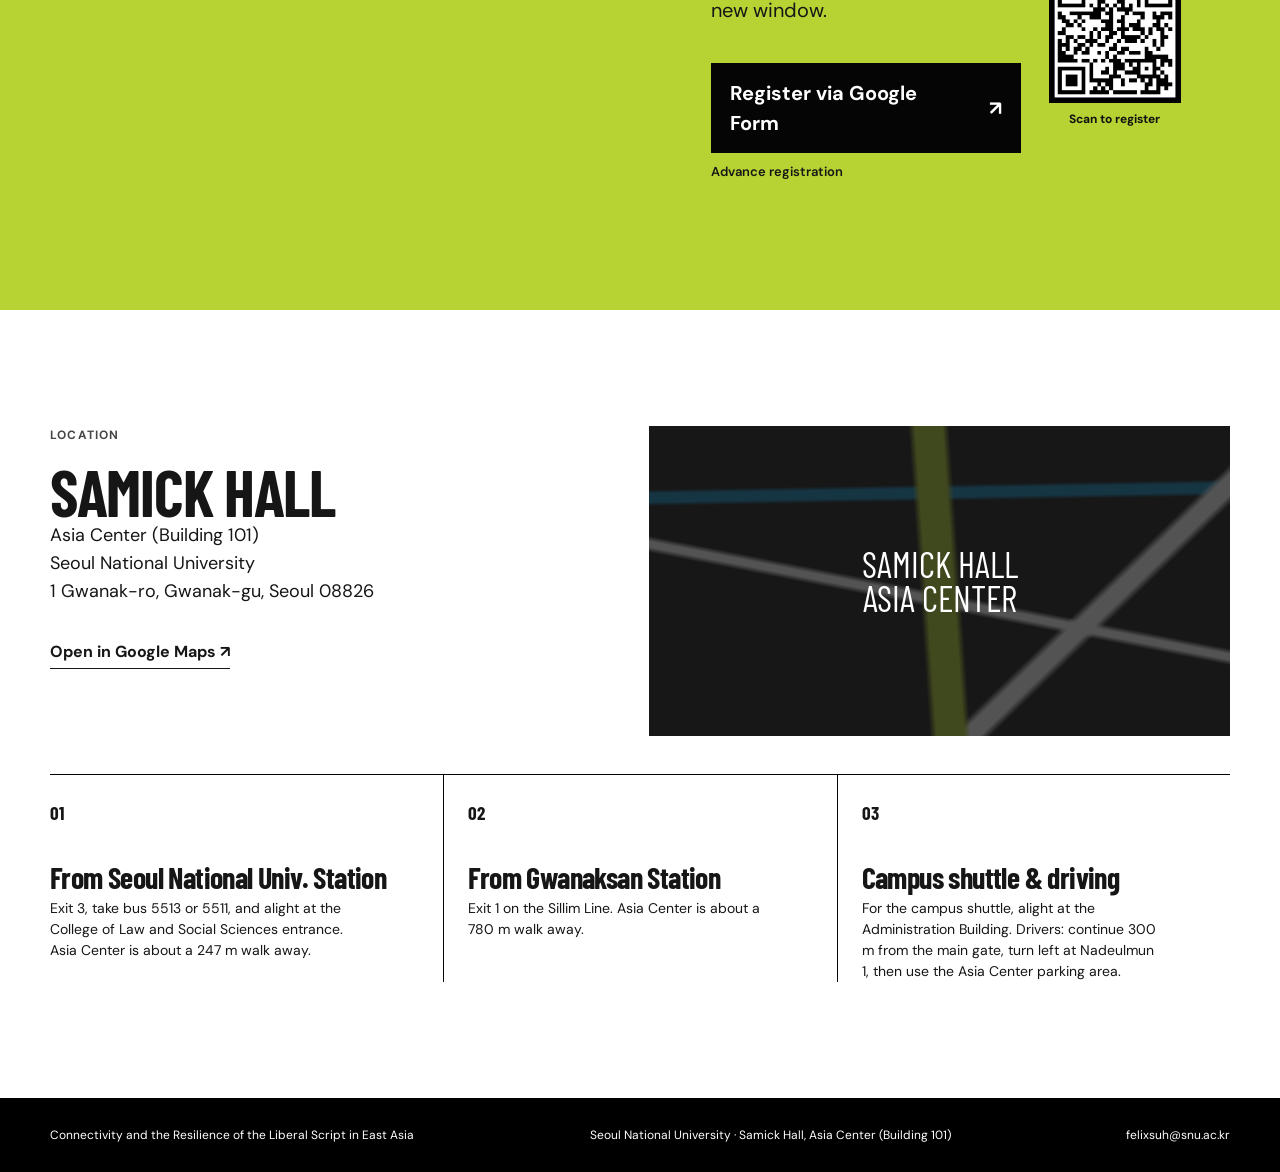
==== commit 8ea80872: "Refresh Chungshik Moon presentation title on site" ====
--- a/index.html
+++ b/index.html
@@ -111,6 +111,6 @@
       <button class="dialog-close" type="button" aria-label="Close participant details">×</button>
       <div class="dialog-inner"><div class="dialog-portrait" id="dialog-photo" aria-hidden="true"></div><div class="dialog-copy"><p class="eyebrow" id="dialog-role"></p><h2 id="dialog-name"></h2><p class="dialog-affiliation" id="dialog-affiliation"></p><div class="dialog-presentation" id="dialog-presentation"></div><div class="dialog-bio"><h3>Biography</h3><div class="dialog-bio-scroll" id="dialog-bio-text" tabindex="0"></div></div></div></div>
     </dialog>
-    <script src="script.js"></script>
+    <script src="script.js?v=20260916-chungshik-title"></script>
   </body>
 </html>
--- a/styles.css
+++ b/styles.css
@@ -40,3 +40,13 @@
   .dialog-portrait .portrait,
   .dialog-portrait .portrait-placeholder { width:min(100%, 220px); aspect-ratio:4 / 5; }
 }
+
+/* September 2026 content additions */
+.brand img.scripts-logo { width:118px; max-height:52px; object-fit:contain; object-position:center; }
+.registration-content { display:grid; grid-template-columns:minmax(0,1fr) 132px; gap:28px; align-items:center; }
+.registration-qr { display:flex; flex-direction:column; gap:7px; color:#111; font-size:12px; font-weight:700; text-align:center; }
+.registration-qr img { display:block; width:132px; border:2px solid var(--black); background:#fff; }
+.direction-notes { grid-template-columns:repeat(3,1fr); }
+.direction-notes>div+div { border-left:1px solid var(--black); }
+@media (max-width:800px) { .registration-content { grid-template-columns:minmax(0,1fr) 120px; } .registration-qr img { width:120px; } .direction-notes { grid-template-columns:1fr; } .direction-notes>div+div { padding:24px 0 0; border-left:0; border-top:1px solid var(--black); } }
+@media (max-width:520px) { .brand img.scripts-logo { width:90px; } .registration-content { grid-template-columns:1fr; } .registration-qr { align-items:flex-start; text-align:left; } }
